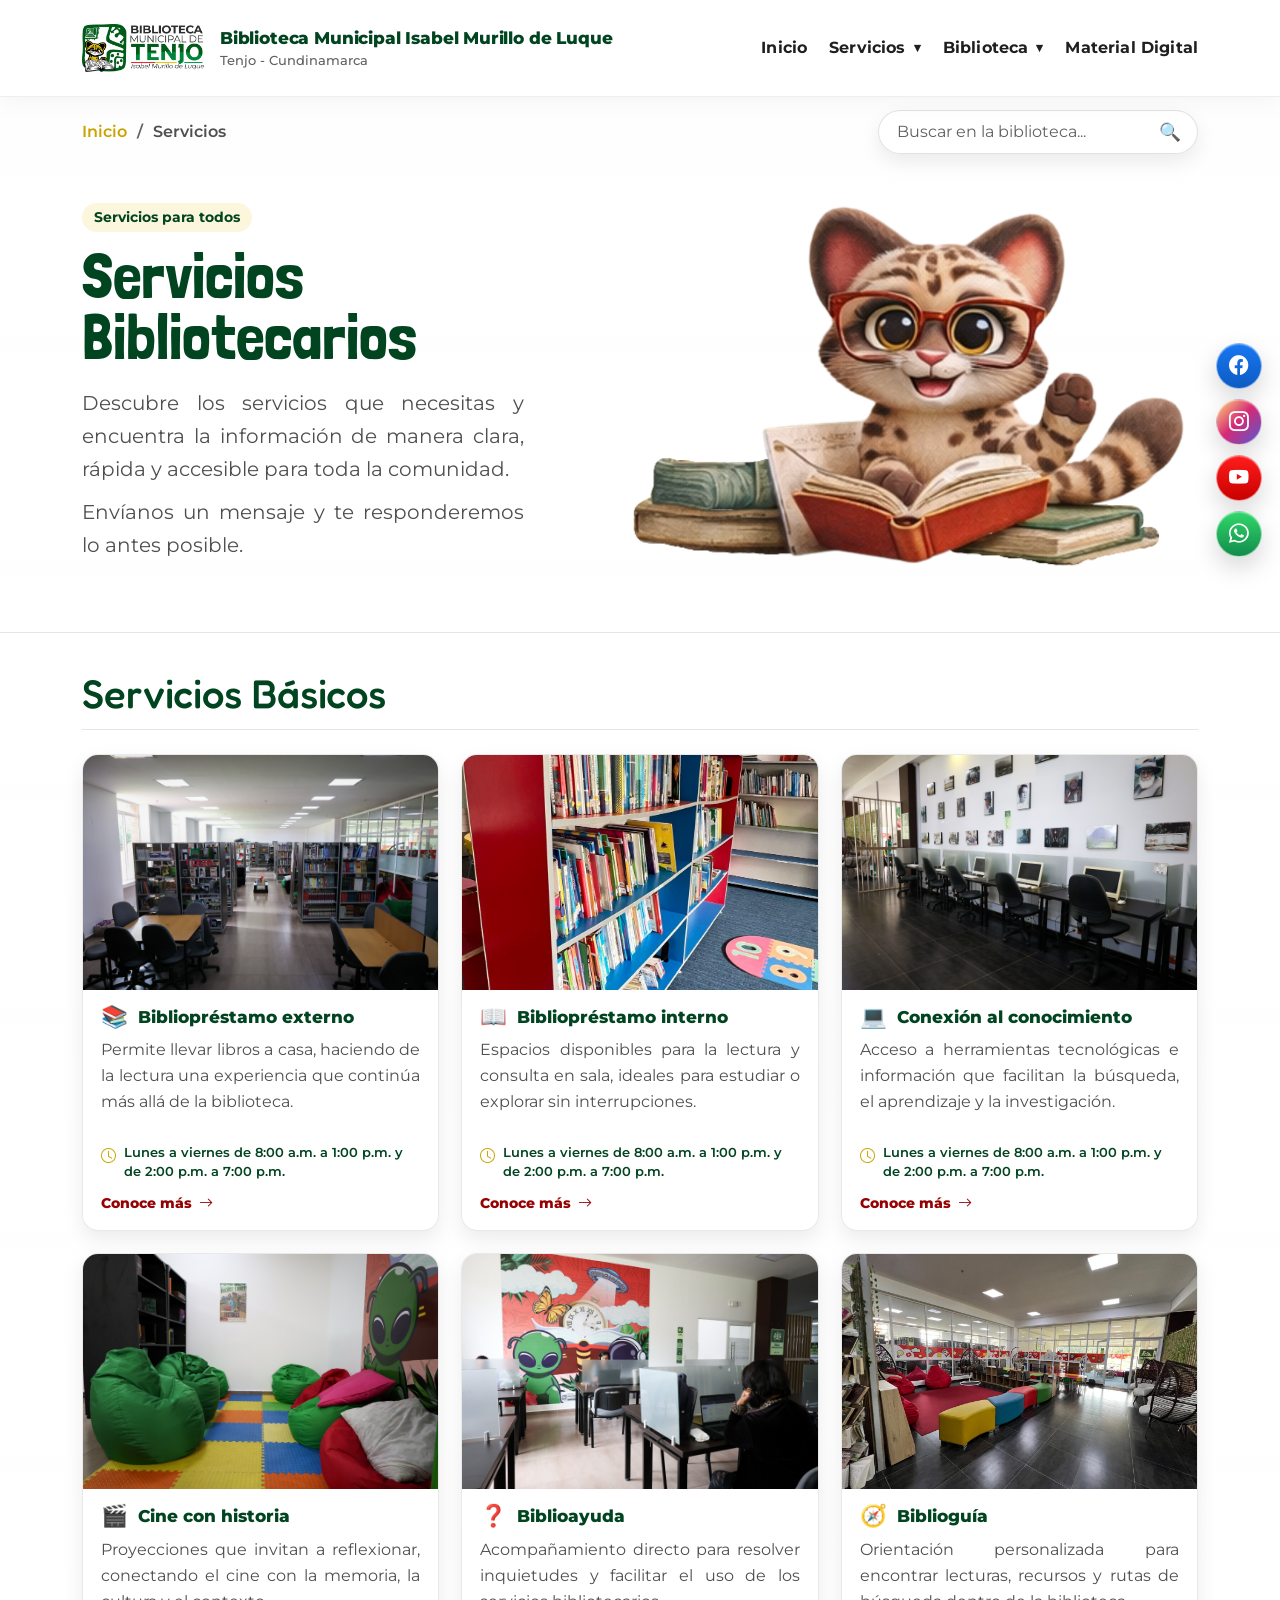
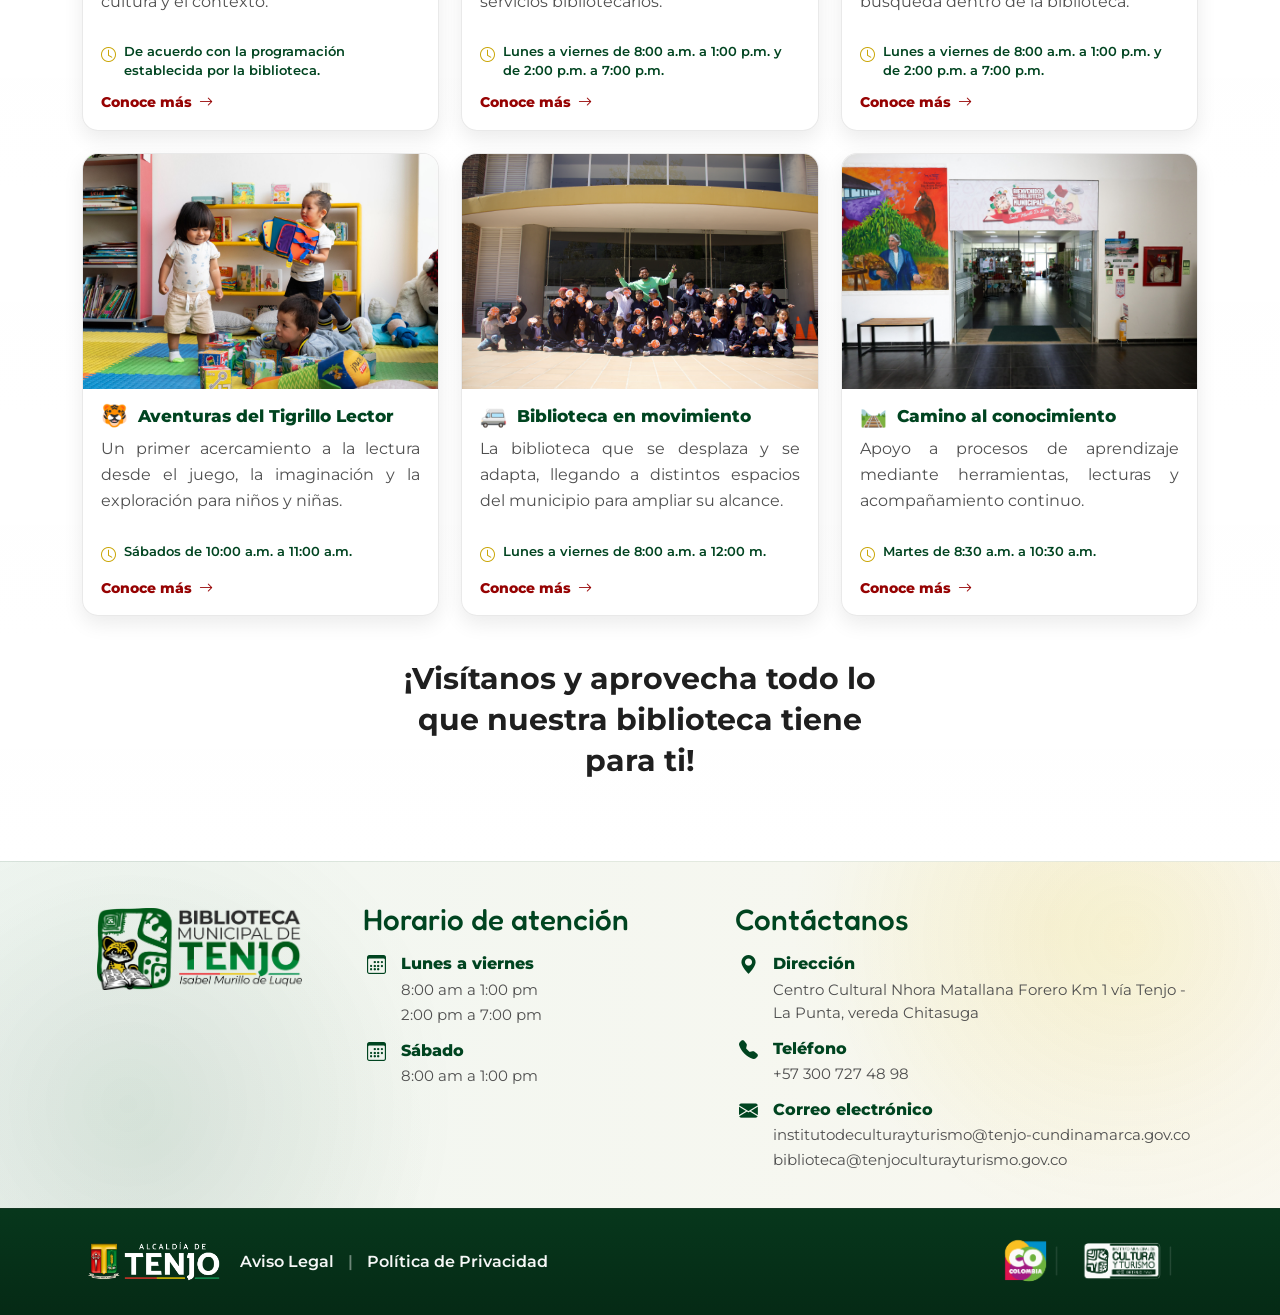
==== public/index.html @ 783b3d20 "Primera version Biblioteca Tenjo" ====
<!DOCTYPE html>

<html lang="es">

<head>

  <meta charset="UTF-8">

  <meta name="viewport" content="width=device-width, initial-scale=1.0">

  <title>Servicios | Biblioteca Pública Municipal</title>

  <link href="https://cdn.jsdelivr.net/npm/bootstrap@5.3.3/dist/css/bootstrap.min.css" rel="stylesheet">

  <link href="https://cdn.jsdelivr.net/npm/bootstrap-icons@1.11.3/font/bootstrap-icons.min.css" rel="stylesheet">

  <link rel="preconnect" href="https://fonts.googleapis.com">

  <link rel="preconnect" href="https://fonts.gstatic.com" crossorigin>

  <link href="https://fonts.googleapis.com/css2?family=Montserrat:wght@300;400;500;600;700;800&family=Fredoka:wght@400;500;600;700&family=Londrina+Solid:wght@300;400;900&display=swap" rel="stylesheet">

  <link href="assets/css/styles.css?v=20260930-2" rel="stylesheet">

  <link href="assets/css/servicios.css?v=20260930-2" rel="stylesheet">

</head>

<body>

  <!-- =====================================================

       NAVEGACIÓN PRINCIPAL

       Cabecera institucional, menú responsive y accesos entre vistas.

       ===================================================== -->

  <header class="header fixed-top">

    <div class="container nav-wrapper">

      <div class="logo">

        <img src="assets/img/logobiblio.png" alt="Biblioteca">

        <div class="logo-text">

          <strong>Biblioteca Municipal Isabel Murillo de Luque</strong>

          <span>Tenjo - Cundinamarca</span>

        </div>

      </div>

      <div

        class="menu-toggle"

        id="menu-toggle"

        aria-label="Abrir menú"

        role="button"

        tabindex="0"

        aria-expanded="false"

        aria-controls="nav-menu"

      >

        <span></span>

        <span></span>

        <span></span>

      </div>

      <nav class="nav-menu" id="nav-menu">

        <a href="index.html">Inicio</a>

        <div class="nav-item-dropdown">

          <button

            class="nav-dropdown-toggle"

            type="button"

            aria-expanded="false"

          >

            Servicios

            <span class="nav-caret">▾</span>

          </button>

          <div class="nav-submenu">

            <a href="servicios.html" class="active" aria-current="page">Servicios Básicos</a>

            <a href="actividades-transversales.html">Actividades Transversales</a>

            <a href="programas.html">Programas Bibliotecarios</a>

            <a href="eventos.html">Eventos</a>

            <a href="coworking.html">Solicitud Espacios</a>

            <a href="pqrs.html">PQRSDF</a>

          </div>

        </div>

        <div class="nav-item-dropdown">

          <button

            class="nav-dropdown-toggle"

            type="button"

            aria-expanded="false"

          >

            Biblioteca

            <span class="nav-caret">▾</span>

          </button>

          <div class="nav-submenu">

            <a href="sedes.html">Sedes</a>

            <a href="documentacion.html">Documentación Pública</a>

            <a href="noticias.html">Noticias</a>

            <a href="equipo.html">Equipo</a>

            <a href="contacto.html">Contacto</a>

          </div>

        </div>

        <a href="material-digital.html">Material Digital</a>

      </nav>

    </div>

  </header>

  <!-- =====================================================

       REDES SOCIALES

       Accesos persistentes a canales institucionales externos.

       ===================================================== -->

  <aside class="social-floating" aria-label="Redes sociales de la Biblioteca">

    <a

      href="https://www.facebook.com/share/1D3AH3pV28/"

      target="_blank"

      rel="noopener noreferrer"

      class="social-floating-link social-facebook"

      aria-label="Facebook"

      title="Facebook"

    >

      <i class="bi bi-facebook" aria-hidden="true"></i>

    </a>

    <a

      href="https://www.instagram.com/biblioteca.tenjo?igsh=MWxzM2tiNmQ5ZW1xNg=="

      target="_blank"

      rel="noopener noreferrer"

      class="social-floating-link social-instagram"

      aria-label="Instagram"

      title="Instagram"

    >

      <i class="bi bi-instagram" aria-hidden="true"></i>

    </a>

    <a

      href="https://www.youtube.com/canaltenjo"

      target="_blank"

      rel="noopener noreferrer"

      class="social-floating-link social-youtube"

      aria-label="YouTube"

      title="YouTube"

    >

      <i class="bi bi-youtube" aria-hidden="true"></i>

    </a>

    <a

      href="#"

      class="social-floating-link social-whatsapp"

      aria-label="WhatsApp"

      title="WhatsApp"

    >

      <i class="bi bi-whatsapp" aria-hidden="true"></i>

    </a>

  </aside>

  <main class="servicios-page">

    <!-- =====================================================

         ENCABEZADO DE SERVICIOS

         Etiqueta, título y descripción sincronizados desde API.

         ===================================================== -->

    <section class="servicios-hero">

      <div class="container">

        <div class="servicios-topbar">

          <div class="breadcrumb-custom">

            <a href="index.html">Inicio</a>

            <span>/</span>

            <span class="current">Servicios</span>

          </div>

          <form class="search-servicios" role="search">

            <input

              type="text"

              placeholder="Buscar en la biblioteca..."

              aria-label="Buscar en la biblioteca"

            >

            <button type="submit" aria-label="Buscar">🔍</button>

          </form>

        </div>

        <div class="servicios-hero-content">

          <div class="servicios-copy">

            <span

              class="servicios-kicker"

              id="encabezado-etiqueta"

            >

              Servicios para todos

            </span>

            <h1 id="encabezado-titulo">

              Servicios Bibliotecarios

            </h1>

            <p id="encabezado-descripcion">

              Descubre los servicios que necesitas y encuentra la información

              de manera clara, rápida y accesible para toda la comunidad.

            </p>

            <p>

              Envíanos un mensaje y te responderemos lo antes posible.

            </p>

          </div>

          <div class="servicios-hero-visual">

            <img

              src="assets/img/tigrilibro.png"

              alt="Mascota de la biblioteca leyendo un libro"

            >

          </div>

        </div>

      </div>

    </section>

    <!-- =====================================================

         CATÁLOGO DE SERVICIOS

         Búsqueda local y tarjetas interactivas con detalle modal.

         ===================================================== -->

    <section class="servicios-listado">

      <div class="container">

        <div class="section-heading">

          <h2>Servicios Básicos</h2>

        </div>

        <div class="servicios-grid">

          <article

            class="servicio-card"

            data-titulo="Bibliopréstamo externo"

            data-descripcion="Permite llevar libros a casa, haciendo de la lectura una experiencia que continúa más allá de la biblioteca."

            data-detalle="Este servicio facilita el préstamo de materiales para consulta fuera de la biblioteca, promoviendo el acceso a la lectura en el hogar y fortaleciendo el vínculo de la comunidad con los libros."
            data-horario="Lunes a viernes de 8:00 a.m. a 1:00 p.m. y de 2:00 p.m. a 7:00 p.m."

          >

            <img

              src="assets/img/services/service1.JPG"

              alt="Bibliopréstamo externo"

              loading="lazy"

            >

            <div class="servicio-card-body">

              <h3>

                <span class="icon">📚</span>

                Bibliopréstamo externo

              </h3>

              <p>

                Permite llevar libros a casa, haciendo de la lectura una experiencia

                que continúa más allá de la biblioteca.

              </p>

              <div class="servicio-card-horario">
                <i class="bi bi-clock" aria-hidden="true"></i>
                <span>Lunes a viernes de 8:00 a.m. a 1:00 p.m. y de 2:00 p.m. a 7:00 p.m.</span>
              </div>

              <button
                type="button"
                class="servicio-card-link"
                aria-haspopup="dialog"
                aria-controls="modalServicio"
              >
                Conoce más
                <i class="bi bi-arrow-right" aria-hidden="true"></i>
              </button>
            </div>

          </article>

          <article

            class="servicio-card"

            data-titulo="Bibliopréstamo interno"

            data-descripcion="Espacios disponibles para la lectura y consulta en sala, ideales para estudiar o explorar sin interrupciones."

            data-detalle="Ofrece consulta de materiales dentro de la biblioteca, brindando espacios cómodos y tranquilos para leer, investigar o estudiar en sala."
            data-horario="Lunes a viernes de 8:00 a.m. a 1:00 p.m. y de 2:00 p.m. a 7:00 p.m."

          >

            <img

              src="assets/img/services/service2.jpeg"

              alt="Bibliopréstamo interno"

              loading="lazy"

            >

            <div class="servicio-card-body">

              <h3>

                <span class="icon">📖</span>

                Bibliopréstamo interno

              </h3>

              <p>

                Espacios disponibles para la lectura y consulta en sala, ideales

                para estudiar o explorar sin interrupciones.

              </p>

              <div class="servicio-card-horario">
                <i class="bi bi-clock" aria-hidden="true"></i>
                <span>Lunes a viernes de 8:00 a.m. a 1:00 p.m. y de 2:00 p.m. a 7:00 p.m.</span>
              </div>

              <button
                type="button"
                class="servicio-card-link"
                aria-haspopup="dialog"
                aria-controls="modalServicio"
              >
                Conoce más
                <i class="bi bi-arrow-right" aria-hidden="true"></i>
              </button>
            </div>

          </article>

          <article

            class="servicio-card"

            data-titulo="Conexión al conocimiento"

            data-descripcion="Acceso a herramientas tecnológicas e información que facilitan la búsqueda, el aprendizaje y la investigación."

            data-detalle="Integra recursos digitales, equipos y acompañamiento para que niños, jóvenes y adultos fortalezcan sus procesos de búsqueda, consulta e investigación."
            data-horario="Lunes a viernes de 8:00 a.m. a 1:00 p.m. y de 2:00 p.m. a 7:00 p.m."

          >

            <img

              src="assets/img/services/service3.JPG"

              alt="Conexión al conocimiento"

              loading="lazy"

            >

            <div class="servicio-card-body">

              <h3>

                <span class="icon">💻</span>

                Conexión al conocimiento

              </h3>

              <p>

                Acceso a herramientas tecnológicas e información que facilitan

                la búsqueda, el aprendizaje y la investigación.

              </p>

              <div class="servicio-card-horario">
                <i class="bi bi-clock" aria-hidden="true"></i>
                <span>Lunes a viernes de 8:00 a.m. a 1:00 p.m. y de 2:00 p.m. a 7:00 p.m.</span>
              </div>

              <button
                type="button"
                class="servicio-card-link"
                aria-haspopup="dialog"
                aria-controls="modalServicio"
              >
                Conoce más
                <i class="bi bi-arrow-right" aria-hidden="true"></i>
              </button>
            </div>

          </article>

          <article

            class="servicio-card"

            data-titulo="Cine con historia"

            data-descripcion="Proyecciones que invitan a reflexionar, conectando el cine con la memoria, la cultura y el contexto."

            data-detalle="Este servicio promueve espacios de encuentro alrededor del cine como herramienta pedagógica, cultural y de reflexión colectiva."
            data-horario="De acuerdo con la programación establecida por la biblioteca."

          >

            <img

              src="assets/img/services/service4.JPG"

              alt="Cine con historia"

              loading="lazy"

            >

            <div class="servicio-card-body">

              <h3>

                <span class="icon">🎬</span>

                Cine con historia

              </h3>

              <p>

                Proyecciones que invitan a reflexionar, conectando el cine

                con la memoria, la cultura y el contexto.

              </p>

              <div class="servicio-card-horario">
                <i class="bi bi-clock" aria-hidden="true"></i>
                <span>De acuerdo con la programación establecida por la biblioteca.</span>
              </div>

              <button
                type="button"
                class="servicio-card-link"
                aria-haspopup="dialog"
                aria-controls="modalServicio"
              >
                Conoce más
                <i class="bi bi-arrow-right" aria-hidden="true"></i>
              </button>
            </div>

          </article>

          <article

            class="servicio-card"

            data-titulo="Biblioayuda"

            data-descripcion="Acompañamiento directo para resolver inquietudes y facilitar el uso de los servicios bibliotecarios."

            data-detalle="Brinda orientación a usuarios que necesitan apoyo para acceder a materiales, comprender procesos o hacer uso adecuado de los servicios disponibles."
            data-horario="Lunes a viernes de 8:00 a.m. a 1:00 p.m. y de 2:00 p.m. a 7:00 p.m."

          >

            <img

              src="assets/img/services/service5.JPG"

              alt="Biblioayuda"

              loading="lazy"

            >

            <div class="servicio-card-body">

              <h3>

                <span class="icon">❓</span>

                Biblioayuda

              </h3>

              <p>

                Acompañamiento directo para resolver inquietudes y facilitar

                el uso de los servicios bibliotecarios.

              </p>

              <div class="servicio-card-horario">
                <i class="bi bi-clock" aria-hidden="true"></i>
                <span>Lunes a viernes de 8:00 a.m. a 1:00 p.m. y de 2:00 p.m. a 7:00 p.m.</span>
              </div>

              <button
                type="button"
                class="servicio-card-link"
                aria-haspopup="dialog"
                aria-controls="modalServicio"
              >
                Conoce más
                <i class="bi bi-arrow-right" aria-hidden="true"></i>
              </button>
            </div>

          </article>

          <article

            class="servicio-card"

            data-titulo="Biblioguía"

            data-descripcion="Orientación personalizada para encontrar lecturas, recursos y rutas de búsqueda dentro de la biblioteca."

            data-detalle="A través de este servicio se acompaña a los usuarios en la búsqueda de materiales, recomendaciones y recorridos de consulta según sus necesidades e intereses."
            data-horario="Lunes a viernes de 8:00 a.m. a 1:00 p.m. y de 2:00 p.m. a 7:00 p.m."

          >

            <img

              src="assets/img/services/service6.jpeg"

              alt="Biblioguía"

              loading="lazy"

            >

            <div class="servicio-card-body">

              <h3>

                <span class="icon">🧭</span>

                Biblioguía

              </h3>

              <p>

                Orientación personalizada para encontrar lecturas, recursos

                y rutas de búsqueda dentro de la biblioteca.

              </p>

              <div class="servicio-card-horario">
                <i class="bi bi-clock" aria-hidden="true"></i>
                <span>Lunes a viernes de 8:00 a.m. a 1:00 p.m. y de 2:00 p.m. a 7:00 p.m.</span>
              </div>

              <button
                type="button"
                class="servicio-card-link"
                aria-haspopup="dialog"
                aria-controls="modalServicio"
              >
                Conoce más
                <i class="bi bi-arrow-right" aria-hidden="true"></i>
              </button>
            </div>

          </article>

          <article

            class="servicio-card"

            data-titulo="Aventura literaria con Tigrillo"

            data-descripcion="Un primer acercamiento a la lectura desde el juego, la imaginación y la exploración para niños y niñas."

            data-detalle="Pensado para la primera infancia, este servicio promueve experiencias de lectura mediadas por el juego, la creatividad y el descubrimiento. Cada sábado encontrarás una actividad diferente para explorar historias, compartir en familia y crear a partir de la lectura, despertando la imaginación y el gusto por los libros."
            data-horario="Sábados de 10:00 a.m. a 11:00 a.m."

          >

            <img

              src="assets/img/services/service7.jpg"

              alt="Aventura literaria con Tigrillo"

              loading="lazy"

            >

            <div class="servicio-card-body">

              <h3>

                <span class="icon">🐯</span>

                Aventuras del Tigrillo Lector

              </h3>

              <p>

                Un primer acercamiento a la lectura desde el juego,

                la imaginación y la exploración para niños y niñas.

              </p>

              <div class="servicio-card-horario">
                <i class="bi bi-clock" aria-hidden="true"></i>
                <span>Sábados de 10:00 a.m. a 11:00 a.m.</span>
              </div>

              <button
                type="button"
                class="servicio-card-link"
                aria-haspopup="dialog"
                aria-controls="modalServicio"
              >
                Conoce más
                <i class="bi bi-arrow-right" aria-hidden="true"></i>
              </button>
            </div>

          </article>

          <article

            class="servicio-card"

            data-titulo="Biblioteca en movimiento"

            data-descripcion="La biblioteca sale al encuentro de la comunidad, llevando la lectura y la cultura a distintos espacios del municipio."

            data-detalle="Biblioteca en movimiento acerca los servicios y actividades de la biblioteca a instituciones educativas, jardines infantiles y otros espacios comunitarios del municipio, promoviendo la lectura en diversos territorios."
            data-horario="Lunes a viernes de 8:00 a.m. a 12:00 m."

          >

            <img

              src="assets/img/services/service8.png"

              alt="Biblioteca en movimiento"

              loading="lazy"

            >

            <div class="servicio-card-body">

              <h3>

                <span class="icon">🚐</span>

                Biblioteca en movimiento

              </h3>

              <p>

                La biblioteca que se desplaza y se adapta, llegando a distintos

                espacios del municipio para ampliar su alcance.

              </p>

              <div class="servicio-card-horario">
                <i class="bi bi-clock" aria-hidden="true"></i>
                <span>Lunes a viernes de 8:00 a.m. a 12:00 m.</span>
              </div>

              <button
                type="button"
                class="servicio-card-link"
                aria-haspopup="dialog"
                aria-controls="modalServicio"
              >
                Conoce más
                <i class="bi bi-arrow-right" aria-hidden="true"></i>
              </button>
            </div>

          </article>

          <article

            class="servicio-card"

            data-titulo="Camino al conocimiento"

            data-descripcion="Apoyo a procesos de aprendizaje mediante herramientas, lecturas y acompañamiento continuo."

            data-detalle="Este servicio fortalece procesos educativos y de formación mediante recursos de apoyo, consulta orientada y acompañamiento permanente."
            data-horario="Martes de 8:30 a.m. a 10:30 a.m."

          >

            <img

              src="assets/img/services/service9.JPG"

              alt="Camino al conocimiento"

              loading="lazy"

            >

            <div class="servicio-card-body">

              <h3>

                <span class="icon">🛤️</span>

                Camino al conocimiento

              </h3>

              <p>

                Apoyo a procesos de aprendizaje mediante herramientas,

                lecturas y acompañamiento continuo.

              </p>

              <div class="servicio-card-horario">
                <i class="bi bi-clock" aria-hidden="true"></i>
                <span>Martes de 8:30 a.m. a 10:30 a.m.</span>
              </div>

              <button
                type="button"
                class="servicio-card-link"
                aria-haspopup="dialog"
                aria-controls="modalServicio"
              >
                Conoce más
                <i class="bi bi-arrow-right" aria-hidden="true"></i>
              </button>
            </div>

          </article>

        </div>

        <div class="servicios-cta-final">

          <p>

            <strong>

              ¡Visítanos y aprovecha todo lo que nuestra biblioteca tiene para ti!

            </strong>

          </p>

        </div>

      </div>

    </section>

  </main>

  <!-- =====================================================

       MODAL DE DETALLE

       Presenta información ampliada del servicio seleccionado.

       ===================================================== -->

  <div

    class="modal-servicio"

    id="modalServicio"

    aria-hidden="true"

  >

    <div

      class="modal-servicio-overlay"

      id="modalServicioOverlay"

    ></div>

    <div

      class="modal-servicio-dialog"

      role="dialog"

      aria-modal="true"

      aria-labelledby="modalServicioTitulo"

    >

      <button

        class="modal-servicio-close"

        id="modalServicioClose"

        aria-label="Cerrar modal"

      >

        ×

      </button>

      <div class="modal-servicio-content">

        <span class="modal-servicio-kicker">

          Servicio de la biblioteca

        </span>

        <h3 id="modalServicioTitulo">Título</h3>

        <p id="modalServicioResumen"></p>

        <div class="modal-servicio-divider"></div>

        <p id="modalServicioDetalle"></p>

        <div class="modal-servicio-horario">
          <span class="modal-servicio-horario-icon" aria-hidden="true">
            <i class="bi bi-clock-fill"></i>
          </span>

          <div>
            <strong>Horario de atención</strong>
            <p id="modalServicioHorario"></p>
          </div>
        </div>

      </div>

    </div>

  </div>

  <!-- =====================================================

       INFORMACIÓN INSTITUCIONAL

       Horarios de atención y canales de contacto compartidos.

       ===================================================== -->

  <section class="footer-recursos footer-recursos-interno">

    <div class="container">

      <div class="footer-wrapper footer-wrapper-simple">

        <div class="footer-col-block footer-brand-block">

          <img

            src="assets/img/logobiblio.png"

            alt="Biblioteca"

            class="footer-biblio-logo"

          >

        </div>

        <div class="footer-col-block footer-info-block">

          <h4>Horario de atención</h4>

          <div class="footer-info-list">

            <div class="footer-info-item">

              <span

                class="footer-info-icon"

                aria-hidden="true"

              >

                <i class="bi bi-calendar3"></i>

              </span>

              <div class="footer-info-content">

                <strong>Lunes a viernes</strong>

                <p>8:00 am a 1:00 pm</p>

                <p>2:00 pm a 7:00 pm</p>

              </div>

            </div>

            <div class="footer-info-item">

              <span

                class="footer-info-icon"

                aria-hidden="true"

              >

                <i class="bi bi-calendar3"></i>

              </span>

              <div class="footer-info-content">

                <strong>Sábado</strong>

                <p>8:00 am a 1:00 pm</p>

              </div>

            </div>

          </div>

        </div>

        <div class="footer-col-block footer-info-block">

          <h4>Contáctanos</h4>

          <div class="footer-info-list">

            <div class="footer-info-item">

              <span

                class="footer-info-icon"

                aria-hidden="true"

              >

                <i class="bi bi-geo-alt-fill"></i>

              </span>

              <div class="footer-info-content">

                <strong>Dirección</strong>

                <p>

                  Centro Cultural Nhora Matallana Forero Km 1 vía Tenjo - La Punta,

                  vereda Chitasuga

                </p>

              </div>

            </div>

            <div class="footer-info-item">

              <span

                class="footer-info-icon"

                aria-hidden="true"

              >

                <i class="bi bi-telephone-fill"></i>

              </span>

              <div class="footer-info-content">

                <strong>Teléfono</strong>

                <a href="tel:+573007274898">

                  +57 300 727 48 98

                </a>

              </div>

            </div>

            <div class="footer-info-item">

              <span

                class="footer-info-icon"

                aria-hidden="true"

              >

                <i class="bi bi-envelope-fill"></i>

              </span>

              <div class="footer-info-content">

                <strong>Correo electrónico</strong>

                <p>institutodeculturayturismo@tenjo-cundinamarca.gov.co</p>

                <p>biblioteca@tenjoculturayturismo.gov.co</p>

              </div>

            </div>

          </div>

        </div>

      </div>

    </div>

  </section>

  <!-- =====================================================

       PIE INSTITUCIONAL

       Identidad gráfica y accesos legales del sitio.

       ===================================================== -->

  <footer class="footer-bottom footer-servicios">

    <div class="footer-band">

      <div class="container footer-bottom-content">

        <div class="footer-left">

          <img

            src="assets/img/logotenjo.png"

            alt="Escudo institucional"

            class="footer-shield"

          >

          <p>

            <a href="#">Aviso Legal</a>

            <span>|</span>

            <a href="#">Política de Privacidad</a>

          </p>

        </div>

        <div class="footer-right">

          <img

            src="assets/img/co.png"

            alt="Marca Colombia"

            class="footer-logos"

          >

          <img

            src="assets/img/culturablanco.png"

            alt="Logos institucionales"

            class="footer-logos"

          >

        </div>

      </div>

    </div>

  </footer>

  <script src="https://cdn.jsdelivr.net/npm/bootstrap@5.3.3/dist/js/bootstrap.bundle.min.js"></script>

  <script src="assets/js/script.js?v=20260930-2"></script>

  <script src="assets/js/servicios.js?v=20260930-2"></script>

</body>

</html>
---- public/assets/css/styles.css ----
/* =========================================================
   SISTEMA VISUAL PÚBLICO - BIBLIOTECA MUNICIPAL
   Variables globales, componentes compartidos y estilos del Home.
   ========================================================= */

/* =========================
   TIPOGRAFÍAS
   ========================= */
@import url('https://fonts.googleapis.com/css2?family=Montserrat:wght@300;400;500;600;700;800&family=Fredoka:wght@400;500;600;700&family=Londrina+Solid:wght@300;400;900&display=swap');

/* =========================
   VARIABLES
   ========================= */
:root {
  --color-primary: #004420;
  --color-primary-dark: #002f16;

  --color-secondary: #960202;
  --color-secondary-dark: #760101;
  --color-secondary-soft: #b21b1b;

  --color-accent: #EAC108;
  --color-accent-dark: #c9a400;
  --color-accent-soft: #f3d64b;

  --color-neutral-0: #ffffff;
  --color-neutral-100: #F2F2F2;
  --color-neutral-600: #626161;
  --color-neutral-700: #4f4f4f;
  --color-neutral-900: #1f1f1f;

  --font-body: 'Montserrat', sans-serif;
  --font-heading: 'Londrina Solid', 'Montserrat', sans-serif;
  --font-ui: 'Montserrat', sans-serif;
  --font-accent: 'Fredoka', 'Montserrat', sans-serif;

  --radius-sm: 8px;

  --shadow-sm: 0 8px 20px rgba(0, 0, 0, 0.08);
  --shadow-md: 0 14px 30px rgba(0, 0, 0, 0.12);

  --transition-fast: 0.25s ease;
  --transition-base: 0.35s ease;
}

/* =========================
   BASE
   ========================= */
html {
  scroll-behavior: smooth;
}

body {
  font-family: var(--font-body);
  font-size: 16px;
  font-weight: 400;
  color: var(--color-neutral-700);
  background: linear-gradient(180deg, rgba(242, 242, 242, 0.9) 0%, rgba(255, 255, 255, 1) 240px);
  margin: 0;
  -webkit-font-smoothing: antialiased;
  text-rendering: optimizeLegibility;
}

img {
  max-width: 100%;
  display: block;
}

a,
button,
.btn {
  transition:
    background-color var(--transition-fast),
    color var(--transition-fast),
    border-color var(--transition-fast),
    box-shadow var(--transition-fast),
    transform var(--transition-fast),
    opacity var(--transition-fast);
}

h1, h2, h3, h4, h5, h6 {
  margin-top: 0;
}

p {
  line-height: 1.65;
}

a:focus-visible,
button:focus-visible,
.btn:focus-visible,
.menu-toggle:focus-visible,
.nav-dropdown-toggle:focus-visible {
  outline: 3px solid rgba(234, 193, 8, 0.35);
  outline-offset: 3px;
  border-radius: var(--radius-sm);
}

/* =========================
   HEADER / NAVBAR
   ========================= */
.header {
  background: var(--color-neutral-0);
  border-bottom: 1px solid rgba(0, 68, 32, 0.08);
  box-shadow: 0 6px 20px rgba(0, 0, 0, 0.04);
  padding: 12px 0;
  z-index: 999;
}

.nav-wrapper {
  position: relative;
  display: flex;
  justify-content: space-between;
  align-items: center;
  min-height: 64px;
}

/* LOGO */
.logo {
  display: flex;
  align-items: center;
  gap: 14px;
}

.logo img {
  width: 74px;
  height: auto;
}

.logo-text {
  display: flex;
  flex-direction: column;
  line-height: 1.08;
}

.logo-text strong {
  font-family: var(--font-ui);
  font-size: 1.04rem;
  font-weight: 800;
  color: var(--color-primary);
  margin: 0;
  letter-spacing: -0.01em;
}

.logo-text span {
  font-family: var(--font-ui);
  font-size: 0.84rem;
  font-weight: 500;
  color: var(--color-neutral-600);
  margin-top: 4px;
}

/* MENÚ */
.nav-menu {
  display: flex;
  align-items: center;
  gap: 24px;
}

.nav-menu > a,
.nav-dropdown-toggle {
  text-decoration: none;
  color: var(--color-neutral-900);
  font-family: var(--font-ui);
  font-weight: 700;
  font-size: 0.98rem;
  letter-spacing: 0.01em;
  padding: 6px 0;
  background: transparent;
  border: none;
  border-radius: 0;
  transition:
    color var(--transition-fast),
    opacity var(--transition-fast),
    transform var(--transition-fast);
}

.nav-menu > a:hover,
.nav-dropdown-toggle:hover {
  color: var(--color-primary);
  opacity: 0.82;
}

.nav-menu > a:active,
.nav-dropdown-toggle:active {
  transform: translateY(1px);
  opacity: 0.9;
}

.nav-menu > a.active,
.nav-menu > a[aria-current="page"] {
  color: var(--color-secondary);
  font-weight: 800;
}

/* DROPDOWNS */
.nav-item-dropdown {
  position: relative;
  display: flex;
  align-items: center;
}

.nav-item-dropdown::after {
  content: "";
  position: absolute;
  top: 100%;
  left: 0;
  width: 100%;
  height: 18px;
}

.nav-dropdown-toggle {
  display: inline-flex;
  align-items: center;
  gap: 8px;
  cursor: pointer;
}

.nav-caret {
  font-size: 0.8rem;
  line-height: 1;
  transition: transform var(--transition-fast);
}

.nav-item-dropdown:hover .nav-caret,
.nav-item-dropdown.is-open .nav-caret {
  transform: rotate(180deg);
}

.nav-submenu {
  position: absolute;
  top: 100%;
  left: 0;
  min-width: 240px;
  background: rgba(255,255,255,0.98);
  border: 1px solid rgba(0, 68, 32, 0.08);
  border-radius: 16px;
  box-shadow: 0 18px 34px rgba(0,0,0,0.10);
  padding: 14px 10px 10px;
  display: flex;
  flex-direction: column;
  gap: 2px;
  opacity: 0;
  visibility: hidden;
  pointer-events: none;
  transform: translateY(8px);
  transition:
    opacity var(--transition-fast),
    transform var(--transition-fast),
    visibility var(--transition-fast);
  z-index: 1001;
}

.nav-submenu a {
  text-decoration: none;
  color: var(--color-neutral-700);
  font-family: var(--font-ui);
  font-size: 0.95rem;
  font-weight: 600;
  padding: 10px 12px;
  border-radius: 10px;
  transition: background-color var(--transition-fast), color var(--transition-fast);
}

.nav-submenu a:hover,
.nav-submenu a:focus-visible,
.nav-submenu a.active,
.nav-submenu a[aria-current="page"] {
  background: rgba(0, 68, 32, 0.06);
  color: var(--color-primary);
}

.nav-item-dropdown:hover .nav-submenu,
.nav-item-dropdown.is-open .nav-submenu {
  opacity: 1;
  visibility: visible;
  pointer-events: auto;
  transform: translateY(0);
}

/* MENÚ HAMBURGUESA */
.menu-toggle {
  display: none;
  flex-direction: column;
  cursor: pointer;
  width: 44px;
  height: 44px;
  border-radius: 10px;
  align-items: center;
  justify-content: center;
  background: transparent;
  border: 1px solid rgba(0, 68, 32, 0.10);
}

.menu-toggle span {
  width: 22px;
  height: 2px;
  background: var(--color-primary);
  margin: 3px 0;
  border-radius: 999px;
  transition: 0.3s ease;
}

/* =========================
   HERO
   ========================= */
.hero {
  margin-top: 82px;
}

.hero-slide {
  height: 640px;
  background-size: cover;
  background-position: center;
  position: relative;
  display: flex;
  align-items: center;
}

.overlay-gradient {
  position: absolute;
  inset: 0;
  background:
    linear-gradient(
      90deg,
      rgba(0, 68, 32, 0.86) 0%,
      rgba(0, 68, 32, 0.72) 28%,
      rgba(150, 2, 2, 0.55) 58%,
      rgba(0, 0, 0, 0.20) 82%,
      rgba(0, 0, 0, 0.05) 100%
    );
}

.hero-content {
  position: relative;
  z-index: 2;
  max-width: 700px;
  text-align: left;
  margin-left: 0;
  padding-left: 100px;
}

.hero h1 {
  font-family: var(--font-heading);
  font-size: 4.1rem;
  line-height: 0.95;
  letter-spacing: 0.01em;
  color: var(--color-neutral-0);
  margin-bottom: 18px;
  text-shadow: 0 8px 18px rgba(0, 0, 0, 0.22);
}

.hero p {
  font-family: var(--font-body);
  font-size: 1.1rem;
  font-weight: 500;
  color: rgba(255, 255, 255, 0.94);
  margin-bottom: 28px;
  max-width: 56ch;
}

.buttons {
  display: flex;
  gap: 12px;
  flex-wrap: wrap;
}

/* =========================
   BOTONES
   ========================= */
.btn-main,
.btn-acceso,
.btn-light-custom {
  border-radius: var(--radius-sm);
  font-family: var(--font-ui);
  font-weight: 800;
  text-decoration: none;
  display: inline-flex;
  align-items: center;
  justify-content: center;
}

.btn-main {
  background: linear-gradient(180deg, var(--color-secondary-soft) 0%, var(--color-secondary) 100%);
  color: var(--color-neutral-0);
  padding: 12px 24px;
  border: 1px solid rgba(255, 255, 255, 0.12);
  box-shadow: 0 12px 24px rgba(150, 2, 2, 0.28);
}

.btn-main:hover,
.btn-main:focus-visible {
  background: linear-gradient(180deg, #bc1111 0%, var(--color-secondary-dark) 100%);
  color: var(--color-neutral-0);
  transform: translateY(-2px);
  box-shadow: 0 16px 28px rgba(150, 2, 2, 0.35);
}

.btn-light-custom {
  background: var(--color-neutral-0);
  color: var(--color-primary);
  padding: 12px 24px;
  border: 1px solid rgba(255, 255, 255, 0.55);
  box-shadow: var(--shadow-sm);
}

.btn-light-custom:hover,
.btn-light-custom:focus-visible {
  background: var(--color-neutral-100);
  color: var(--color-secondary);
  transform: translateY(-2px);
}

.btn-acceso {
  margin-top: 10px;
  background: linear-gradient(180deg, var(--color-accent-soft) 0%, var(--color-accent) 100%);
  color: var(--color-primary-dark);
  padding: 14px 35px;
  border: none;
  box-shadow: 0 12px 24px rgba(234, 193, 8, 0.25);
}

.btn-acceso:hover,
.btn-acceso:focus-visible {
  background: linear-gradient(180deg, #f6dc59 0%, var(--color-accent-dark) 100%);
  color: var(--color-primary-dark);
  transform: translateY(-2px);
  box-shadow: 0 16px 28px rgba(234, 193, 8, 0.34);
}

/* =========================
   FEATURES - REDISEÑO RECTANGULAR PREMIUM
   ========================= */
.features {
  position: relative;
  z-index: 5;
  margin-top: -68px;
  padding-bottom: 20px;
}

.features .row {
  row-gap: 26px;
}

.card-feature {
  position: relative;
  height: 100%;
  min-height: 215px;
  padding: 18px 24px 18px;
  border-radius: 22px;
  background:
    linear-gradient(180deg, rgba(255,255,255,0.98) 0%, rgba(248,248,246,0.95) 100%);
  border: 1px solid rgba(0, 68, 32, 0.08);
  box-shadow:
    0 16px 34px rgba(0, 0, 0, 0.07),
    0 5px 14px rgba(0, 68, 32, 0.04);
  text-align: center;
  overflow: hidden;
  display: flex;
  flex-direction: column;
  align-items: center;
  justify-content: flex-start;
  transition:
    transform 0.35s ease,
    box-shadow 0.35s ease,
    border-color 0.35s ease,
    background 0.35s ease;
  animation: featureFadeUp 0.7s ease both;
}

.features .col-md-4:nth-child(1) .card-feature {
  animation-delay: 0.08s;
}

.features .col-md-4:nth-child(2) .card-feature {
  animation-delay: 0.18s;
}

.features .col-md-4:nth-child(3) .card-feature {
  animation-delay: 0.28s;
}

.card-feature::before {
  content: "";
  position: absolute;
  top: 0;
  left: 0;
  width: 100%;
  height: 4px;
  background: linear-gradient(
    90deg,
    var(--color-primary) 0%,
    var(--color-accent) 55%,
    var(--color-secondary) 100%
  );
  opacity: 0.95;
}

.card-feature::after {
  content: "";
  position: absolute;
  top: -55px;
  right: -40px;
  width: 150px;
  height: 150px;
  border-radius: 50%;
  background: radial-gradient(circle, rgba(234,193,8,0.10) 0%, rgba(234,193,8,0) 72%);
  pointer-events: none;
}

.card-feature:hover {
  transform: translateY(-9px);
  border-color: rgba(0, 68, 32, 0.14);
  box-shadow:
    0 24px 44px rgba(0, 0, 0, 0.10),
    0 10px 22px rgba(0, 68, 32, 0.08);
}

/* contenedor visual del icono */
.icon-feature {
  position: relative;
  width: 138px;
  height: 78px;
  margin: 2px auto 12px;
  display: flex;
  align-items: center;
  justify-content: center;
  border-radius: 22px;
  background:
    linear-gradient(180deg, rgba(255,255,255,0.96) 0%, rgba(244,244,242,0.90) 100%);
  border: 1px solid rgba(0, 68, 32, 0.08);
  box-shadow:
    inset 0 1px 0 rgba(255,255,255,0.8),
    0 10px 22px rgba(0,0,0,0.05);
  transition:
    transform 0.35s ease,
    box-shadow 0.35s ease,
    border-color 0.35s ease;
  z-index: 1;
}

.icon-feature::before {
  content: "";
  position: absolute;
  inset: 8px;
  border-radius: 16px;
  background: linear-gradient(180deg, rgba(234,193,8,0.05), rgba(0,68,32,0.02));
  z-index: 0;
}

.card-feature:hover .icon-feature {
  transform: translateY(-4px) scale(1.03);
  border-color: rgba(234, 193, 8, 0.25);
  box-shadow:
    inset 0 1px 0 rgba(255,255,255,0.85),
    0 14px 28px rgba(0,0,0,0.08);
}

.icon-feature img {
  position: relative;
  z-index: 1;
  width: auto;
  height: auto;
  object-fit: contain;
  display: block;
  transition: transform 0.35s ease;
}

.card-feature:hover .icon-feature img {
  transform: scale(1.04);
}

.icon-koha img {
  max-width: 112px;
  max-height: 50px;
}

.icon-llave img {
  max-width: 118px;
  max-height: 54px;
}

.icon-services img {
  max-width: 60px;
  max-height: 60px;
}

.card-feature h5 {
  position: relative;
  z-index: 1;
  font-family: var(--font-accent);
  font-size: 1.38rem;
  font-weight: 700;
  color: var(--color-primary);
  margin-bottom: 8px;
  line-height: 1.08;
  min-height: 30px;
  display: flex;
  align-items: center;
  justify-content: center;
  transition: color 0.3s ease, transform 0.3s ease;
}

.card-feature:hover h5 {
  color: var(--color-primary-dark);
  transform: translateY(-1px);
}

.card-feature p {
  position: relative;
  z-index: 1;
  margin: 0;
  font-size: 0.98rem;
  line-height: 1.5;
  color: var(--color-neutral-700);
  max-width: 24ch;
  min-height: 44px;
  display: flex;
  align-items: flex-start;
  justify-content: center;
  text-align: center;
}

@keyframes featureFadeUp {
  from {
    opacity: 0;
    transform: translateY(24px);
  }
  to {
    opacity: 1;
    transform: translateY(0);
  }
}

/* =========================
   BLOQUES INFORMATIVOS HOME
   ========================= */
.home-info {
  margin-top: 30px;
  margin-bottom: 20px;
}

.info-split {
  display: grid;
  grid-template-columns: 1.05fr 0.95fr;
  gap: 28px;
  align-items: center;
}

.info-split.reverse {
  grid-template-columns: 0.95fr 1.05fr;
}

.info-media {
  border-radius: 22px;
  overflow: hidden;
  box-shadow: var(--shadow-md);
  border: 1px solid rgba(0, 68, 32, 0.08);
  background: #fff;
}

.info-media img {
  width: 100%;
  height: 390px;
  object-fit: cover;
}

.info-media-tall img {
  height: 430px;
}

.info-content {
  padding: 8px 6px;
}

.section-kicker {
  display: inline-block;
  margin-bottom: 12px;
  padding: 6px 12px;
  border-radius: 999px;
  background: rgba(234, 193, 8, 0.14);
  color: var(--color-primary);
  font-size: 0.88rem;
  font-weight: 700;
  font-family: var(--font-ui);
}

.info-content h2 {
  font-family: var(--font-heading);
  font-size: 3rem;
  line-height: 0.95;
  color: var(--color-primary);
  margin-bottom: 16px;
}

.info-content p {
  color: var(--color-neutral-700);
  font-size: 1rem;
  margin-bottom: 14px;
}

.info-highlights {
  display: flex;
  flex-wrap: wrap;
  gap: 14px;
  margin-top: 18px;
}

.info-highlights span {
  position: relative;
  font-family: var(--font-ui);
  font-size: 0.95rem;
  font-weight: 700;
  color: var(--color-primary);
  padding-right: 14px;
}

.info-highlights span:not(:last-child)::after {
  content: "•";
  position: absolute;
  right: -2px;
  color: var(--color-accent-dark);
  font-weight: 700;
}

.home-info-secondary {
  margin-top: 36px;
  margin-bottom: 30px;
}

.info-points {
  display: grid;
  gap: 14px;
  margin-top: 18px;
}

.info-point {
  padding: 16px 18px;
  border-radius: 16px;
  background: rgba(255,255,255,0.86);
  border: 1px solid rgba(0, 68, 32, 0.08);
  box-shadow: var(--shadow-sm);
}

.info-point strong {
  display: block;
  color: var(--color-primary);
  font-family: var(--font-ui);
  font-weight: 800;
  margin-bottom: 4px;
}

.info-point span {
  display: block;
  color: var(--color-neutral-700);
  font-size: 0.95rem;
}

.home-invite {
  margin-top: 18px;
  margin-bottom: 50px;
}

.invite-card {
  display: grid;
  grid-template-columns: 0.8fr 1.2fr;
  align-items: center;
  gap: 26px;
  background: linear-gradient(135deg, rgba(0,68,32,0.08), rgba(234,193,8,0.10));
  border: 1px solid rgba(0, 68, 32, 0.10);
  border-radius: 28px;
  padding: 30px 34px;
  box-shadow: var(--shadow-md);
  overflow: hidden;
}

.invite-visual {
  display: flex;
  justify-content: center;
  align-items: center;
}

.invite-visual img {
  width: 240px;
  max-width: 100%;
  filter: drop-shadow(0 14px 24px rgba(0,0,0,0.15));
}

.invite-content h2 {
  font-family: var(--font-heading);
  font-size: 2.8rem;
  line-height: 0.95;
  color: var(--color-primary);
  margin-bottom: 14px;
}

.invite-content p {
  color: var(--color-neutral-700);
  font-size: 1rem;
  margin-bottom: 0;
}

/* =========================
   NOVEDADES
   ========================= */
.novedades {
  margin-top: 60px;
  margin-bottom: 60px;
}

.novedades-header {
  display: flex;
  justify-content: space-between;
  align-items: center;
  margin-bottom: 18px;
  gap: 16px;
}

.novedades h4 {
  font-family: var(--font-heading);
  font-size: 2rem;
  line-height: 1;
  color: var(--color-secondary);
  margin-bottom: 0;
}

.ver-mas {
  text-decoration: none;
  color: var(--color-primary);
  font-family: var(--font-ui);
  font-weight: 700;
  font-size: 0.95rem;
}

.ver-mas:hover,
.ver-mas:focus-visible {
  color: var(--color-secondary);
  text-decoration: underline;
}

.books {
  display: flex;
  gap: 20px;
  overflow-x: auto;
  padding-bottom: 14px;
  scroll-behavior: smooth;
}

.books::-webkit-scrollbar {
  height: 8px;
}

.books::-webkit-scrollbar-thumb {
  background: rgba(0, 68, 32, 0.22);
  border-radius: 999px;
}

.book-card {
  min-width: 185px;
  border-radius: 14px;
  overflow: hidden;
  position: relative;
  transition: transform var(--transition-base), box-shadow var(--transition-base);
  box-shadow: var(--shadow-sm);
  background: var(--color-neutral-0);
  border: 1px solid rgba(98, 97, 97, 0.12);
}

.book-card img {
  width: 100%;
  height: 270px;
  object-fit: cover;
}

.book-card:hover {
  transform: translateY(-4px) scale(1.02);
  box-shadow: var(--shadow-md);
}

/* =========================
   FOOTER RECURSOS
   ========================= */
.footer-recursos {
  padding: 54px 0 50px;
  position: relative;
  background:
    linear-gradient(180deg, rgba(250,249,247,0.98) 0%, rgba(244,247,243,0.96) 100%);
  border-top: 1px solid rgba(0, 68, 32, 0.08);
}

.footer-recursos::before {
  content: "";
  position: absolute;
  inset: 0;
  background:
    radial-gradient(circle at 12% 82%, rgba(0,68,32,0.06) 0%, transparent 24%),
    radial-gradient(circle at 82% 18%, rgba(234,193,8,0.08) 0%, transparent 24%);
  pointer-events: none;
}

.footer-wrapper {
  position: relative;
  z-index: 1;
  display: grid;
  grid-template-columns: 0.85fr 1.2fr 1fr;
  align-items: center;
  gap: 42px;
}

/* versión simple del footer para páginas internas */
.footer-wrapper-simple {
  position: relative;
  z-index: 1;
  display: grid;
  grid-template-columns: 0.8fr 1fr 1fr 0.8fr;
  gap: 28px;
  align-items: start;
}

.footer-recursos-interno {
  padding-top: 24px;
}

.footer-col-block {
  text-align: left;
}

.footer-biblio-logo {
  width: 95px;
  height: auto;
}

.footer-col-block h4 {
  font-family: var(--font-accent);
  color: var(--color-primary);
  font-size: 1.45rem;
  margin-bottom: 12px;
}

.footer-col-block p {
  margin-bottom: 8px;
  color: var(--color-neutral-700);
  font-size: 0.96rem;
}

.social-icons {
  display: flex;
  gap: 12px;
  font-size: 1.8rem;
  flex-wrap: wrap;
}

.col-tigrillo {
  display: flex;
  justify-content: center;
  align-items: flex-end;
}

.col-tigrillo img {
  width: 290px;
  max-width: 100%;
  transform: none;
  filter: drop-shadow(0 22px 28px rgba(0,0,0,0.14));
}

.col-recursos {
  text-align: center;
}

.titulo-recursos {
  font-family: var(--font-heading);
  font-size: 2.5rem;
  line-height: 0.95;
  color: var(--color-primary);
  margin-bottom: 20px;
  white-space: normal;
  letter-spacing: -0.01em;
}

.recursos-box {
  display: flex;
  justify-content: center;
  margin-bottom: 22px;
}

.recursos-icons {
  display: grid;
  grid-template-columns: repeat(3, minmax(110px, 1fr));
  gap: 18px;
  width: min(100%, 520px);
  padding: 20px;
  background: rgba(255,255,255,0.82);
  border: 1px solid rgba(0, 68, 32, 0.08);
  border-radius: 26px;
  backdrop-filter: blur(10px);
  box-shadow:
    0 16px 34px rgba(0,0,0,0.06),
    inset 0 1px 0 rgba(255,255,255,0.7);
}

.recursos-icons .item {
  text-align: center;
  font-family: var(--font-ui);
  font-size: 0.93rem;
  font-weight: 700;
  color: var(--color-primary);
}

.icon-box {
  width: 76px;
  height: 76px;
  background:
    linear-gradient(180deg, rgba(255,255,255,0.96), rgba(242,242,242,0.86));
  border-radius: 22px;
  display: flex;
  align-items: center;
  justify-content: center;
  margin: 0 auto 10px;
  box-shadow:
    0 10px 20px rgba(0,0,0,0.06),
    inset 0 1px 0 rgba(255,255,255,0.8);
  border: 1px solid rgba(0, 68, 32, 0.08);
  padding: 10px;
}

.icon-box img {
  width: auto;
  height: auto;
  max-width: 100%;
  max-height: 100%;
  object-fit: contain;
  display: block;
}

.icon-ebook img {
  max-width: 54px;
  max-height: 54px;
}

.icon-revista img {
  max-width: 56px;
  max-height: 56px;
}

.icon-papel img {
  max-width: 54px;
  max-height: 54px;
}

.col-contacto {
  border-left: none;
  padding-left: 0;
  background: rgba(255,255,255,0.74);
  border: 1px solid rgba(0, 68, 32, 0.08);
  border-radius: 24px;
  padding: 24px 24px 20px;
  box-shadow: 0 14px 30px rgba(0,0,0,0.05);
}

.col-contacto h4 {
  font-family: var(--font-heading);
  font-size: 1.95rem;
  line-height: 1;
  color: var(--color-primary);
  margin-bottom: 18px;
  letter-spacing: -0.01em;
}

.col-contacto p {
  margin-bottom: 10px;
  color: var(--color-neutral-900);
  font-family: var(--font-body);
  font-weight: 500;
  font-size: 0.98rem;
  line-height: 1.55;
}

.col-contacto hr {
  border: 0;
  border-top: 1px solid rgba(0, 68, 32, 0.12);
  margin: 16px 0;
  opacity: 1;
}

/* =========================
   FOOTER BOTTOM
   ========================= */
.footer-bottom {
  position: relative;
  background: linear-gradient(180deg, #07371c 0%, #052a15 100%);
  min-height: auto;
  display: block;
  overflow: hidden;
  border-top: 1px solid rgba(255,255,255,0.06);
}

.footer-band {
  width: 100%;
  padding: 22px 0;
  position: relative;
  z-index: 1;
}

.footer-band::before {
  display: none;
}

.footer-bottom-content {
  display: grid;
  grid-template-columns: auto 1fr auto;
  align-items: center;
  gap: 24px;
}

.footer-left {
  display: flex;
  align-items: center;
  gap: 18px;
  min-width: 0;
}

.footer-shield {
  width: 140px;
  flex-shrink: 0;
}

.footer-left p {
  margin: 0;
  font-size: 0.98rem;
  font-weight: 600;
  font-family: var(--font-ui);
  line-height: 1.5;
}

.footer-left a {
  color: rgba(255,255,255,0.96);
  text-decoration: none;
}

.footer-left a:hover,
.footer-left a:focus-visible {
  color: var(--color-accent-soft);
  text-decoration: none;
}

.footer-left span {
  margin: 0 10px;
  color: rgba(255,255,255,0.42);
}

.footer-right {
  display: flex;
  align-items: center;
  gap: 18px;
  justify-content: flex-end;
  flex-wrap: wrap;
}

.footer-logos {
  height: 62px;
  width: auto;
  display: block;
  opacity: 0.98;
}

/* =========================
   RESPONSIVE
   ========================= */
@media (max-width: 1200px) {
  .hero h1 {
    font-size: 3.5rem;
  }

  .hero-content {
    padding-left: 72px;
  }

  .info-content h2 {
    font-size: 2.6rem;
  }

  .invite-content h2 {
    font-size: 2.4rem;
  }
}

@media (max-width: 992px) {
  .menu-toggle {
    display: flex;
  }

  .nav-menu {
    position: absolute;
    top: calc(100% + 8px);
    right: 0;
    width: min(320px, calc(100vw - 24px));
    background: var(--color-neutral-0);
    flex-direction: column;
    align-items: stretch;
    padding: 16px;
    gap: 8px;
    box-shadow: 0 14px 30px rgba(0,0,0,0.10);
    border-radius: 16px;
    border: 1px solid rgba(0,68,32,0.08);
    opacity: 0;
    pointer-events: none;
    transform: translateY(-8px);
    transition: var(--transition-base);
  }

  .nav-menu.active {
    opacity: 1;
    pointer-events: auto;
    transform: translateY(0);
  }

  .nav-menu > a,
  .nav-dropdown-toggle {
    width: 100%;
    justify-content: space-between;
    text-align: left;
    padding: 10px 0;
  }

  .nav-item-dropdown {
    flex-direction: column;
    align-items: stretch;
  }

  .nav-item-dropdown::after {
    display: none;
  }

  .nav-submenu {
    position: static;
    min-width: 100%;
    margin-top: 6px;
    padding: 8px;
    border-radius: 12px;
    box-shadow: none;
    border: 1px solid rgba(0, 68, 32, 0.08);
    background: rgba(0, 68, 32, 0.03);
    display: none;
    opacity: 1;
    visibility: visible;
    pointer-events: auto;
    transform: none;
  }

  .nav-item-dropdown.is-open .nav-submenu {
    display: flex;
  }

  .logo img {
    width: 72px;
  }

  .logo-text strong {
    font-size: 1rem;
  }

  .logo-text span {
    font-size: 0.82rem;
  }

  .hero-slide {
    height: 560px;
  }

  .hero-content {
    max-width: 100%;
    padding-left: 40px;
    padding-right: 20px;
  }

  .hero h1 {
    font-size: 3rem;
  }

  .hero p {
    font-size: 1rem;
  }

  .buttons {
    flex-direction: column;
    align-items: flex-start;
  }

  .features {
    margin-top: -50px;
  }

  .card-feature {
    min-height: 245px;
    padding: 26px 22px 22px;
    border-radius: 20px;
  }

  .icon-feature {
    width: 138px;
    height: 90px;
  }

  .card-feature h5 {
    font-size: 1.34rem;
  }

  .card-feature p {
    font-size: 0.97rem;
  }

  .info-split,
  .info-split.reverse,
  .invite-card,
  .footer-wrapper,
  .footer-wrapper-simple {
    grid-template-columns: 1fr;
  }

  .info-media img,
  .info-media-tall img {
    height: 320px;
  }

  .invite-card {
    text-align: center;
  }

  .invite-visual img {
    width: 220px;
  }

  .info-highlights {
    justify-content: center;
  }

  .footer-wrapper,
  .footer-wrapper-simple {
    text-align: center;
    gap: 28px;
  }

  .col-tigrillo {
    justify-content: center;
  }

  .col-tigrillo img {
    width: 220px;
  }

  .titulo-recursos {
    font-size: 2.2rem;
  }

  .recursos-box {
    justify-content: center;
  }

  .recursos-icons {
    grid-template-columns: repeat(3, minmax(92px, 1fr));
    gap: 14px;
    padding: 16px;
  }

  .col-contacto,
  .footer-col-block {
    text-align: center;
    padding-left: 0;
  }

  .social-icons {
    justify-content: center;
  }

  .col-contacto {
    padding: 22px 18px;
  }

  .footer-bottom-content {
    grid-template-columns: 1fr;
    text-align: center;
    gap: 18px;
  }

  .footer-left,
  .footer-right {
    justify-content: center;
    flex-wrap: wrap;
  }

  .footer-shield {
    width: 120px;
  }

  .footer-logos {
    height: 54px;
  }
}

@media (max-width: 768px) {
  .hero {
    margin-top: 76px;
  }

  .hero-slide {
    height: 500px;
  }

  .hero-content {
    padding-left: 24px;
    padding-right: 16px;
  }

  .hero h1 {
    font-size: 2.35rem;
    line-height: 0.98;
  }

  .hero p {
    font-size: 0.96rem;
  }

  .btn-main,
  .btn-light-custom,
  .btn-acceso {
    padding: 12px 20px;
    font-size: 0.95rem;
  }

  .home-info {
    margin-top: 22px;
  }

  .info-content h2,
  .invite-content h2 {
    font-size: 2rem;
  }

  .novedades {
    margin-bottom: 45px;
  }

  .novedades h4 {
    font-size: 1.7rem;
  }

  .book-card {
    min-width: 145px;
  }

  .book-card img {
    height: 215px;
  }

  .home-invite {
    margin-bottom: 40px;
  }

  .footer-recursos {
    padding: 25px 0 40px;
  }

  .col-tigrillo img {
    width: 180px;
  }

  .titulo-recursos {
    font-size: 1.9rem;
  }

  .recursos-icons {
    grid-template-columns: 1fr;
    gap: 12px;
    padding: 14px;
  }

  .icon-box {
    width: 64px;
    height: 64px;
    border-radius: 18px;
  }

  .recursos-icons .item {
    font-size: 0.9rem;
  }

  .col-contacto h4 {
    font-size: 1.7rem;
  }

  .col-contacto p,
  .footer-col-block p {
    font-size: 0.95rem;
    margin-bottom: 8px;
  }

  .footer-col-block h4 {
    font-size: 1.3rem;
  }

  .footer-band {
    padding: 14px 0;
  }

  .footer-logos {
    height: 48px;
  }

  .footer-shield {
    width: 40px;
  }

  .footer-left p {
    font-size: 0.95rem;
  }

  .footer-biblio-logo {
    width: 86px;
  }
}

@media (max-width: 576px) {
  .header {
    padding: 10px 0;
  }

  .logo {
    gap: 10px;
  }

  .logo img {
    width: 58px;
  }

  .logo-text strong {
    font-size: 0.88rem;
  }

  .logo-text span {
    font-size: 0.74rem;
  }

  .hero-slide {
    height: 470px;
  }

  .hero h1 {
    font-size: 2rem;
  }

  .hero p {
    font-size: 0.92rem;
    margin-bottom: 20px;
  }

  .features {
    margin-top: -38px;
  }

  .card-feature {
    padding: 22px 18px 20px;
  }

  .icon-feature {
    width: 118px;
    height: 82px;
  }

  .icon-koha img {
    max-width: 104px;
    max-height: 46px;
  }

  .icon-llave img {
    max-width: 110px;
    max-height: 50px;
  }

  .icon-services img {
    max-width: 56px;
    max-height: 56px;
  }

  .card-feature h5 {
    font-size: 1.18rem;
  }

  .card-feature p {
    font-size: 0.94rem;
    max-width: 100%;
    min-height: auto;
  }

  .info-media img,
  .info-media-tall img {
    height: 240px;
  }

  .novedades-header {
    flex-direction: column;
    align-items: flex-start;
  }

  .books {
    gap: 14px;
  }

  .book-card {
    min-width: 130px;
  }

  .book-card img {
    height: 195px;
  }

  .titulo-recursos {
    font-size: 1.8rem;
  }

  .btn-main,
  .btn-light-custom,
  .btn-acceso {
    width: 100%;
  }

  .invite-card {
    padding: 22px 18px;
  }

  .invite-visual img {
    width: 180px;
  }

  .social-icons span {
    font-size: 1.55rem;
  }

  .footer-left p {
    display: flex;
    flex-wrap: wrap;
    justify-content: center;
    gap: 6px;
  }

  .footer-left span {
    margin: 0 4px;
  }
}

/* =========================================================
   EXTENSIONES DE PRESENTACIÓN DEL HOME
   ========================================================= */

/* Texto descriptivo del carrusel */
.hero p {
  font-size: 1.24rem;
  line-height: 1.7;
  max-width: 58ch;
  text-align: justify;
  text-justify: inter-word;
}

/* Justificación de contenidos informativos */
.info-content > p,
.info-point span,
.home-sede-item p {
  text-align: justify;
  text-justify: inter-word;
}

/* Recomendaciones literarias */
.book-card {
  flex: 0 0 185px;
  text-decoration: none;
}

.book-card img {
  background: #f7f7f4;
}

/* =========================
   SEDES EN HOME
   ========================= */
.invite-card-sedes {
  grid-template-columns: 0.62fr 1.38fr;
  align-items: start;
}

.invite-card-sedes .invite-visual {
  position: sticky;
  top: 120px;
  align-self: start;
  padding-top: 38px;
}

.invite-card-sedes .invite-visual img {
  width: 280px;
  filter: none;
}

.home-sedes-grid {
  display: grid;
  grid-template-columns: repeat(2, minmax(0, 1fr));
  gap: 14px;
  margin-top: 20px;
}

.home-sede-item {
  padding: 18px;
  border-radius: 16px;
  background: rgba(255, 255, 255, 0.82);
  border: 1px solid rgba(0, 68, 32, 0.08);
  box-shadow: 0 8px 18px rgba(0, 0, 0, 0.04);
}

.home-sede-item h3 {
  margin-bottom: 6px;
  color: var(--color-primary);
  font-family: var(--font-accent);
  font-size: 1.16rem;
  line-height: 1.15;
}

.home-sede-item strong {
  display: block;
  margin-bottom: 8px;
  color: var(--color-secondary);
  font-family: var(--font-ui);
  font-size: 0.82rem;
}

.home-sede-item p {
  margin: 0;
  color: var(--color-neutral-700);
  font-size: 0.9rem;
  line-height: 1.55;
}

.invite-sedes-btn {
  margin-top: 20px;
}

/* =========================
   CONTACTO AMPLIADO HOME
   ========================= */
.footer-wrapper-contacto {
  grid-template-columns: 0.72fr 1.68fr;
  gap: 46px;
}

.col-contacto-ampliado {
  padding: 30px 32px;
}

.col-contacto-ampliado h4 {
  font-size: 2.3rem;
  margin-bottom: 22px;
}

.contacto-details-grid {
  display: grid;
  grid-template-columns: 0.9fr 1.1fr;
  gap: 28px;
}

.contacto-detail-group + .contacto-detail-group {
  padding-left: 28px;
  border-left: 1px solid rgba(0, 68, 32, 0.12);
}

.contacto-detail-group h5 {
  margin-bottom: 12px;
  color: var(--color-primary);
  font-family: var(--font-accent);
  font-size: 1.25rem;
}

.contacto-detail-group p {
  overflow-wrap: anywhere;
}

/* =========================
   FOOTER HOME: LOGOS INVERTIDOS
   ========================= */
.home-footer-bottom .footer-bottom-content {
  grid-template-columns: 1fr auto;
}

.footer-institute-logo {
  width: 145px;
  height: auto;
  flex-shrink: 0;
}

.footer-city-logo {
  width: 150px;
  height: auto;
  display: block;
}

/* =========================
   RESPONSIVE AJUSTES HOME
   ========================= */
@media (max-width: 1200px) {

  .invite-card-sedes {
    grid-template-columns: 0.52fr 1.48fr;
  }
}

@media (max-width: 992px) {
  .hero p {
    font-size: 1.08rem;
    text-align: left;
  }

  .invite-card-sedes,
  .footer-wrapper-contacto {
    grid-template-columns: 1fr;
  }

  .invite-card-sedes .invite-visual {
    position: static;
    padding-top: 0;
  }

  .home-sedes-grid,
  .contacto-details-grid {
    grid-template-columns: 1fr;
  }

  .contacto-detail-group + .contacto-detail-group {
    padding-left: 0;
    padding-top: 22px;
    border-left: 0;
    border-top: 1px solid rgba(0, 68, 32, 0.12);
  }

  .home-footer-bottom .footer-bottom-content {
    grid-template-columns: 1fr;
  }
}

@media (max-width: 768px) {

  .calendar-filters,

  .home-sedes-grid {
    gap: 12px;
  }

  .col-contacto-ampliado {
    padding: 24px 20px;
  }

  .footer-institute-logo,
  .footer-city-logo {
    width: 120px;
  }
}

@media (max-width: 576px) {

  .invite-card-sedes .invite-visual img {
    width: 210px;
  }

  .home-sede-item {
    padding: 15px;
  }

  .footer-institute-logo,
  .footer-city-logo {
    width: 105px;
  }
}

/* =========================================================
   COMPONENTES HOME: IDENTIDAD, SEDES Y CONTACTO
   ========================================================= */

/* Logo del navbar con mayor presencia visual */
.logo img {
  width: 88px;
}

/* Bloque de sedes */
.home-invite {
  margin-top: 42px;
  margin-bottom: 64px;
}

.invite-card-sedes {
  position: relative;
  display: grid;
  grid-template-columns: minmax(220px, 0.56fr) minmax(0, 1.44fr);
  gap: 42px;
  align-items: center;
  padding: 40px 42px;
  border: 1px solid rgba(0, 68, 32, 0.10);
  border-radius: 30px;
  overflow: hidden;
  background:
    radial-gradient(circle at 12% 28%, rgba(0, 68, 32, 0.10) 0%, rgba(0, 68, 32, 0) 32%),
    linear-gradient(135deg, rgba(247, 250, 246, 0.98) 0%, rgba(255, 252, 238, 0.98) 100%);
  box-shadow:
    0 24px 54px rgba(0, 0, 0, 0.08),
    0 8px 20px rgba(0, 68, 32, 0.05);
}

.invite-card-sedes::before {
  content: "";
  position: absolute;
  inset: 0 0 auto 0;
  height: 5px;
  background: linear-gradient(90deg, var(--color-primary), var(--color-accent), var(--color-secondary));
}

.invite-card-sedes::after {
  content: "";
  position: absolute;
  right: -90px;
  bottom: -120px;
  width: 320px;
  height: 320px;
  border-radius: 50%;
  background: rgba(234, 193, 8, 0.07);
  pointer-events: none;
}

.invite-card-sedes .invite-visual {
  position: relative;
  z-index: 1;
  display: flex;
  flex-direction: column;
  align-items: center;
  justify-content: center;
  padding-top: 0;
}

.invite-visual-circle {
  width: 220px;
  height: 220px;
  display: flex;
  align-items: center;
  justify-content: center;
  border-radius: 50%;
  background: radial-gradient(circle, #fff 0%, rgba(244, 248, 241, 0.95) 70%, rgba(0, 68, 32, 0.05) 100%);
  border: 1px solid rgba(0, 68, 32, 0.10);
  box-shadow: 0 20px 38px rgba(0, 0, 0, 0.08), inset 0 0 0 10px rgba(255, 255, 255, 0.50);
}

.invite-visual-circle img {
  width: 205px;
  max-width: 92%;
  height: auto;
  object-fit: contain;
  filter: none;
  transform: translateY(4px);
}

.invite-visual-label {
  margin-top: 16px;
  padding: 7px 15px;
  border-radius: 999px;
  background: var(--color-primary);
  color: #fff;
  font-family: var(--font-ui);
  font-size: 0.79rem;
  font-weight: 700;
  letter-spacing: 0.02em;
  text-align: center;
}

.invite-content-sedes {
  position: relative;
  z-index: 1;
}

.invite-header {
  max-width: 760px;
  margin-bottom: 22px;
}

.invite-content-sedes h2 {
  margin-bottom: 12px;
  color: var(--color-primary);
  font-family: var(--font-heading);
  font-size: clamp(2.35rem, 4vw, 3.25rem);
  line-height: 0.98;
}

.invite-intro {
  max-width: 66ch;
  margin: 0;
  color: var(--color-neutral-700);
  font-size: 1rem;
  line-height: 1.68;
  text-align: justify;
}

.sedes-home-grid {
  display: grid;
  grid-template-columns: repeat(2, minmax(0, 1fr));
  gap: 14px;
}

.sede-home-card {
  position: relative;
  min-height: 188px;
  padding: 18px 18px 17px 22px;
  border: 1px solid rgba(0, 68, 32, 0.09);
  border-radius: 18px;
  background: rgba(255, 255, 255, 0.90);
  box-shadow: 0 10px 22px rgba(0, 0, 0, 0.045);
  overflow: hidden;
  transition: transform var(--transition-base), box-shadow var(--transition-base), border-color var(--transition-base);
}

.sede-home-card::before {
  content: "";
  position: absolute;
  top: 0;
  left: 0;
  width: 5px;
  height: 100%;
  background: var(--color-primary);
}

.sede-home-rural::before {
  background: var(--color-accent-dark);
}

.sede-home-alterna::before {
  background: var(--color-secondary);
}

.sede-home-card:hover {
  transform: translateY(-4px);
  border-color: rgba(0, 68, 32, 0.16);
  box-shadow: 0 16px 30px rgba(0, 0, 0, 0.075);
}

.sede-home-top {
  display: flex;
  align-items: center;
  gap: 8px;
  margin-bottom: 11px;
}

.sede-home-icon {
  width: 31px;
  height: 31px;
  display: inline-flex;
  align-items: center;
  justify-content: center;
  border-radius: 9px;
  background: rgba(0, 68, 32, 0.07);
  font-size: 1rem;
}

.sede-home-type {
  color: var(--color-primary);
  font-family: var(--font-ui);
  font-size: 0.75rem;
  font-weight: 800;
  text-transform: uppercase;
  letter-spacing: 0.035em;
}

.sede-home-card h3 {
  margin: 0 0 6px;
  color: var(--color-primary);
  font-family: var(--font-accent);
  font-size: 1rem;
  font-weight: 700;
  line-height: 1.2;
}

.sede-home-card h4 {
  margin: 0 0 9px;
  color: var(--color-secondary);
  font-family: var(--font-ui);
  font-size: 0.78rem;
  font-weight: 800;
  line-height: 1.35;
}

.sede-home-card p {
  margin: 0;
  color: var(--color-neutral-700);
  font-size: 0.81rem;
  line-height: 1.55;
  text-align: justify;
}

.invite-action {
  margin-top: 22px;
}

/* Bloque horario y contacto */
.footer-contact-home {
  padding: 58px 0;
  background:
    radial-gradient(circle at 14% 72%, rgba(0, 68, 32, 0.09) 0%, transparent 27%),
    radial-gradient(circle at 88% 18%, rgba(234, 193, 8, 0.10) 0%, transparent 26%),
    linear-gradient(180deg, rgba(250, 250, 248, 0.98) 0%, rgba(243, 247, 242, 0.98) 100%);
}

.footer-contact-layout {
  display: grid;
  grid-template-columns: minmax(210px, 0.48fr) minmax(0, 1.52fr);
  gap: 34px;
  align-items: center;
}

.footer-contact-mascot {
  display: flex;
  flex-direction: column;
  align-items: center;
  justify-content: center;
}

.footer-mascot-circle {
  width: 215px;
  height: 215px;
  display: flex;
  align-items: center;
  justify-content: center;
  border-radius: 50%;
  background: radial-gradient(circle, #fff 0%, rgba(242, 247, 240, 0.96) 72%);
  border: 1px solid rgba(0, 68, 32, 0.09);
  box-shadow: 0 18px 38px rgba(0, 0, 0, 0.07);
}

.footer-mascot-circle img {
  width: 205px;
  max-width: 94%;
  height: auto;
  object-fit: contain;
  filter: none;
}

.footer-contact-mascot > span {
  margin-top: 15px;
  color: var(--color-primary);
  font-family: var(--font-ui);
  font-size: 0.84rem;
  font-weight: 700;
}

.footer-contact-card {
  position: relative;
  padding: 32px;
  border: 1px solid rgba(0, 68, 32, 0.09);
  border-radius: 26px;
  background: rgba(255, 255, 255, 0.93);
  box-shadow: 0 20px 44px rgba(0, 0, 0, 0.07);
  overflow: hidden;
}

.footer-contact-card::before {
  content: "";
  position: absolute;
  inset: 0 0 auto 0;
  height: 5px;
  background: linear-gradient(90deg, var(--color-primary), var(--color-accent));
}

.footer-contact-heading {
  margin-bottom: 25px;
}

.footer-contact-heading h2 {
  margin: 0 0 9px;
  color: var(--color-primary);
  font-family: var(--font-heading);
  font-size: 2.55rem;
  line-height: 1;
}

.footer-contact-heading p {
  max-width: 72ch;
  margin: 0;
  color: var(--color-neutral-700);
  font-size: 0.95rem;
  line-height: 1.6;
}

.footer-contact-columns {
  display: grid;
  grid-template-columns: minmax(0, 0.9fr) 1px minmax(0, 1.1fr);
  gap: 28px;
  align-items: stretch;
}

.footer-contact-divider {
  width: 1px;
  background: linear-gradient(180deg, transparent, rgba(0, 68, 32, 0.18), transparent);
}

.footer-contact-column-title {
  display: flex;
  align-items: center;
  gap: 12px;
  margin-bottom: 18px;
}

.contact-title-icon {
  width: 48px;
  height: 48px;
  display: inline-flex;
  align-items: center;
  justify-content: center;
  flex-shrink: 0;
  border-radius: 14px;
  background: rgba(234, 193, 8, 0.13);
  font-size: 1.35rem;
}

.footer-contact-column-title small {
  display: block;
  margin-bottom: 2px;
  color: var(--color-secondary);
  font-family: var(--font-ui);
  font-size: 0.73rem;
  font-weight: 800;
  text-transform: uppercase;
  letter-spacing: 0.045em;
}

.footer-contact-column-title h3 {
  margin: 0;
  color: var(--color-primary);
  font-family: var(--font-accent);
  font-size: 1.28rem;
  line-height: 1.2;
}

.contact-data-list {
  display: grid;
  gap: 14px;
}

.contact-data-item {
  display: grid;
  grid-template-columns: 38px minmax(0, 1fr);
  gap: 12px;
  align-items: start;
  padding: 13px 14px;
  border: 1px solid rgba(0, 68, 32, 0.07);
  border-radius: 14px;
  background: rgba(247, 249, 246, 0.72);
}

.contact-data-icon {
  width: 38px;
  height: 38px;
  display: inline-flex;
  align-items: center;
  justify-content: center;
  border-radius: 11px;
  background: #fff;
  box-shadow: 0 6px 14px rgba(0, 0, 0, 0.05);
  font-size: 1rem;
}

.contact-data-item strong {
  display: block;
  margin-bottom: 4px;
  color: var(--color-primary);
  font-family: var(--font-ui);
  font-size: 0.88rem;
  font-weight: 800;
}

.contact-data-item p,
.contact-data-item a {
  display: block;
  margin: 0;
  color: var(--color-neutral-700);
  font-family: var(--font-body);
  font-size: 0.86rem;
  line-height: 1.5;
  overflow-wrap: anywhere;
}

.contact-data-item a {
  text-decoration: none;
}

.contact-data-item a + a {
  margin-top: 5px;
}

.contact-data-item a:hover,
.contact-data-item a:focus-visible {
  color: var(--color-secondary);
  text-decoration: underline;
}

@media (max-width: 1200px) {
  .logo img {
    width: 82px;
  }

  .invite-card-sedes {
    grid-template-columns: minmax(205px, 0.52fr) minmax(0, 1.48fr);
    gap: 30px;
    padding: 34px;
  }

  .footer-contact-layout {
    grid-template-columns: minmax(190px, 0.42fr) minmax(0, 1.58fr);
  }
}

@media (max-width: 992px) {
  .invite-card-sedes,
  .footer-contact-layout {
    grid-template-columns: 1fr;
  }

  .invite-card-sedes {
    text-align: left;
  }

  .invite-visual-circle,
  .footer-mascot-circle {
    width: 200px;
    height: 200px;
  }

  .invite-visual-circle img,
  .footer-mascot-circle img {
    width: 188px;
  }

  .footer-contact-columns {
    grid-template-columns: 1fr;
  }

  .footer-contact-divider {
    width: 100%;
    height: 1px;
    background: linear-gradient(90deg, transparent, rgba(0, 68, 32, 0.18), transparent);
  }
}

@media (max-width: 768px) {
  .logo img {
    width: 72px;
  }

  .invite-card-sedes,
  .footer-contact-card {
    padding: 26px 22px;
    border-radius: 24px;
  }

  .sedes-home-grid {
    grid-template-columns: 1fr;
  }

  .invite-content-sedes h2,
  .footer-contact-heading h2 {
    font-size: 2.15rem;
  }

  .footer-contact-home {
    padding: 42px 0;
  }
}

@media (max-width: 576px) {
  .logo img {
    width: 64px;
  }

  .invite-card-sedes {
    padding: 24px 18px;
  }

  .invite-visual-circle,
  .footer-mascot-circle {
    width: 180px;
    height: 180px;
  }

  .invite-visual-circle img,
  .footer-mascot-circle img {
    width: 168px;
  }

  .sede-home-card {
    min-height: auto;
    padding: 16px 15px 16px 20px;
  }

  .footer-contact-card {
    padding: 24px 18px;
  }

  .contact-data-item {
    grid-template-columns: 34px minmax(0, 1fr);
    padding: 12px;
  }

  .contact-data-icon {
    width: 34px;
    height: 34px;
  }
}

/* =========================================================
   SECCIÓN TERRITORIAL DE SEDES EN EL HOME
   ========================================================= */

.home-invite {
  margin-top: 42px;
  margin-bottom: 56px;
}

.sedes-home-section {
  position: relative;
  padding: 34px 36px 30px;
  border: 1px solid rgba(0, 68, 32, 0.10);
  border-radius: 28px;
  background:
    radial-gradient(circle at 92% 94%, rgba(234, 193, 8, 0.08) 0%, transparent 25%),
    linear-gradient(135deg, rgba(247, 250, 246, 0.98) 0%, rgba(255, 252, 238, 0.98) 100%);
  box-shadow:
    0 22px 48px rgba(0, 0, 0, 0.07),
    0 8px 18px rgba(0, 68, 32, 0.04);
  overflow: hidden;
}

.sedes-home-section::before {
  content: "";
  position: absolute;
  top: 0;
  left: 0;
  width: 100%;
  height: 5px;
  background: linear-gradient(
    90deg,
    var(--color-primary) 0%,
    var(--color-accent) 55%,
    var(--color-secondary) 100%
  );
}

.sedes-home-header {
  display: grid;
  grid-template-columns: minmax(0, 0.9fr) minmax(320px, 1.1fr);
  gap: 38px;
  align-items: end;
  margin-bottom: 24px;
}

.sedes-home-header h2 {
  margin: 0;
  color: var(--color-primary);
  font-family: var(--font-heading);
  font-size: clamp(2.3rem, 4vw, 3.1rem);
  line-height: 0.98;
}

.sedes-home-header > p {
  max-width: 64ch;
  margin: 0 0 3px;
  color: var(--color-neutral-700);
  font-size: 0.98rem;
  line-height: 1.68;
  text-align: justify;
}

.sedes-home-grid {
  display: grid;
  grid-template-columns: repeat(4, minmax(0, 1fr));
  gap: 15px;
}

.sede-home-card {
  position: relative;
  min-height: 228px;
  padding: 18px 17px 17px 20px;
  border: 1px solid rgba(0, 68, 32, 0.09);
  border-radius: 18px;
  background: rgba(255, 255, 255, 0.94);
  box-shadow: 0 10px 22px rgba(0, 0, 0, 0.045);
  overflow: hidden;
  transition:
    transform var(--transition-base),
    box-shadow var(--transition-base),
    border-color var(--transition-base);
}

.sede-home-card::before {
  content: "";
  position: absolute;
  top: 0;
  left: 0;
  width: 5px;
  height: 100%;
  background: var(--color-primary);
}

.sede-home-rural::before {
  background: var(--color-accent-dark);
}

.sede-home-alterna::before {
  background: var(--color-secondary);
}

.sede-home-card:hover {
  transform: translateY(-5px);
  border-color: rgba(0, 68, 32, 0.16);
  box-shadow: 0 17px 30px rgba(0, 0, 0, 0.075);
}

.sede-home-top {
  display: flex;
  align-items: center;
  gap: 8px;
  margin-bottom: 12px;
}

.sede-home-icon {
  width: 32px;
  height: 32px;
  display: inline-flex;
  align-items: center;
  justify-content: center;
  flex-shrink: 0;
  border-radius: 9px;
  background: rgba(0, 68, 32, 0.07);
  font-size: 1rem;
}

.sede-home-type {
  color: var(--color-primary);
  font-family: var(--font-ui);
  font-size: 0.68rem;
  font-weight: 800;
  line-height: 1.25;
  text-transform: uppercase;
  letter-spacing: 0.035em;
}

.sede-home-card h3 {
  margin: 0 0 7px;
  color: var(--color-primary);
  font-family: var(--font-accent);
  font-size: 0.98rem;
  font-weight: 700;
  line-height: 1.22;
}

.sede-home-card h4 {
  margin: 0 0 10px;
  color: var(--color-secondary);
  font-family: var(--font-ui);
  font-size: 0.74rem;
  font-weight: 800;
  line-height: 1.35;
}

.sede-home-card p {
  margin: 0;
  color: var(--color-neutral-700);
  font-size: 0.78rem;
  line-height: 1.55;
  text-align: justify;
}

.sedes-home-action {
  display: flex;
  justify-content: flex-start;
  margin-top: 22px;
}

/* =========================================================
   BLOQUE INSTITUCIONAL DE HORARIO Y CONTACTO
   ========================================================= */

.footer-contact-home {
  position: relative;
  padding: 34px 0 36px;
  background:
    radial-gradient(circle at 13% 76%, rgba(0, 68, 32, 0.09) 0%, transparent 26%),
    radial-gradient(circle at 90% 18%, rgba(234, 193, 8, 0.10) 0%, transparent 24%),
    linear-gradient(180deg, rgba(250, 250, 248, 0.99) 0%, rgba(243, 247, 242, 0.98) 100%);
}

.contact-home-layout {
  display: grid;
  grid-template-columns: minmax(260px, 0.52fr) minmax(0, 1.48fr);
  gap: 26px;
  align-items: center;
}

.contact-home-mascot {
  display: flex;
  justify-content: center;
  align-items: center;
  min-height: 285px;
  overflow: visible;
}

.contact-home-mascot img {
  width: 330px;
  max-width: 122%;
  height: auto;
  object-fit: contain;
  display: block;
  filter: none;
  transform: translateY(8px);
}

.contact-home-card {
  position: relative;
  padding: 22px 26px 23px;
  border: 1px solid rgba(0, 68, 32, 0.09);
  border-radius: 24px;
  background: rgba(255, 255, 255, 0.95);
  box-shadow:
    0 20px 42px rgba(0, 0, 0, 0.07),
    0 6px 16px rgba(0, 68, 32, 0.04);
  overflow: hidden;
}

.contact-home-card::before {
  content: "";
  position: absolute;
  top: 0;
  left: 0;
  width: 100%;
  height: 4px;
  background: linear-gradient(90deg, var(--color-primary) 0%, var(--color-accent) 100%);
}

.contact-home-header {
  display: grid;
  grid-template-columns: minmax(245px, 0.72fr) minmax(280px, 1.28fr);
  gap: 22px;
  align-items: end;
  margin-bottom: 16px;
}

.contact-home-header h2 {
  margin: 0;
  color: var(--color-primary);
  font-family: var(--font-heading);
  font-size: 2.45rem;
  line-height: 0.95;
}

.contact-home-header > p {
  margin: 0 0 3px;
  color: var(--color-neutral-700);
  font-size: 0.88rem;
  line-height: 1.5;
}

.contact-home-grid {
  display: grid;
  grid-template-columns: minmax(0, 0.82fr) minmax(0, 1.18fr);
  gap: 22px;
}

.contact-home-column {
  min-width: 0;
}

.contact-home-column-details {
  padding-left: 22px;
  border-left: 1px solid rgba(0, 68, 32, 0.10);
}

.contact-column-heading {
  display: flex;
  align-items: center;
  gap: 11px;
  margin-bottom: 11px;
}

.contact-column-icon {
  width: 40px;
  height: 40px;
  display: inline-flex;
  align-items: center;
  justify-content: center;
  flex-shrink: 0;
  border-radius: 12px;
  background: rgba(234, 193, 8, 0.14);
  font-size: 1.05rem;
}

.contact-column-heading small {
  display: block;
  margin-bottom: 2px;
  color: var(--color-secondary);
  font-family: var(--font-ui);
  font-size: 0.64rem;
  font-weight: 800;
  line-height: 1.2;
  text-transform: uppercase;
  letter-spacing: 0.035em;
}

.contact-column-heading h3 {
  margin: 0;
  color: var(--color-primary);
  font-family: var(--font-accent);
  font-size: 1.10rem;
  line-height: 1.15;
}

.contact-compact-list {
  display: grid;
  gap: 8px;
}

.contact-compact-item {
  display: grid;
  grid-template-columns: 36px minmax(0, 1fr);
  gap: 9px;
  align-items: start;
  min-width: 0;
  padding: 9px 10px;
  border: 1px solid rgba(0, 68, 32, 0.08);
  border-radius: 13px;
  background: rgba(247, 249, 247, 0.92);
}

.contact-item-icon {
  width: 32px;
  height: 32px;
  display: inline-flex;
  align-items: center;
  justify-content: center;
  border-radius: 9px;
  background: #ffffff;
  box-shadow: 0 5px 12px rgba(0, 0, 0, 0.04);
  font-size: 0.92rem;
}

.contact-compact-item strong {
  display: block;
  margin-bottom: 1px;
  color: var(--color-primary);
  font-family: var(--font-ui);
  font-size: 0.81rem;
  font-weight: 800;
  line-height: 1.25;
}

.contact-compact-item p,
.contact-compact-item a {
  margin: 0;
  color: var(--color-neutral-700);
  font-family: var(--font-body);
  font-size: 0.77rem;
  line-height: 1.42;
}

.contact-compact-item a {
  display: block;
  text-decoration: none;
}

.contact-compact-item a:hover,
.contact-compact-item a:focus-visible {
  color: var(--color-secondary);
  text-decoration: underline;
}

.contact-email {
  overflow-wrap: anywhere;
  word-break: break-word;
}

.contact-email + .contact-email {
  margin-top: 2px;
}

/* =========================================================
   RESPONSIVE FINAL
   ========================================================= */

@media (max-width: 1199px) {
  .sedes-home-grid {
    grid-template-columns: repeat(2, minmax(0, 1fr));
  }

  .sede-home-card {
    min-height: 190px;
  }

  .contact-home-layout {
    grid-template-columns: 230px minmax(0, 1fr);
  }

  .contact-home-mascot img {
    width: 285px;
  }

  .contact-home-header {
    grid-template-columns: 1fr;
    gap: 7px;
  }
}

@media (max-width: 991px) {
  .sedes-home-header {
    grid-template-columns: 1fr;
    gap: 12px;
  }

  .contact-home-layout {
    grid-template-columns: 1fr;
  }

  .contact-home-mascot {
    min-height: auto;
  }

  .contact-home-mascot img {
    width: 240px;
  }

  .contact-home-grid {
    grid-template-columns: 1fr;
    gap: 18px;
  }

  .contact-home-column-details {
    padding-left: 0;
    padding-top: 18px;
    border-left: 0;
    border-top: 1px solid rgba(0, 68, 32, 0.10);
  }
}

@media (max-width: 767px) {
  .sedes-home-section {
    padding: 28px 20px 24px;
  }

  .sedes-home-grid {
    grid-template-columns: 1fr;
  }

  .sede-home-card {
    min-height: auto;
  }

  .sedes-home-action .btn {
    width: 100%;
  }

  .footer-contact-home {
    padding: 30px 0;
  }

  .contact-home-card {
    padding: 20px 17px;
  }

  .contact-home-header h2 {
    font-size: 2.05rem;
  }

  .contact-home-mascot img {
    width: 215px;
  }
}


/* =========================================================
   NAVEGACIÓN, REDES SOCIALES Y FOOTER DEL HOME
   ========================================================= */

/* Navbar */
.header {
  padding: 8px 0;
}

.header .nav-wrapper {
  min-height: 80px;
}

.header .logo {
  gap: 16px;
  min-width: 0;
}

.header .logo img {
  width: 122px;
  max-width: none;
  flex-shrink: 0;
}

.header .logo-text {
  min-width: 0;
}

.header .logo-text strong {
  font-size: 1.08rem;
  line-height: 1.15;
}

.header .logo-text span {
  margin-top: 4px;
  font-size: 0.84rem;
  line-height: 1.2;
}

.nav-menu {
  gap: 22px;
}

.nav-submenu {
  min-width: 255px;
}

/* Acceso clicable de Material Digital */
.feature-link {
  display: block;
  height: 100%;
  color: inherit;
  text-decoration: none;
}

.feature-link:hover,
.feature-link:focus-visible {
  color: inherit;
  text-decoration: none;
}

/* Redes sociales flotantes */
.social-floating {
  position: fixed;
  top: 50%;
  right: 18px;
  z-index: 1200;
  display: flex;
  flex-direction: column;
  gap: 10px;
  transform: translateY(-50%);
}

.social-floating-link {
  width: 46px;
  height: 46px;
  display: inline-flex;
  align-items: center;
  justify-content: center;
  border: 1px solid rgba(255, 255, 255, 0.52);
  border-radius: 50%;
  color: #fff;
  font-size: 1.22rem;
  text-decoration: none;
  box-shadow:
    0 10px 24px rgba(0, 0, 0, 0.16),
    inset 0 1px 0 rgba(255, 255, 255, 0.24);
  transition:
    transform var(--transition-fast),
    box-shadow var(--transition-fast);
}

.social-floating-link:hover,
.social-floating-link:focus-visible {
  color: #fff;
  transform: translateX(-4px) scale(1.05);
  box-shadow:
    0 14px 28px rgba(0, 0, 0, 0.22),
    inset 0 1px 0 rgba(255, 255, 255, 0.28);
}

.social-facebook {
  background: linear-gradient(180deg, #1877f2 0%, #0d5bc2 100%);
}

.social-instagram {
  background: linear-gradient(135deg, #feda75 0%, #d62976 48%, #4f5bd5 100%);
}

.social-youtube {
  background: linear-gradient(180deg, #ff1d1d 0%, #c90000 100%);
}

.social-whatsapp {
  background: linear-gradient(180deg, #31d76b 0%, #128c4b 100%);
}

/* Footer superior del home: conserva su diseño, pero se ve más limpio */
.footer-contact-home {
  padding: 38px 0 40px;
}

.contact-home-layout {
  grid-template-columns: minmax(245px, 0.48fr) minmax(0, 1.52fr);
  gap: 30px;
}

.contact-home-mascot {
  min-height: 260px;
}

.contact-home-mascot img {
  width: 300px;
  max-width: 115%;
  transform: translateY(4px);
}

.contact-home-card {
  padding: 24px 28px 25px;
  border-radius: 22px;
  background: rgba(255, 255, 255, 0.96);
  box-shadow:
    0 18px 38px rgba(0, 0, 0, 0.065),
    0 5px 14px rgba(0, 68, 32, 0.035);
}

.contact-home-header {
  margin-bottom: 18px;
}

.contact-home-header > p {
  font-size: 0.90rem;
  line-height: 1.56;
  text-align: justify;
}

.contact-home-grid {
  gap: 24px;
}

.contact-column-icon,
.contact-item-icon {
  color: var(--color-primary);
  background: rgba(255, 255, 255, 0.96);
  box-shadow: none;
}

.contact-column-icon {
  border: 1px solid rgba(0, 68, 32, 0.09);
  background: rgba(234, 193, 8, 0.13);
}

.contact-item-icon {
  border: 0;
  background: transparent;
}

.contact-column-icon i,
.contact-item-icon i,
.sede-home-icon i {
  display: block;
  color: inherit;
  font-size: inherit;
  line-height: 1;
}

.contact-compact-list {
  gap: 9px;
}

.contact-compact-item {
  grid-template-columns: 30px minmax(0, 1fr);
  gap: 10px;
  padding: 10px 11px;
  border: 0;
  border-bottom: 1px solid rgba(0, 68, 32, 0.08);
  border-radius: 0;
  background: transparent;
}

.contact-compact-item:last-child {
  border-bottom: 0;
}

.contact-item-icon {
  width: 30px;
  height: 30px;
  font-size: 1rem;
}

.contact-compact-item strong {
  margin-bottom: 2px;
  font-size: 0.82rem;
}

.contact-compact-item p,
.contact-compact-item a {
  font-size: 0.79rem;
  line-height: 1.46;
}

/* Iconos de sedes del home */
.sede-home-icon {
  color: var(--color-primary);
  background: rgba(0, 68, 32, 0.07);
}

/* Responsive de los ajustes */
@media (max-width: 1199px) {
  .header .logo img {
    width: 104px;
  }

  .contact-home-layout {
    grid-template-columns: 220px minmax(0, 1fr);
  }

  .contact-home-mascot img {
    width: 270px;
  }
}

@media (max-width: 991px) {
  .header .nav-wrapper {
    min-height: 72px;
  }

  .header .logo img {
    width: 100px;
  }

  .contact-home-layout {
    grid-template-columns: 1fr;
  }

  .contact-home-mascot {
    min-height: auto;
  }

  .contact-home-mascot img {
    width: 230px;
  }

  .contact-home-card {
    max-width: 820px;
    margin: 0 auto;
  }
}

@media (max-width: 767px) {
  .header .nav-wrapper {
    min-height: 68px;
  }

  .header .logo img {
    width: 88px;
  }

  .header .logo-text strong {
    font-size: 0.90rem;
    line-height: 1.12;
  }

  .header .logo-text span {
    font-size: 0.74rem;
  }

  .social-floating {
    top: auto;
    right: 12px;
    bottom: 16px;
    flex-direction: row;
    gap: 8px;
    transform: none;
  }

  .social-floating-link {
    width: 42px;
    height: 42px;
    font-size: 1.08rem;
  }

  .social-floating-link:hover,
  .social-floating-link:focus-visible {
    transform: translateY(-3px) scale(1.04);
  }

  .footer-contact-home {
    padding: 30px 0 34px;
  }

  .contact-home-card {
    padding: 21px 18px;
  }
}

@media (max-width: 480px) {
  .header {
    padding: 7px 0;
  }

  .header .nav-wrapper {
    min-height: 62px;
  }

  .header .logo {
    gap: 9px;
  }

  .header .logo img {
    width: 74px;
  }

  .header .logo-text strong {
    max-width: 190px;
    font-size: 0.80rem;
    line-height: 1.10;
  }

  .header .logo-text span {
    font-size: 0.68rem;
  }

  .social-floating {
    right: 8px;
    bottom: 10px;
  }

  .social-floating-link {
    width: 39px;
    height: 39px;
    font-size: 1rem;
  }
}


/* =========================================================
   ACCESOS DESTACADOS, EVENTOS Y SEDES DEL HOME
   ========================================================= */

/* =========================
   FEATURES: IMÁGENES PROTAGONISTAS
   ========================= */
.features {
  margin-top: -72px;
  padding-bottom: 34px;
}

.features .row {
  align-items: stretch;
}

.feature-link {
  height: 100%;
}

.card-feature {
  min-height: 320px;
  padding: 24px 24px 26px;
  justify-content: space-between;
  border-radius: 24px;
  background:
    linear-gradient(
      180deg,
      rgba(255,255,255,0.99) 0%,
      rgba(250,250,247,0.97) 100%
    );
}

.card-feature::after {
  top: -80px;
  right: -70px;
  width: 220px;
  height: 220px;
}

.icon-feature {
  width: 100%;
  height: 190px;
  margin: 0 auto 18px;
  padding: 0;
  border: 0;
  border-radius: 0;
  background: transparent;
  box-shadow: none;
}

.icon-feature::before {
  display: none;
}

.card-feature:hover .icon-feature {
  transform: translateY(-5px);
  border-color: transparent;
  box-shadow: none;
}

.icon-feature img {
  width: auto;
  height: auto;
  max-width: 94%;
  max-height: 176px;
  object-fit: contain;
  filter: drop-shadow(0 16px 20px rgba(0,0,0,0.09));
}

.icon-koha img,
.icon-llave img,
.icon-services img {
  max-width: 94%;
  max-height: 176px;
}

.feature-copy {
  position: relative;
  z-index: 1;
  width: 100%;
}

.card-feature h5 {
  min-height: auto;
  margin-bottom: 7px;
  font-size: 1.62rem;
  line-height: 1.08;
}

.card-feature p {
  min-height: auto;
  max-width: 30ch;
  margin: 0 auto;
  color: rgba(79,79,79,0.82);
  font-size: 0.86rem;
  font-weight: 500;
  line-height: 1.48;
}

.card-feature-koha::before {
  background: linear-gradient(90deg, var(--color-primary), #64a84e);
}

.card-feature-digital::before {
  background: linear-gradient(90deg, var(--color-accent-dark), var(--color-accent));
}

.card-feature-services::before {
  background: linear-gradient(90deg, var(--color-secondary), var(--color-accent));
}

/* =========================
   SEDES: BRANDING UNIFICADO
   ========================= */
.home-invite {
  margin-top: 34px;
  margin-bottom: 64px;
}

.sedes-home-section {
  padding: 38px 38px 32px;
  border-radius: 28px;
  background:
    radial-gradient(
      circle at 94% 12%,
      rgba(234,193,8,0.13) 0%,
      transparent 24%
    ),
    radial-gradient(
      circle at 7% 92%,
      rgba(0,68,32,0.09) 0%,
      transparent 27%
    ),
    linear-gradient(
      135deg,
      rgba(248,250,247,0.99) 0%,
      rgba(255,252,238,0.98) 100%
    );
}

.sedes-home-header {
  display: grid;
  grid-template-columns: minmax(270px, 0.78fr) minmax(0, 1.22fr);
  gap: 38px;
  align-items: end;
  margin-bottom: 28px;
}

.sedes-home-title h2 {
  margin: 0;
  color: var(--color-primary);
  font-family: var(--font-heading);
  font-size: 3.05rem;
  line-height: 0.95;
}

.sedes-home-header > p {
  margin: 0 0 4px;
  color: var(--color-neutral-700);
  font-size: 0.96rem;
  line-height: 1.68;
  text-align: justify;
}

.sedes-home-grid {
  grid-template-columns: repeat(4, minmax(0, 1fr));
  gap: 16px;
}

.sede-home-card {
  min-height: 245px;
  padding: 21px 19px 20px 23px;
  border-radius: 19px;
  background: rgba(255,255,255,0.95);
}

.sede-home-top {
  margin-bottom: 14px;
}

.sede-home-icon {
  width: 38px;
  height: 38px;
  border-radius: 11px;
  color: var(--color-primary);
  font-size: 1.05rem;
}

.sede-home-type {
  font-size: 0.70rem;
  line-height: 1.3;
}

.sede-home-card h3 {
  margin-bottom: 9px;
  font-family: var(--font-accent);
  font-size: 1.06rem;
  line-height: 1.2;
}

.sede-home-card h4 {
  display: flex;
  align-items: flex-start;
  gap: 6px;
  margin-bottom: 11px;
  color: var(--color-secondary);
  font-family: var(--font-ui);
  font-size: 0.76rem;
  line-height: 1.4;
}

.sede-home-card h4 i {
  margin-top: 2px;
  flex-shrink: 0;
}

.sede-home-card p {
  font-size: 0.80rem;
  line-height: 1.58;
}

.sedes-home-footer {
  display: flex;
  justify-content: space-between;
  align-items: center;
  gap: 22px;
  margin-top: 24px;
  padding-top: 23px;
  border-top: 1px solid rgba(0,68,32,0.10);
}

.sedes-home-message {
  display: flex;
  align-items: center;
  gap: 11px;
  max-width: 670px;
  color: var(--color-primary);
  font-family: var(--font-ui);
  font-size: 0.90rem;
  font-weight: 700;
  line-height: 1.48;
}

.sedes-home-message i {
  color: var(--color-accent-dark);
  font-size: 1.15rem;
}

/* =========================
   RESPONSIVE
   ========================= */
@media (max-width: 1199px) {
  .icon-feature {
    height: 170px;
  }

  .icon-feature img,
  .icon-koha img,
  .icon-llave img,
  .icon-services img {
    max-height: 158px;
  }

  .sedes-home-grid {
    grid-template-columns: repeat(2, minmax(0, 1fr));
  }

  .sede-home-card {
    min-height: 205px;
  }
}

@media (max-width: 991px) {
  .features {
    margin-top: -52px;
  }

  .card-feature {
    min-height: 285px;
  }

  .icon-feature {
    height: 150px;
  }

  .icon-feature img,
  .icon-koha img,
  .icon-llave img,
  .icon-services img {
    max-height: 142px;
  }

  .sedes-home-header {
    grid-template-columns: 1fr;
    gap: 12px;
  }
}

@media (max-width: 767px) {
  .card-feature {
    min-height: 300px;
  }

  .icon-feature {
    height: 175px;
  }

  .icon-feature img,
  .icon-koha img,
  .icon-llave img,
  .icon-services img {
    max-height: 165px;
  }

  .sedes-home-section {
    padding: 30px 22px 26px;
  }

  .sedes-home-grid {
    grid-template-columns: 1fr;
  }

  .sede-home-card {
    min-height: auto;
  }

  .sedes-home-footer {
    flex-direction: column;
    align-items: stretch;
  }

  .sedes-home-footer .btn {
    width: 100%;
  }
}

@media (max-width: 480px) {
  .features {
    margin-top: -38px;
  }

  .card-feature {
    min-height: 270px;
    padding: 20px 18px 22px;
  }

  .icon-feature {
    height: 145px;
  }

  .icon-feature img,
  .icon-koha img,
  .icon-llave img,
  .icon-services img {
    max-height: 138px;
  }

  .card-feature h5 {
    font-size: 1.40rem;
  }

  .card-feature p {
    font-size: 0.82rem;
  }

  .sedes-home-title h2 {
    font-size: 2.35rem;
  }
}

/* =========================================================
   HOME - PRÓXIMOS EVENTOS Y FECHAS DESTACADAS
   Vista resumida; la consulta completa vive en eventos.html
   ========================================================= */
.home-events {
  padding: 30px 0 66px;
}

.home-events-header {
  display: flex;
  align-items: flex-end;
  justify-content: space-between;
  gap: 28px;
  margin-bottom: 24px;
}

.home-events-heading {
  max-width: 760px;
}

.home-events-heading h2 {
  max-width: 17ch;
  margin: 0 0 11px;
  color: var(--color-primary);
  font-family: var(--font-heading);
  font-size: 3.05rem;
  line-height: 0.96;
}

.home-events-heading p {
  max-width: 68ch;
  margin: 0;
  color: var(--color-neutral-700);
  font-size: 0.96rem;
  line-height: 1.65;
}

.home-events-all {
  flex: 0 0 auto;
  display: inline-flex;
  align-items: center;
  gap: 8px;
  margin-bottom: 4px;
  color: var(--color-primary);
  font-family: var(--font-ui);
  font-size: 0.91rem;
  font-weight: 800;
  text-decoration: none;
}

.home-events-all:hover,
.home-events-all:focus-visible {
  color: var(--color-secondary);
  transform: translateX(3px);
}

.home-events-grid {
  display: grid;
  grid-template-columns: repeat(3, minmax(0, 1fr));
  gap: 20px;
}

.home-event-card {
  min-width: 0;
  display: grid;
  grid-template-columns: 138px minmax(0, 1fr);
  gap: 17px;
  align-items: center;
  min-height: 210px;
  padding: 16px;
  border: 1px solid rgba(0,68,32,0.09);
  border-radius: 21px;
  background: rgba(255,255,255,0.97);
  box-shadow:
    0 12px 28px rgba(0,0,0,0.06);
  transition:
    transform var(--transition-base),
    box-shadow var(--transition-base),
    border-color var(--transition-base);
}

.home-event-card:hover {
  transform: translateY(-5px);
  border-color: rgba(0,68,32,0.16);
  box-shadow:
    0 18px 34px rgba(0,0,0,0.09);
}

.home-event-visual {
  position: relative;
  width: 138px;
  height: 158px;
  display: flex;
  align-items: center;
  justify-content: center;
  overflow: hidden;
  border-radius: 17px;
  background: #fff;
}

.home-event-visual img {
  width: auto;
  max-width: 96%;
  height: 144px;
  max-height: 94%;
  display: block;
  object-fit: contain;
  filter: drop-shadow(0 7px 9px rgba(0,0,0,0.07));
  transition: transform var(--transition-base);
}

.home-event-card:hover .home-event-visual img {
  transform: translateY(-2px) scale(1.02);
}

.home-event-content {
  min-width: 0;
  display: flex;
  flex-direction: column;
  align-items: flex-start;
}

.home-event-date {
  display: inline-flex;
  margin-bottom: 8px;
  padding: 5px 9px;
  border-radius: 999px;
  background: var(--color-primary);
  color: #fff;
  font-family: var(--font-ui);
  font-size: 0.64rem;
  font-weight: 800;
  line-height: 1.15;
  white-space: nowrap;
}

.home-event-category {
  width: 100%;
  display: block;
  margin-bottom: 7px;
  overflow: hidden;
  color: var(--color-accent-dark);
  font-family: var(--font-ui);
  font-size: 0.62rem;
  font-weight: 800;
  letter-spacing: 0.04em;
  line-height: 1.2;
  text-transform: uppercase;
  white-space: nowrap;
  text-overflow: ellipsis;
}

.home-event-card h3 {
  display: -webkit-box;
  margin: 0 0 8px;
  overflow: hidden;
  color: var(--color-primary);
  font-family: var(--font-accent);
  font-size: 1.08rem;
  line-height: 1.2;
  -webkit-box-orient: vertical;
  -webkit-line-clamp: 2;
  line-clamp: 2;
}

.home-event-card p {
  display: -webkit-box;
  margin: 0 0 13px;
  overflow: hidden;
  color: var(--color-neutral-700);
  font-size: 0.73rem;
  line-height: 1.48;
  -webkit-box-orient: vertical;
  -webkit-line-clamp: 2;
  line-clamp: 2;
}

.home-event-card-link {
  display: inline-flex;
  align-items: center;
  gap: 6px;
  margin-top: auto;
  color: var(--color-primary);
  font-family: var(--font-ui);
  font-size: 0.73rem;
  font-weight: 800;
  text-decoration: none;
}

.home-event-card-link:hover,
.home-event-card-link:focus-visible {
  color: var(--color-secondary);
}

@media (max-width: 1199px) {
  .home-events-grid {
    gap: 16px;
  }

  .home-event-card {
    grid-template-columns: 116px minmax(0, 1fr);
    gap: 14px;
    padding: 14px;
  }

  .home-event-visual {
    width: 116px;
    height: 145px;
  }

  .home-event-visual img {
    height: 132px;
  }
}

@media (max-width: 991px) {
  .home-events-header {
    align-items: flex-start;
  }

  .home-events-grid {
    grid-template-columns: 1fr;
  }

  .home-event-card {
    grid-template-columns: 150px minmax(0, 1fr);
    max-width: 760px;
    min-height: 188px;
  }

  .home-event-visual {
    width: 150px;
    height: 156px;
  }

  .home-event-visual img {
    height: 144px;
  }

  .home-event-card h3 {
    font-size: 1.18rem;
  }

  .home-event-card p {
    font-size: 0.79rem;
  }
}

@media (max-width: 767px) {
  .home-events {
    padding: 24px 0 50px;
  }

  .home-events-header {
    flex-direction: column;
    gap: 14px;
    margin-bottom: 20px;
  }

  .home-events-heading h2 {
    max-width: none;
    font-size: 2.35rem;
  }

  .home-events-all {
    margin: 0;
  }

  .home-event-card {
    grid-template-columns: 120px minmax(0, 1fr);
    min-height: 170px;
  }

  .home-event-visual {
    width: 120px;
    height: 140px;
  }

  .home-event-visual img {
    height: 126px;
  }
}

@media (max-width: 520px) {
  .home-event-card {
    grid-template-columns: 1fr;
    gap: 10px;
  }

  .home-event-visual {
    width: 100%;
    height: 170px;
  }

  .home-event-visual img {
    height: 156px;
    max-width: 78%;
  }

  .home-event-content {
    align-items: flex-start;
  }
}

/* Estado informativo cuando no existen próximos eventos o la API no responde. */
.home-events-empty {
  grid-column: 1 / -1;
  padding: 28px;
  border: 1px solid rgba(0, 68, 32, 0.09);
  border-radius: 20px;
  background: rgba(255, 255, 255, 0.96);
  text-align: center;
}

.home-events-empty p {
  margin: 0 0 12px;
  color: var(--color-neutral-700);
}
---- public/assets/css/servicios.css ----
/* =========================================================
   VISTA SERVICIOS
   Estilos específicos de la interfaz pública de servicios.
   Extiende la base visual y responsive definida en styles.css.
   ========================================================= */
.servicios-page {
  background:
    linear-gradient(rgba(255,255,255,0.86), rgba(255,255,255,0.90)),
    url('../img/servicios/bg-paper-texture.jpg');
  background-size: cover;
  background-position: center;
  min-height: 100vh;
}

/* =========================================================
   NAVEGACIÓN E IDENTIDAD
   Ajustes visuales específicos de cabecera para esta vista.
   ========================================================= */
.header {
  padding: 8px 0;
}

.header .nav-wrapper {
  min-height: 80px;
}

.header .logo {
  display: flex;
  align-items: center;
  gap: 16px;
  min-width: 0;
}

.header .logo img {
  width: 122px;
  max-width: none;
  height: auto;
  object-fit: contain;
  flex-shrink: 0;
}

.header .logo-text {
  display: flex;
  flex-direction: column;
  justify-content: center;
  min-width: 0;
}

.header .logo-text strong {
  font-size: 1.08rem;
  line-height: 1.15;
}

.header .logo-text span {
  margin-top: 4px;
  font-size: 0.84rem;
  line-height: 1.2;
}

/* =========================================================
   REDES SOCIALES
   Posicionamiento y estados interactivos de accesos flotantes.
   ========================================================= */
.social-floating {
  position: fixed;
  top: 50%;
  right: 18px;
  z-index: 1200;
  display: flex;
  flex-direction: column;
  gap: 10px;
  transform: translateY(-50%);
}

.social-floating-link {
  width: 46px;
  height: 46px;
  display: inline-flex;
  align-items: center;
  justify-content: center;
  border: 1px solid rgba(255, 255, 255, 0.52);
  border-radius: 50%;
  color: #fff;
  font-size: 1.22rem;
  text-decoration: none;
  box-shadow:
    0 10px 24px rgba(0, 0, 0, 0.16),
    inset 0 1px 0 rgba(255,255,255,0.24);
  transition:
    transform var(--transition-fast),
    box-shadow var(--transition-fast),
    opacity var(--transition-fast);
}

.social-floating-link:hover,
.social-floating-link:focus-visible {
  color: #fff;
  transform: translateX(-4px) scale(1.05);
  box-shadow:
    0 14px 28px rgba(0, 0, 0, 0.22),
    inset 0 1px 0 rgba(255,255,255,0.28);
}

.social-facebook {
  background: linear-gradient(180deg, #1877f2 0%, #0d5bc2 100%);
}

.social-instagram {
  background: linear-gradient(135deg, #feda75 0%, #d62976 48%, #4f5bd5 100%);
}

.social-youtube {
  background: linear-gradient(180deg, #ff1d1d 0%, #c90000 100%);
}

.social-whatsapp {
  background: linear-gradient(180deg, #31d76b 0%, #128c4b 100%);
}

/* =========================================================
   ENCABEZADO Y BÚSQUEDA
   Distribución del hero, contenido introductorio y buscador local.
   ========================================================= */
.servicios-hero {
  padding-top: 110px;
  padding-bottom: 34px;
  border-bottom: 1px solid rgba(0, 68, 32, 0.12);
}

.servicios-topbar {
  display: flex;
  justify-content: space-between;
  align-items: center;
  gap: 20px;
  margin-bottom: 24px;
  flex-wrap: wrap;
}

.breadcrumb-custom {
  display: flex;
  align-items: center;
  gap: 10px;
  font-family: var(--font-ui);
  font-weight: 600;
  color: var(--color-neutral-600);
}

.breadcrumb-custom a {
  text-decoration: none;
  color: var(--color-accent-dark);
}

.breadcrumb-custom a:hover {
  color: var(--color-secondary);
}

.breadcrumb-custom .current {
  color: var(--color-neutral-700);
}

.search-servicios {
  display: flex;
  align-items: center;
  background: rgba(255,255,255,0.88);
  border: 1px solid rgba(98, 97, 97, 0.18);
  border-radius: 999px;
  padding: 6px 8px 6px 16px;
  min-width: 320px;
  box-shadow: var(--shadow-sm);
}

.search-servicios input {
  border: none;
  outline: none;
  background: transparent;
  width: 100%;
  font-family: var(--font-body);
  color: var(--color-neutral-900);
  font-size: 0.98rem;
}

.search-servicios input::placeholder {
  color: var(--color-neutral-600);
}

.search-servicios button {
  border: none;
  background: transparent;
  font-size: 1.1rem;
  cursor: pointer;
  line-height: 1;
  padding: 6px 8px;
}

.servicios-hero-content {
  display: grid;
  grid-template-columns: 1fr 1.1fr;
  gap: 20px;
  align-items: center;
  min-height: 420px;
}

.servicios-kicker {
  display: inline-flex;
  align-items: center;
  width: fit-content;
  margin-bottom: 14px;
  padding: 6px 12px;
  border-radius: 999px;
  background: rgba(234, 193, 8, 0.14);
  color: var(--color-primary);
  font-family: var(--font-ui);
  font-size: 0.88rem;
  font-weight: 700;
  line-height: 1.2;
}

.servicios-copy h1 {
  font-family: var(--font-heading);
  color: var(--color-primary);
  font-size: 4rem;
  line-height: 0.95;
  margin-bottom: 20px;
}

.servicios-copy p {
  font-size: 1.25rem;
  color: var(--color-neutral-700);
  max-width: 34ch;
  margin-bottom: 10px;
  text-align: justify;
  text-justify: inter-word;
}

.servicios-hero-visual {
  display: flex;
  justify-content: center;
  align-items: center;
  min-height: 420px;
  padding: 10px 0;
}

.servicios-hero-visual img {
  width: 100%;
  max-width: 560px;
  height: auto;
  object-fit: contain;
  display: block;
  filter: none;
}

/* =========================================================
   CATÁLOGO DE SERVICIOS
   Cuadrícula, tarjetas y estados de interacción del catálogo.
   ========================================================= */
.servicios-listado {
  padding: 36px 0 80px;
}

.section-heading {
  margin-bottom: 24px;
  padding-bottom: 12px;
  border-bottom: 1px solid rgba(98, 97, 97, 0.16);
}

.section-heading h2 {
  font-family: var(--font-accent);
  color: var(--color-primary);
  font-size: 2.5rem;
  margin: 0;
}

.servicios-grid {
  display: grid;
  grid-template-columns: repeat(3, 1fr);
  gap: 22px;
}

.servicio-card {
  background: rgba(255,255,255,0.54);
  border: 1px solid rgba(98, 97, 97, 0.14);
  border-radius: 16px;
  overflow: hidden;
  box-shadow: var(--shadow-sm);
  transition:
    transform var(--transition-base),
    box-shadow var(--transition-base),
    border-color var(--transition-base);
  backdrop-filter: blur(3px);
  cursor: pointer;
}

.servicio-card:hover {
  transform: translateY(-6px);
  box-shadow: var(--shadow-md);
  border-color: rgba(0, 68, 32, 0.18);
}

.servicio-card:focus-visible {
  outline: 3px solid rgba(234, 193, 8, 0.30);
  outline-offset: 4px;
}

.servicio-card img {
  width: 100%;
  height: 235px;
  object-fit: cover;
  object-position: center;
  display: block;
  background: #f5f5f5;
}

.servicio-card-body {
  padding: 16px 18px 18px;
  min-height: 170px;
  display: flex;
  flex-direction: column;
  justify-content: flex-start;
}

.servicio-card h3 {
  display: flex;
  align-items: flex-start;
  gap: 10px;
  font-family: var(--font-ui);
  font-size: 1.08rem;
  font-weight: 800;
  color: var(--color-primary);
  margin-bottom: 10px;
  line-height: 1.25;
}

.servicio-card .icon {
  font-size: 1.35rem;
  line-height: 1;
  flex-shrink: 0;
}

.servicio-card p {
  font-size: 0.98rem;
  color: var(--color-neutral-700);
  margin: 0;
  text-align: justify;
  text-justify: inter-word;
}

.servicios-cta-final {
  text-align: center;
  margin-top: 42px;
}

.servicios-cta-final p {
  font-size: 1.9rem;
  line-height: 1.35;
  color: var(--color-neutral-900);
  max-width: 24ch;
  margin: 0 auto;
}

/* =========================================================
   MODAL DE DETALLE
   Presentación ampliada y estados visuales del servicio seleccionado.
   ========================================================= */
.modal-servicio {
  position: fixed;
  inset: 0;
  z-index: 2000;
  display: none;
}

.modal-servicio.is-open {
  display: block;
}

.modal-servicio-overlay {
  position: absolute;
  inset: 0;
  background: rgba(0, 0, 0, 0.42);
  backdrop-filter: blur(4px);
}

.modal-servicio-dialog {
  position: relative;
  width: min(92%, 720px);
  margin: 8vh auto 0;
  background: #fff;
  border-radius: 24px;
  box-shadow: 0 30px 60px rgba(0,0,0,0.22);
  border: 1px solid rgba(0, 68, 32, 0.08);
  overflow: hidden;
  animation: modalServicioIn 0.25s ease;
}

.modal-servicio-content {
  padding: 34px 30px 30px;
}

.modal-servicio-kicker {
  display: inline-flex;
  margin-bottom: 14px;
  padding: 6px 12px;
  border-radius: 999px;
  background: rgba(234, 193, 8, 0.14);
  color: var(--color-primary);
  font-family: var(--font-ui);
  font-size: 0.88rem;
  font-weight: 700;
}

.modal-servicio-content h3 {
  font-family: var(--font-heading);
  color: var(--color-primary);
  font-size: 2.4rem;
  line-height: 0.95;
  margin-bottom: 14px;
}

.modal-servicio-content p {
  font-size: 1rem;
  line-height: 1.7;
  color: var(--color-neutral-700);
  margin-bottom: 0;
  text-align: justify;
  text-justify: inter-word;
}

.modal-servicio-divider {
  width: 54px;
  height: 4px;
  border-radius: 999px;
  background: var(--color-accent);
  margin: 18px 0;
}

.modal-servicio-close {
  position: absolute;
  top: 14px;
  right: 16px;
  width: 42px;
  height: 42px;
  border: none;
  background: rgba(0, 68, 32, 0.06);
  color: var(--color-primary);
  border-radius: 50%;
  font-size: 1.6rem;
  line-height: 1;
  cursor: pointer;
}

.modal-servicio-close:hover {
  background: rgba(0, 68, 32, 0.12);
}

@keyframes modalServicioIn {
  from {
    opacity: 0;
    transform: translateY(18px);
  }
  to {
    opacity: 1;
    transform: translateY(0);
  }
}

/* =========================================================
   INFORMACIÓN INSTITUCIONAL
   Presentación de horarios, contacto y elementos de marca.
   ========================================================= */
.footer-recursos-interno {
  padding: 42px 0 36px;
  background:
    radial-gradient(circle at 10% 70%, rgba(0, 68, 32, 0.07), transparent 28%),
    radial-gradient(circle at 88% 22%, rgba(234, 193, 8, 0.08), transparent 26%),
    linear-gradient(90deg, rgba(240, 246, 241, 0.96), rgba(249, 247, 238, 0.96));
  border-top: 1px solid rgba(0, 68, 32, 0.08);
}

.footer-wrapper-simple {
  display: grid;
  grid-template-columns: 0.72fr 1fr 1.42fr;
  gap: 46px;
  align-items: start;
}

.footer-col-block {
  text-align: left;
  min-width: 0;
}

.footer-brand-block {
  display: flex;
  align-items: flex-start;
  justify-content: center;
  padding-top: 4px;
}

.footer-biblio-logo {
  width: 205px;
  max-width: 100%;
  height: auto;
  object-fit: contain;
  display: block;
}

.footer-info-block h4 {
  margin: 0 0 18px;
  color: var(--color-primary);
  font-family: var(--font-accent);
  font-size: 1.85rem;
  line-height: 1.08;
}

.footer-info-list {
  display: flex;
  flex-direction: column;
  gap: 14px;
}

.footer-info-item {
  display: grid;
  grid-template-columns: 28px minmax(0, 1fr);
  gap: 10px;
  align-items: start;
}

.footer-info-icon {
  width: 28px;
  height: 28px;
  display: inline-flex;
  align-items: flex-start;
  justify-content: center;
  flex-shrink: 0;
  padding-top: 2px;
  color: var(--color-primary);
  font-size: 1.18rem;
  line-height: 1;
  background: transparent;
  border: none;
  border-radius: 0;
  box-shadow: none;
}

.footer-info-icon i {
  display: block;
  color: inherit;
  font-size: inherit;
  line-height: 1;
}

.footer-info-content {
  min-width: 0;
}

.footer-info-content strong {
  display: block;
  margin-bottom: 4px;
  color: var(--color-primary);
  font-family: var(--font-ui);
  font-size: 0.98rem;
  font-weight: 800;
  line-height: 1.25;
}

.footer-info-content p,
.footer-info-content a {
  display: block;
  margin: 0;
  color: var(--color-neutral-700);
  font-family: var(--font-body);
  font-size: 0.94rem;
  line-height: 1.55;
  text-align: left;
  text-decoration: none;
  overflow-wrap: anywhere;
  word-break: break-word;
}

.footer-info-content p + p,
.footer-info-content a + a {
  margin-top: 2px;
}

.footer-info-content a:hover,
.footer-info-content a:focus-visible {
  color: var(--color-secondary);
  text-decoration: underline;
}

/* =========================================================
   RESPONSIVE
   Adaptación de componentes para escritorio, tablet y móvil.
   ========================================================= */
@media (max-width: 1199px) {
  .servicios-copy h1 {
    font-size: 3.4rem;
  }
  .servicios-copy p {
    font-size: 1.12rem;
    max-width: 38ch;
  }
  .servicios-grid {
    grid-template-columns: repeat(2, 1fr);
  }
  .social-floating {
    right: 12px;
  }
}

@media (max-width: 991px) {
  .header {
    padding: 8px 0;
  }
  .header .nav-wrapper {
    min-height: 72px;
  }
  .header .logo {
    gap: 13px;
  }
  .header .logo img {
    width: 100px;
  }
  .header .logo-text strong {
    font-size: 0.98rem;
  }
  .header .logo-text span {
    font-size: 0.78rem;
  }
  .servicios-hero {
    padding-top: 96px;
  }
  .servicios-topbar {
    flex-direction: column;
    align-items: stretch;
  }
  .search-servicios {
    min-width: 100%;
  }
  .servicios-hero-content {
    grid-template-columns: 1fr;
    text-align: left;
    gap: 22px;
    min-height: auto;
  }
  .servicios-copy h1 {
    font-size: 3rem;
  }
  .servicios-copy p {
    max-width: 100%;
  }
  .servicios-hero-visual {
    justify-content: center;
    min-height: auto;
  }
  .servicios-hero-visual img {
    max-width: 430px;
  }
  .section-heading h2 {
    font-size: 2.15rem;
  }
  .servicios-cta-final p {
    font-size: 1.55rem;
  }
  .footer-wrapper-simple {
    grid-template-columns: 1fr;
    gap: 28px;
  }
  .footer-brand-block {
    justify-content: center;
  }
  .footer-biblio-logo {
    width: 180px;
  }
  .footer-info-block h4 {
    text-align: center;
    font-size: 1.7rem;
  }
  .footer-info-item {
    width: min(100%, 620px);
    margin: 0 auto;
  }
}

@media (max-width: 767px) {
  .header .nav-wrapper {
    min-height: 68px;
  }
  .header .logo {
    gap: 11px;
  }
  .header .logo img {
    width: 88px;
  }
  .header .logo-text strong {
    font-size: 0.90rem;
    line-height: 1.12;
  }
  .header .logo-text span {
    font-size: 0.74rem;
  }
  .servicios-hero {
    padding-top: 88px;
    padding-bottom: 24px;
  }
  .breadcrumb-custom {
    font-size: 0.95rem;
    flex-wrap: wrap;
  }
  .servicios-copy h1 {
    font-size: 2.4rem;
  }
  .servicios-copy p {
    font-size: 1rem;
  }
  .servicios-grid {
    grid-template-columns: 1fr;
    gap: 18px;
  }
  .servicio-card img {
    height: 210px;
  }
  .servicio-card-body {
    padding: 15px 16px 18px;
    min-height: auto;
  }
  .section-heading h2 {
    font-size: 1.9rem;
  }
  .servicios-cta-final {
    margin-top: 34px;
  }
  .servicios-cta-final p {
    font-size: 1.3rem;
    max-width: 100%;
  }
  .modal-servicio-content {
    padding: 28px 22px 24px;
  }
  .modal-servicio-content h3 {
    font-size: 2rem;
  }
  .social-floating {
    top: auto;
    right: 12px;
    bottom: 16px;
    flex-direction: row;
    gap: 8px;
    transform: none;
  }
  .social-floating-link {
    width: 42px;
    height: 42px;
    font-size: 1.08rem;
  }
  .social-floating-link:hover,
  .social-floating-link:focus-visible {
    transform: translateY(-3px) scale(1.04);
  }
  .footer-recursos-interno {
    padding: 34px 0 30px;
  }
  .footer-biblio-logo {
    width: 160px;
  }
  .footer-info-block h4 {
    font-size: 1.5rem;
  }
  .footer-info-item {
    grid-template-columns: 26px minmax(0, 1fr);
    gap: 9px;
  }
  .footer-info-icon {
    width: 26px;
    height: 26px;
    font-size: 1.08rem;
  }
  .footer-info-content strong,
  .footer-info-content p,
  .footer-info-content a {
    font-size: 0.92rem;
  }
}

@media (max-width: 480px) {
  .header {
    padding: 7px 0;
  }
  .header .nav-wrapper {
    min-height: 62px;
  }
  .header .logo {
    gap: 9px;
  }
  .header .logo img {
    width: 74px;
  }
  .header .logo-text strong {
    max-width: 190px;
    font-size: 0.80rem;
    line-height: 1.10;
  }
  .header .logo-text span {
    font-size: 0.68rem;
  }
  .servicios-copy h1 {
    font-size: 2rem;
  }
  .search-servicios {
    padding: 5px 6px 5px 12px;
  }
  .search-servicios input {
    font-size: 0.92rem;
  }
  .servicios-hero-visual img {
    max-width: 300px;
  }
  .servicio-card img {
    height: 190px;
  }
  .servicio-card h3 {
    font-size: 1rem;
  }
  .servicio-card p {
    font-size: 0.94rem;
  }
  .modal-servicio-dialog {
    width: min(94%, 720px);
  }
  .modal-servicio-content h3 {
    font-size: 1.7rem;
  }
  .social-floating {
    right: 8px;
    bottom: 10px;
  }
  .social-floating-link {
    width: 39px;
    height: 39px;
    font-size: 1rem;
  }
  .footer-biblio-logo {
    width: 145px;
  }
  .footer-info-item {
    width: 100%;
  }
}

/* =========================================================
   ESTADO DE FILTRADO
   Ocultamiento de tarjetas que no coinciden con la búsqueda.
   ========================================================= */
.servicio-card[hidden] {
  display: none !important;
}

/* =========================================================
   INFORMACIÓN COMPLEMENTARIA DE SERVICIOS
   Horarios visibles, acceso al detalle y horario del modal.
   ========================================================= */
.servicio-card {
  display: flex;
  flex-direction: column;
  height: 100%;
  cursor: default;
}

.servicio-card-body {
  flex: 1;
}

.servicio-card-body > p {
  margin-bottom: 14px;
}

.servicio-card-horario {
  display: flex;
  align-items: flex-start;
  gap: 8px;
  margin-top: auto;
  padding-top: 14px;
  color: var(--color-primary);
  font-family: var(--font-ui);
  font-size: 0.82rem;
  font-weight: 600;
  line-height: 1.45;
}

.servicio-card-horario i {
  flex-shrink: 0;
  margin-top: 2px;
  color: var(--color-accent-dark);
  font-size: 0.95rem;
}

.servicio-card-link {
  display: inline-flex;
  align-items: center;
  gap: 7px;
  width: fit-content;
  margin-top: 13px;
  padding: 0;
  border: 0;
  background: transparent;
  color: var(--color-secondary);
  font-family: var(--font-ui);
  font-size: 0.88rem;
  font-weight: 800;
  line-height: 1.3;
  cursor: pointer;
}

.servicio-card-link:hover,
.servicio-card-link:focus-visible {
  color: var(--color-primary);
  transform: translateX(3px);
}

.modal-servicio-dialog {
  max-height: 84vh;
  overflow-y: auto;
}

.modal-servicio-horario {
  display: grid;
  grid-template-columns: 40px minmax(0, 1fr);
  gap: 12px;
  align-items: start;
  margin-top: 22px;
  padding: 15px 16px;
  border: 1px solid rgba(0, 68, 32, 0.09);
  border-radius: 15px;
  background: rgba(247, 249, 247, 0.95);
}

.modal-servicio-horario-icon {
  width: 40px;
  height: 40px;
  display: inline-flex;
  align-items: center;
  justify-content: center;
  border-radius: 12px;
  background: rgba(234, 193, 8, 0.14);
  color: var(--color-primary);
  font-size: 1.05rem;
}

.modal-servicio-horario strong {
  display: block;
  margin-bottom: 3px;
  color: var(--color-primary);
  font-family: var(--font-ui);
  font-size: 0.90rem;
  font-weight: 800;
}

.modal-servicio-horario p {
  margin: 0;
  color: var(--color-neutral-700);
  font-size: 0.90rem;
  line-height: 1.5;
  text-align: left;
}

@media (max-width: 767px) {
  .servicio-card-horario { font-size: 0.80rem; }
  .modal-servicio-horario { grid-template-columns: 36px minmax(0, 1fr); padding: 13px 14px; }
  .modal-servicio-horario-icon { width: 36px; height: 36px; }
}
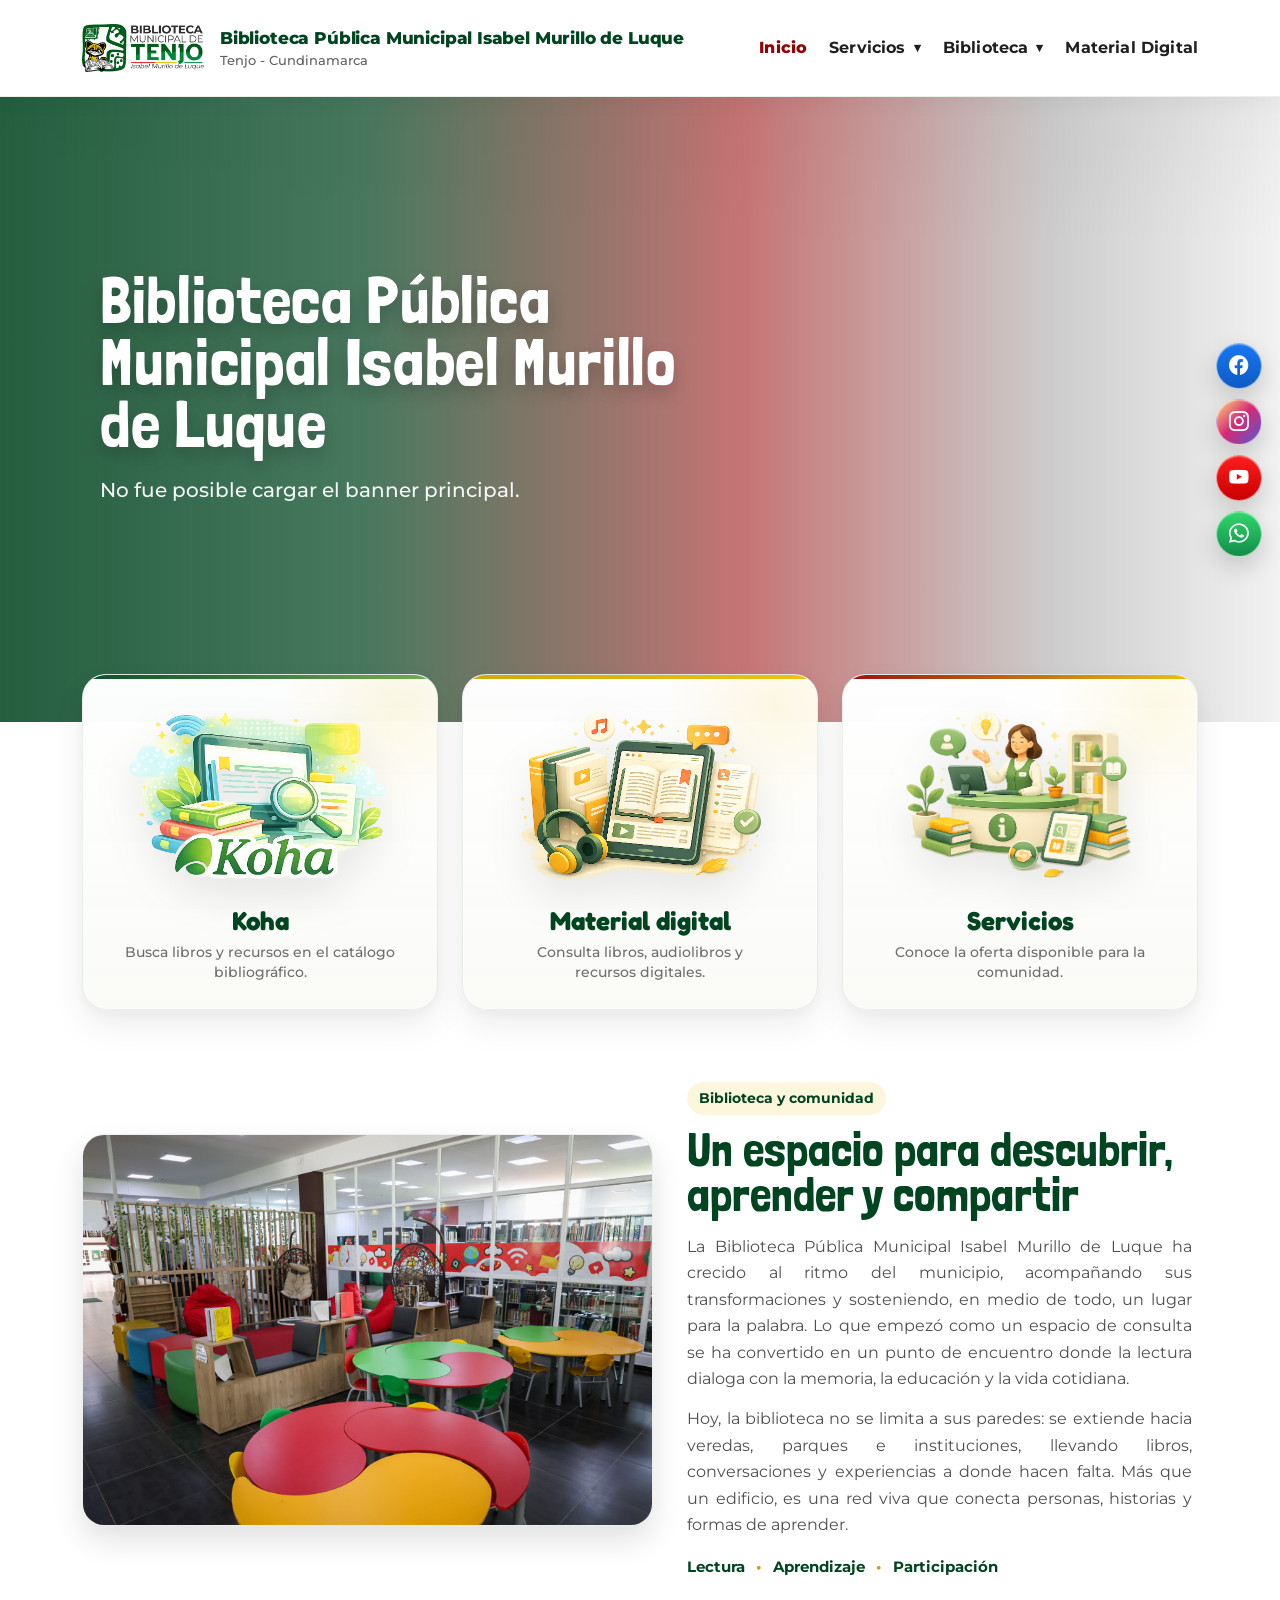
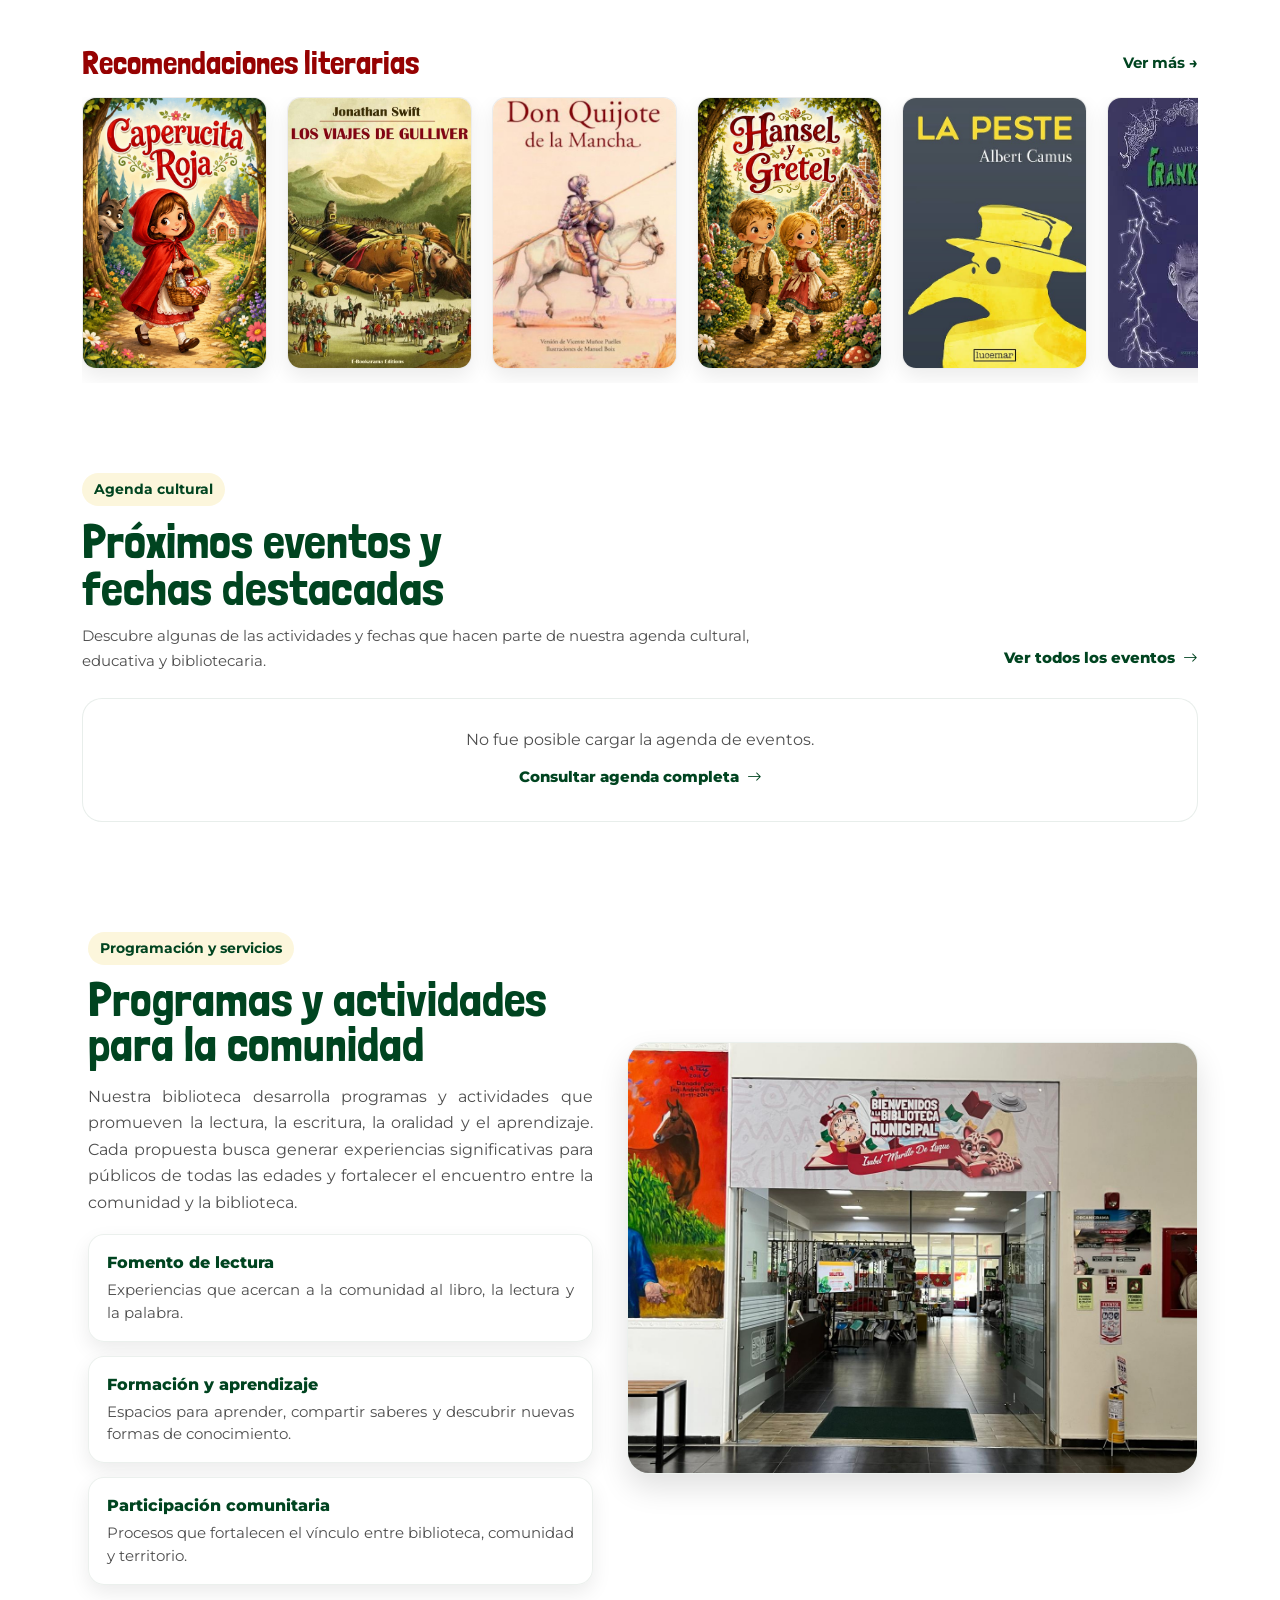
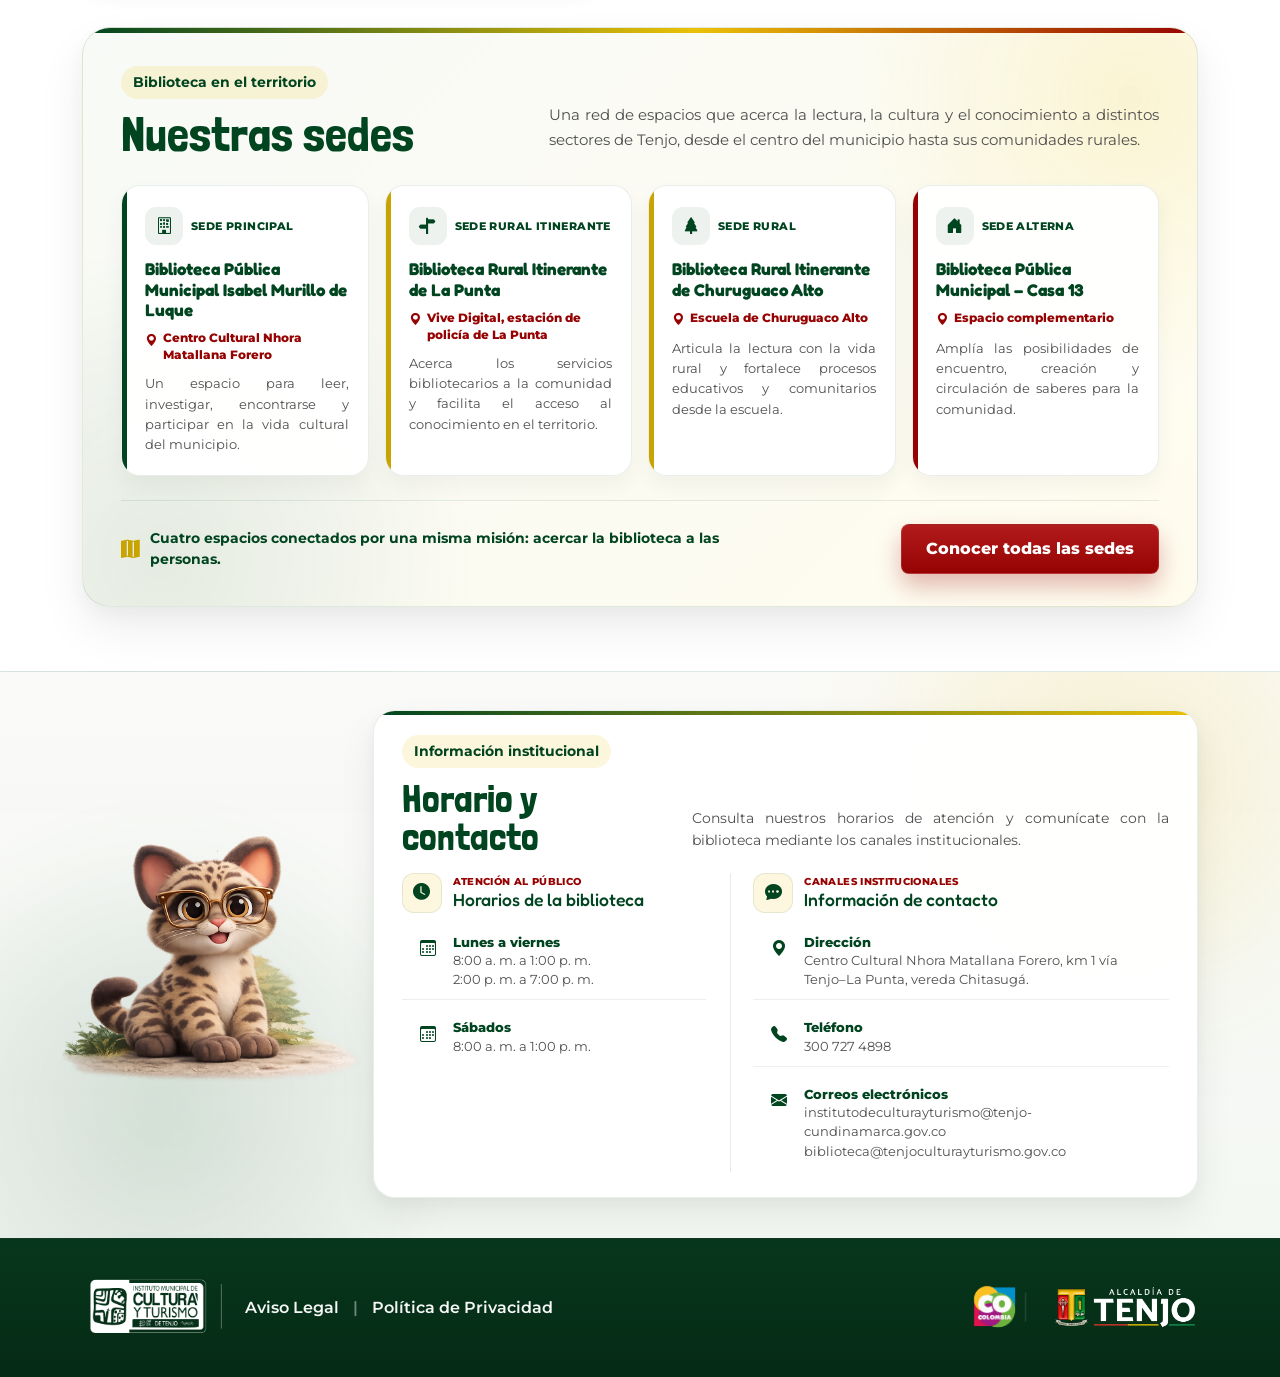
==== commit 4610c797: "Actualización proyecto Biblioteca Tenjo" ====
--- a/public/index.html
+++ b/public/index.html
@@ -8,1268 +8,1188 @@
 
   <meta name="viewport" content="width=device-width, initial-scale=1.0">
 
-  <title>Servicios | Biblioteca Pública Municipal</title>
+  <title>Biblioteca Pública Municipal</title>
+
+
 
   <link href="https://cdn.jsdelivr.net/npm/bootstrap@5.3.3/dist/css/bootstrap.min.css" rel="stylesheet">
 
   <link href="https://cdn.jsdelivr.net/npm/bootstrap-icons@1.11.3/font/bootstrap-icons.min.css" rel="stylesheet">
 
-  <link rel="preconnect" href="https://fonts.googleapis.com">
-
-  <link rel="preconnect" href="https://fonts.gstatic.com" crossorigin>
-
-  <link href="https://fonts.googleapis.com/css2?family=Montserrat:wght@300;400;500;600;700;800&family=Fredoka:wght@400;500;600;700&family=Londrina+Solid:wght@300;400;900&display=swap" rel="stylesheet">
-
-  <link href="assets/css/styles.css?v=20260930-2" rel="stylesheet">
-
-  <link href="assets/css/servicios.css?v=20260930-2" rel="stylesheet">
+  <link href="assets/css/styles.css?v=20260929-1" rel="stylesheet">
 
 </head>
 
+
+
 <body>
 
-  <!-- =====================================================
-
-       NAVEGACIÓN PRINCIPAL
-
-       Cabecera institucional, menú responsive y accesos entre vistas.
-
-       ===================================================== -->
-
-  <header class="header fixed-top">
-
-    <div class="container nav-wrapper">
-
-      <div class="logo">
-
-        <img src="assets/img/logobiblio.png" alt="Biblioteca">
-
-        <div class="logo-text">
-
-          <strong>Biblioteca Municipal Isabel Murillo de Luque</strong>
-
-          <span>Tenjo - Cundinamarca</span>
+
+
+<header class="header fixed-top">
+
+  <div class="container nav-wrapper">
+
+
+
+    <!-- Identidad institucional y navegación principal -->
+
+    <div class="logo">
+
+      <img src="assets/img/logobiblio.png" alt="Biblioteca">
+
+      <div class="logo-text">
+
+        <strong>Biblioteca Pública Municipal Isabel Murillo de Luque</strong>
+
+        <span>Tenjo - Cundinamarca</span>
+
+      </div>
+
+    </div>
+
+
+
+    
+
+    <div class="menu-toggle" id="menu-toggle" aria-label="Abrir menú" role="button" tabindex="0">
+
+      <span></span>
+
+      <span></span>
+
+      <span></span>
+
+    </div>
+
+
+
+    
+
+        <nav class="nav-menu" id="nav-menu">
+
+      <a href="index.html" class="active" aria-current="page">Inicio</a>
+
+
+
+      <div class="nav-item-dropdown">
+
+        <button class="nav-dropdown-toggle" type="button" aria-expanded="false">
+
+          Servicios
+
+          <span class="nav-caret">▾</span>
+
+        </button>
+
+
+
+        <div class="nav-submenu">
+
+          <a href="servicios.html">Servicios Básicos</a>
+
+          <a href="actividades-transversales.html">Actividades Transversales</a>
+
+          <a href="programas.html">Programas Bibliotecarios</a>
+
+          <a href="eventos.html">Eventos</a>
+
+          <a href="coworking.html">Solicitud Espacios</a>
+
+          <a href="pqrs.html">PQRSDF</a>
 
         </div>
 
       </div>
 
-      <div
-
-        class="menu-toggle"
-
-        id="menu-toggle"
-
-        aria-label="Abrir menú"
-
-        role="button"
-
-        tabindex="0"
-
-        aria-expanded="false"
-
-        aria-controls="nav-menu"
-
-      >
-
-        <span></span>
-
-        <span></span>
-
-        <span></span>
-
-      </div>
-
-      <nav class="nav-menu" id="nav-menu">
-
-        <a href="index.html">Inicio</a>
-
-        <div class="nav-item-dropdown">
-
-          <button
-
-            class="nav-dropdown-toggle"
-
-            type="button"
-
-            aria-expanded="false"
-
-          >
-
-            Servicios
-
-            <span class="nav-caret">▾</span>
-
-          </button>
-
-          <div class="nav-submenu">
-
-            <a href="servicios.html" class="active" aria-current="page">Servicios Básicos</a>
-
-            <a href="actividades-transversales.html">Actividades Transversales</a>
-
-            <a href="programas.html">Programas Bibliotecarios</a>
-
-            <a href="eventos.html">Eventos</a>
-
-            <a href="coworking.html">Solicitud Espacios</a>
-
-            <a href="pqrs.html">PQRSDF</a>
+
+
+      <div class="nav-item-dropdown">
+
+        <button class="nav-dropdown-toggle" type="button" aria-expanded="false">
+
+          Biblioteca
+
+          <span class="nav-caret">▾</span>
+
+        </button>
+
+
+
+        <div class="nav-submenu">
+
+          <a href="sedes.html">Sedes</a>
+
+          <a href="documentacion.html">Documentación Pública</a>
+
+          <a href="noticias.html">Noticias</a>
+
+          <a href="equipo.html">Equipo</a>
+
+          <a href="contacto.html">Contacto</a>
+
+        </div>
+
+      </div>
+
+
+
+      <a href="material-digital.html">Material Digital</a>
+
+    </nav>
+
+
+
+  </div>
+
+</header>
+
+
+
+<!-- Accesos persistentes a canales sociales institucionales -->
+
+<aside class="social-floating" aria-label="Redes sociales de la Biblioteca">
+
+  <a href="https://www.facebook.com/share/1D3AH3pV28/" target="_blank" rel="noopener noreferrer" class="social-floating-link social-facebook" aria-label="Facebook" title="Facebook">
+
+    <i class="bi bi-facebook" aria-hidden="true"></i>
+
+  </a>
+
+
+
+  <a href="https://www.instagram.com/biblioteca.tenjo?igsh=MWxzM2tiNmQ5ZW1xNg==" target="_blank" rel="noopener noreferrer" class="social-floating-link social-instagram" aria-label="Instagram" title="Instagram">
+
+    <i class="bi bi-instagram" aria-hidden="true"></i>
+
+  </a>
+
+
+
+  <a href="https://www.youtube.com/canaltenjo" target="_blank" rel="noopener noreferrer" class="social-floating-link social-youtube" aria-label="YouTube" title="YouTube">
+
+      <i class="bi bi-youtube" aria-hidden="true"></i>
+
+    </a>
+
+
+
+  <a href="https://wa.me/573007274898" target="_blank" rel="noopener noreferrer" class="social-floating-link social-whatsapp" aria-label="WhatsApp" title="WhatsApp">
+
+    <i class="bi bi-whatsapp" aria-hidden="true"></i>
+
+  </a>
+
+</aside>
+
+
+
+
+
+<!-- Carrusel principal: contenido administrable cargado desde API -->
+
+<section class="hero">
+
+  <div
+
+    id="heroCarousel"
+
+    class="carousel slide carousel-fade"
+
+    data-bs-interval="6000"
+
+  >
+
+    <div
+
+      class="carousel-inner"
+
+      id="heroCarouselInner"
+
+      aria-live="polite"
+
+    ></div>
+
+  </div>
+
+</section>
+
+
+
+<!-- Accesos directos a recursos y servicios prioritarios -->
+
+<section class="features" aria-label="Accesos principales">
+
+  <div class="container">
+
+    <div class="row g-4">
+
+
+
+      <div class="col-md-4">
+
+    <a
+
+        href="https://tenjo.bibliotecasidecut.com/"
+
+        class="feature-link"
+
+        aria-label="Ir a Koha"
+
+    >
+
+        <div class="card-feature card-feature-koha">
+
+
+
+            <div class="icon-feature icon-koha">
+
+                <img src="assets/img/icons/koha.png" alt="Koha">
+
+            </div>
+
+
+
+            <div class="feature-copy">
+
+                <h5>Koha</h5>
+
+                <p>Busca libros y recursos en el catálogo bibliográfico.</p>
+
+            </div>
+
+
+
+        </div>
+
+    </a>
+
+</div>
+
+
+
+      <div class="col-md-4">
+
+        <a
+
+          href="material-digital.html"
+
+          class="feature-link"
+
+          aria-label="Ir a Material Digital"
+
+        >
+
+          <div class="card-feature card-feature-digital">
+
+            <div class="icon-feature icon-llave">
+
+              <img src="assets/img/icons/digital.png" alt="Material digital">
+
+            </div>
+
+
+
+            <div class="feature-copy">
+
+              <h5>Material digital</h5>
+
+              <p>Consulta libros, audiolibros y recursos digitales.</p>
+
+            </div>
 
           </div>
 
+        </a>
+
+      </div>
+
+
+
+      <div class="col-md-4">
+
+        <a
+
+          href="servicios.html"
+
+          class="feature-link"
+
+          aria-label="Conocer los servicios de la biblioteca"
+
+        >
+
+          <div class="card-feature card-feature-services">
+
+            <div class="icon-feature icon-services">
+
+              <img src="assets/img/icons/services.png" alt="Servicios">
+
+            </div>
+
+
+
+            <div class="feature-copy">
+
+              <h5>Servicios</h5>
+
+              <p>Conoce la oferta disponible para la comunidad.</p>
+
+            </div>
+
+          </div>
+
+        </a>
+
+      </div>
+
+
+
+    </div>
+
+  </div>
+
+</section>
+
+
+
+<!-- Presentación institucional de la biblioteca y su relación con la comunidad -->
+
+<section class="home-info home-info-primary">
+
+  <div class="container">
+
+    <div class="info-split">
+
+      <div class="info-media">
+
+        <img src="assets/img/home/home1.JPG" alt="Espacio de lectura y formación en la biblioteca">
+
+      </div>
+
+
+
+      <div class="info-content">
+
+        <span class="section-kicker">Biblioteca y comunidad</span>
+
+        <h2>Un espacio para descubrir, aprender y compartir</h2>
+
+        <p>
+
+          La Biblioteca Pública Municipal Isabel Murillo de Luque ha crecido al ritmo del municipio,
+
+          acompañando sus transformaciones y sosteniendo, en medio de todo, un lugar para la palabra.
+
+          Lo que empezó como un espacio de consulta se ha convertido en un punto de encuentro donde
+
+          la lectura dialoga con la memoria, la educación y la vida cotidiana.
+
+        </p>
+
+        <p>
+
+          Hoy, la biblioteca no se limita a sus paredes: se extiende hacia veredas, parques e instituciones,
+
+          llevando libros, conversaciones y experiencias a donde hacen falta. Más que un edificio,
+
+          es una red viva que conecta personas, historias y formas de aprender.
+
+        </p>
+
+
+
+        <div class="info-highlights">
+
+          <span>Lectura</span>
+
+          <span>Aprendizaje</span>
+
+          <span>Participación</span>
+
         </div>
 
-        <div class="nav-item-dropdown">
-
-          <button
-
-            class="nav-dropdown-toggle"
-
-            type="button"
-
-            aria-expanded="false"
-
-          >
-
-            Biblioteca
-
-            <span class="nav-caret">▾</span>
-
-          </button>
-
-          <div class="nav-submenu">
-
-            <a href="sedes.html">Sedes</a>
-
-            <a href="documentacion.html">Documentación Pública</a>
-
-            <a href="noticias.html">Noticias</a>
-
-            <a href="equipo.html">Equipo</a>
-
-            <a href="contacto.html">Contacto</a>
+      </div>
+
+    </div>
+
+  </div>
+
+</section>
+
+
+
+<!-- Recursos literarios externos seleccionados para consulta -->
+
+<section class="container novedades">
+
+
+
+  <div class="novedades-header">
+
+    <h4>Recomendaciones literarias</h4>
+
+    <a href="https://openlibrary.org/" target="_blank" rel="noopener noreferrer" class="ver-mas">Ver más →</a>
+
+  </div>
+
+
+
+  <div class="books">
+
+
+
+    <a href="https://www.pictocuentos.com/caperucita-roja" target="_blank" rel="noopener noreferrer" class="book-card" aria-label="Consultar Caperucita Roja">
+
+      <img src="assets/img/recomendaciones/caperucita_roja.jpeg" alt="Portada de Caperucita Roja" loading="lazy">
+
+    </a>
+
+
+
+    <a href="https://www.ellibrototal.com/ltotal/?t=1&d=5240_5193_1" target="_blank" rel="noopener noreferrer" class="book-card" aria-label="Consultar Los Viajes de Gulliver">
+
+      <img src="assets/img/recomendaciones/los-viajes-de-gulliver.jpg" alt="Portada de Los Viajes de Gulliver" loading="lazy">
+
+    </a>
+
+
+
+    <a href="https://planetalibro.net/app/read/cervantes-y-saavedra-miguel-de-el-ingenioso-hidalgo-don-quijote-de-la-mancha" target="_blank" rel="noopener noreferrer" class="book-card" aria-label="Consultar El Ingenioso Hidalgo Don Quijote de la Mancha">
+
+      <img src="assets/img/recomendaciones/Do_quijote.jpeg" alt="Portada del Ingenioso Hidalgo Don Quijote de la Mancha" loading="lazy">
+
+    </a>
+
+
+
+    <a href="https://www.pictocuentos.com/hansel-y-gretel/?selidioma=1" target="_blank" rel="noopener noreferrer" class="book-card" aria-label="Consultar Hansel y Gretel">
+
+      <img src="assets/img/recomendaciones/hansel_gretel.jpeg" alt="Portada de Hansel y Gretel" loading="lazy">
+
+    </a>
+
+
+
+    <a href="https://planetalibro.net/app/listen/camus-albert-la-peste" target="_blank" rel="noopener noreferrer" class="book-card" aria-label="Consultar La Peste">
+
+      <img src="assets/img/recomendaciones/la_peste.jpeg" alt="Portada de La Peste" loading="lazy">
+
+    </a>
+
+
+
+    <a href="https://www.ellibrototal.com/ltotal/?t=1&d=8338_8931_1" target="_blank" rel="noopener noreferrer" class="book-card" aria-label="Consultar Frankestein">
+
+      <img src="assets/img/recomendaciones/frankestein.jpeg" alt="Portada de Frankestein" loading="lazy">
+
+    </a>
+
+
+
+  </div>
+
+
+
+</section>
+
+
+
+<!-- Próximos tres eventos activos; la agenda completa se consulta en eventos.html -->
+
+<section class="home-events" id="calendario-eventos">
+
+  <div class="container">
+
+
+
+    <div class="home-events-header">
+
+      <div class="home-events-heading">
+
+        <span class="section-kicker">Agenda cultural</span>
+
+        <h2>Próximos eventos y fechas destacadas</h2>
+
+        <p>
+
+          Descubre algunas de las actividades y fechas que hacen parte de
+
+          nuestra agenda cultural, educativa y bibliotecaria.
+
+        </p>
+
+      </div>
+
+
+
+      <a href="eventos.html" class="home-events-all">
+
+        Ver todos los eventos
+
+        <i class="bi bi-arrow-right" aria-hidden="true"></i>
+
+      </a>
+
+    </div>
+
+
+
+    <div class="home-events-grid" id="homeEventsGrid" aria-live="polite"></div>
+
+
+
+  </div>
+
+</section>
+
+
+
+<!-- Síntesis de programas y líneas de participación comunitaria -->
+
+<section class="home-info home-info-secondary">
+
+  <div class="container">
+
+    <div class="info-split reverse">
+
+      <div class="info-content">
+
+        <span class="section-kicker">Programación y servicios</span>
+
+        <h2>Programas y actividades para la comunidad</h2>
+
+        <p>
+
+          Nuestra biblioteca desarrolla programas y actividades que promueven la lectura, la escritura,
+
+          la oralidad y el aprendizaje. Cada propuesta busca generar experiencias significativas para
+
+          públicos de todas las edades y fortalecer el encuentro entre la comunidad y la biblioteca.
+
+        </p>
+
+
+
+        <div class="info-points">
+
+          <div class="info-point">
+
+            <strong>Fomento de lectura</strong>
+
+            <span>Experiencias que acercan a la comunidad al libro, la lectura y la palabra.</span>
 
           </div>
 
+          <div class="info-point">
+
+            <strong>Formación y aprendizaje</strong>
+
+            <span>Espacios para aprender, compartir saberes y descubrir nuevas formas de conocimiento.</span>
+
+          </div>
+
+          <div class="info-point">
+
+            <strong>Participación comunitaria</strong>
+
+            <span>Procesos que fortalecen el vínculo entre biblioteca, comunidad y territorio.</span>
+
+          </div>
+
         </div>
 
-        <a href="material-digital.html">Material Digital</a>
-
-      </nav>
+      </div>
+
+
+
+      <div class="info-media info-media-tall">
+
+        <img src="assets/img/home/home2.jpeg" alt="Actividades y programas de la biblioteca">
+
+      </div>
 
     </div>
 
-  </header>
-
-  <!-- =====================================================
-
-       REDES SOCIALES
-
-       Accesos persistentes a canales institucionales externos.
-
-       ===================================================== -->
-
-  <aside class="social-floating" aria-label="Redes sociales de la Biblioteca">
-
-    <a
-
-      href="https://www.facebook.com/share/1D3AH3pV28/"
-
-      target="_blank"
-
-      rel="noopener noreferrer"
-
-      class="social-floating-link social-facebook"
-
-      aria-label="Facebook"
-
-      title="Facebook"
-
-    >
-
-      <i class="bi bi-facebook" aria-hidden="true"></i>
-
-    </a>
-
-    <a
-
-      href="https://www.instagram.com/biblioteca.tenjo?igsh=MWxzM2tiNmQ5ZW1xNg=="
-
-      target="_blank"
-
-      rel="noopener noreferrer"
-
-      class="social-floating-link social-instagram"
-
-      aria-label="Instagram"
-
-      title="Instagram"
-
-    >
-
-      <i class="bi bi-instagram" aria-hidden="true"></i>
-
-    </a>
-
-    <a
-
-      href="https://www.youtube.com/canaltenjo"
-
-      target="_blank"
-
-      rel="noopener noreferrer"
-
-      class="social-floating-link social-youtube"
-
-      aria-label="YouTube"
-
-      title="YouTube"
-
-    >
-
-      <i class="bi bi-youtube" aria-hidden="true"></i>
-
-    </a>
-
-    <a
-
-      href="#"
-
-      class="social-floating-link social-whatsapp"
-
-      aria-label="WhatsApp"
-
-      title="WhatsApp"
-
-    >
-
-      <i class="bi bi-whatsapp" aria-hidden="true"></i>
-
-    </a>
-
-  </aside>
-
-  <main class="servicios-page">
-
-    <!-- =====================================================
-
-         ENCABEZADO DE SERVICIOS
-
-         Etiqueta, título y descripción sincronizados desde API.
-
-         ===================================================== -->
-
-    <section class="servicios-hero">
-
-      <div class="container">
-
-        <div class="servicios-topbar">
-
-          <div class="breadcrumb-custom">
-
-            <a href="index.html">Inicio</a>
-
-            <span>/</span>
-
-            <span class="current">Servicios</span>
+  </div>
+
+</section>
+
+
+
+<!-- Resumen territorial de sedes y acceso a la vista detallada -->
+
+<section class="home-invite">
+
+  <div class="container">
+
+
+
+    <div class="sedes-home-section">
+
+
+
+      <div class="sedes-home-header">
+
+        <div class="sedes-home-title">
+
+          <span class="section-kicker">Biblioteca en el territorio</span>
+
+          <h2>Nuestras sedes</h2>
+
+        </div>
+
+
+
+        <p>
+
+          Una red de espacios que acerca la lectura, la cultura y el
+
+          conocimiento a distintos sectores de Tenjo, desde el centro del
+
+          municipio hasta sus comunidades rurales.
+
+        </p>
+
+      </div>
+
+
+
+      <div class="sedes-home-grid">
+
+
+
+        <article class="sede-home-card sede-home-principal">
+
+          <div class="sede-home-top">
+
+            <span class="sede-home-icon" aria-hidden="true">
+
+              <i class="bi bi-building"></i>
+
+            </span>
+
+
+
+            <span class="sede-home-type">Sede principal</span>
 
           </div>
 
-          <form class="search-servicios" role="search">
-
-            <input
-
-              type="text"
-
-              placeholder="Buscar en la biblioteca..."
-
-              aria-label="Buscar en la biblioteca"
-
-            >
-
-            <button type="submit" aria-label="Buscar">🔍</button>
-
-          </form>
+
+
+          <h3>Biblioteca Pública Municipal Isabel Murillo de Luque</h3>
+
+
+
+          <h4>
+
+            <i class="bi bi-geo-alt-fill" aria-hidden="true"></i>
+
+            Centro Cultural Nhora Matallana Forero
+
+          </h4>
+
+
+
+          <p>
+
+            Un espacio para leer, investigar, encontrarse y participar en la
+
+            vida cultural del municipio.
+
+          </p>
+
+        </article>
+
+
+
+        <article class="sede-home-card sede-home-rural">
+
+          <div class="sede-home-top">
+
+            <span class="sede-home-icon" aria-hidden="true">
+
+              <i class="bi bi-signpost-split-fill"></i>
+
+            </span>
+
+
+
+            <span class="sede-home-type">Sede rural itinerante</span>
+
+          </div>
+
+
+
+          <h3>Biblioteca Rural Itinerante de La Punta</h3>
+
+
+
+          <h4>
+
+            <i class="bi bi-geo-alt-fill" aria-hidden="true"></i>
+
+            Vive Digital, estación de policía de La Punta
+
+          </h4>
+
+
+
+          <p>
+
+            Acerca los servicios bibliotecarios a la comunidad y facilita el
+
+            acceso al conocimiento en el territorio.
+
+          </p>
+
+        </article>
+
+
+
+        <article class="sede-home-card sede-home-rural">
+
+          <div class="sede-home-top">
+
+            <span class="sede-home-icon" aria-hidden="true">
+
+              <i class="bi bi-tree-fill"></i>
+
+            </span>
+
+
+
+            <span class="sede-home-type">Sede rural</span>
+
+          </div>
+
+
+
+          <h3>Biblioteca Rural Itinerante de Churuguaco Alto</h3>
+
+
+
+          <h4>
+
+            <i class="bi bi-geo-alt-fill" aria-hidden="true"></i>
+
+            Escuela de Churuguaco Alto
+
+          </h4>
+
+
+
+          <p>
+
+            Articula la lectura con la vida rural y fortalece procesos
+
+            educativos y comunitarios desde la escuela.
+
+          </p>
+
+        </article>
+
+
+
+        <article class="sede-home-card sede-home-alterna">
+
+          <div class="sede-home-top">
+
+            <span class="sede-home-icon" aria-hidden="true">
+
+              <i class="bi bi-house-door-fill"></i>
+
+            </span>
+
+
+
+            <span class="sede-home-type">Sede alterna</span>
+
+          </div>
+
+
+
+          <h3>Biblioteca Pública Municipal – Casa 13</h3>
+
+
+
+          <h4>
+
+            <i class="bi bi-geo-alt-fill" aria-hidden="true"></i>
+
+            Espacio complementario
+
+          </h4>
+
+
+
+          <p>
+
+            Amplía las posibilidades de encuentro, creación y circulación de
+
+            saberes para la comunidad.
+
+          </p>
+
+        </article>
+
+
+
+      </div>
+
+
+
+      <div class="sedes-home-footer">
+
+        <div class="sedes-home-message">
+
+          <i class="bi bi-map-fill" aria-hidden="true"></i>
+
+
+
+          <span>
+
+            Cuatro espacios conectados por una misma misión:
+
+            acercar la biblioteca a las personas.
+
+          </span>
 
         </div>
 
-        <div class="servicios-hero-content">
-
-          <div class="servicios-copy">
-
-            <span
-
-              class="servicios-kicker"
-
-              id="encabezado-etiqueta"
-
-            >
-
-              Servicios para todos
-
-            </span>
-
-            <h1 id="encabezado-titulo">
-
-              Servicios Bibliotecarios
-
-            </h1>
-
-            <p id="encabezado-descripcion">
-
-              Descubre los servicios que necesitas y encuentra la información
-
-              de manera clara, rápida y accesible para toda la comunidad.
-
-            </p>
-
-            <p>
-
-              Envíanos un mensaje y te responderemos lo antes posible.
-
-            </p>
+
+
+        <a href="sedes.html" class="btn btn-main">
+
+          Conocer todas las sedes
+
+        </a>
+
+      </div>
+
+
+
+    </div>
+
+
+
+  </div>
+
+</section>
+
+
+
+<!-- Información institucional de atención y canales de contacto -->
+
+<section class="footer-recursos footer-contact-home">
+
+  <div class="container">
+
+
+
+    <div class="contact-home-layout">
+
+
+
+      <div class="contact-home-mascot">
+
+        <img
+
+          src="assets/img/tigrillo.png"
+
+          alt="Tigrillo, mascota de la Biblioteca Pública Municipal"
+
+        >
+
+      </div>
+
+
+
+      <div class="contact-home-card">
+
+
+
+        <div class="contact-home-header">
+
+          <div>
+
+            <span class="section-kicker">Información institucional</span>
+
+            <h2>Horario y contacto</h2>
 
           </div>
 
-          <div class="servicios-hero-visual">
-
-            <img
-
-              src="assets/img/tigrilibro.png"
-
-              alt="Mascota de la biblioteca leyendo un libro"
-
-            >
+
+
+          <p>
+
+            Consulta nuestros horarios de atención y comunícate con la
+
+            biblioteca mediante los canales institucionales.
+
+          </p>
+
+        </div>
+
+
+
+        <div class="contact-home-grid">
+
+
+
+          <div class="contact-home-column">
+
+            <div class="contact-column-heading">
+
+              <span class="contact-column-icon"><i class="bi bi-clock-fill" aria-hidden="true"></i></span>
+
+
+
+              <div>
+
+                <small>Atención al público</small>
+
+                <h3>Horarios de la biblioteca</h3>
+
+              </div>
+
+            </div>
+
+
+
+            <div class="contact-compact-list">
+
+
+
+              <div class="contact-compact-item">
+
+                <span class="contact-item-icon"><i class="bi bi-calendar3" aria-hidden="true"></i></span>
+
+
+
+                <div>
+
+                  <strong>Lunes a viernes</strong>
+
+                  <p>8:00 a. m. a 1:00 p. m.</p>
+
+                  <p>2:00 p. m. a 7:00 p. m.</p>
+
+                </div>
+
+              </div>
+
+
+
+              <div class="contact-compact-item">
+
+                <span class="contact-item-icon"><i class="bi bi-calendar3" aria-hidden="true"></i></span>
+
+
+
+                <div>
+
+                  <strong>Sábados</strong>
+
+                  <p>8:00 a. m. a 1:00 p. m.</p>
+
+                </div>
+
+              </div>
+
+
+
+            </div>
 
           </div>
 
+
+
+          <div class="contact-home-column contact-home-column-details">
+
+            <div class="contact-column-heading">
+
+              <span class="contact-column-icon"><i class="bi bi-chat-dots-fill" aria-hidden="true"></i></span>
+
+
+
+              <div>
+
+                <small>Canales institucionales</small>
+
+                <h3>Información de contacto</h3>
+
+              </div>
+
+            </div>
+
+
+
+            <div class="contact-compact-list">
+
+
+
+              <div class="contact-compact-item">
+
+                <span class="contact-item-icon"><i class="bi bi-geo-alt-fill" aria-hidden="true"></i></span>
+
+
+
+                <div>
+
+                  <strong>Dirección</strong>
+
+                  <p>
+
+                    Centro Cultural Nhora Matallana Forero, km 1 vía Tenjo–La Punta,
+
+                    vereda Chitasugá.
+
+                  </p>
+
+                </div>
+
+              </div>
+
+
+
+              <div class="contact-compact-item">
+
+                <span class="contact-item-icon"><i class="bi bi-telephone-fill" aria-hidden="true"></i></span>
+
+
+
+                <div>
+
+                  <strong>Teléfono</strong>
+
+                  <a href="tel:+573007274898">300 727 4898</a>
+
+                </div>
+
+              </div>
+
+
+
+              <div class="contact-compact-item contact-email-item">
+
+                <span class="contact-item-icon"><i class="bi bi-envelope-fill" aria-hidden="true"></i></span>
+
+
+
+                <div>
+
+                  <strong>Correos electrónicos</strong>
+
+
+
+                  <a
+
+                    href="mailto:institutodeculturayturismo@tenjo-cundinamarca.gov.co"
+
+                    class="contact-email"
+
+                  >
+
+                    institutodeculturayturismo@tenjo-cundinamarca.gov.co
+
+                  </a>
+
+
+
+                  <a
+
+                    href="mailto:biblioteca@tenjoculturayturismo.gov.co"
+
+                    class="contact-email"
+
+                  >
+
+                    biblioteca@tenjoculturayturismo.gov.co
+
+                  </a>
+
+                </div>
+
+              </div>
+
+
+
+            </div>
+
+          </div>
+
+
+
         </div>
 
-      </div>
-
-    </section>
-
-    <!-- =====================================================
-
-         CATÁLOGO DE SERVICIOS
-
-         Búsqueda local y tarjetas interactivas con detalle modal.
-
-         ===================================================== -->
-
-    <section class="servicios-listado">
-
-      <div class="container">
-
-        <div class="section-heading">
-
-          <h2>Servicios Básicos</h2>
-
-        </div>
-
-        <div class="servicios-grid">
-
-          <article
-
-            class="servicio-card"
-
-            data-titulo="Bibliopréstamo externo"
-
-            data-descripcion="Permite llevar libros a casa, haciendo de la lectura una experiencia que continúa más allá de la biblioteca."
-
-            data-detalle="Este servicio facilita el préstamo de materiales para consulta fuera de la biblioteca, promoviendo el acceso a la lectura en el hogar y fortaleciendo el vínculo de la comunidad con los libros."
-            data-horario="Lunes a viernes de 8:00 a.m. a 1:00 p.m. y de 2:00 p.m. a 7:00 p.m."
-
-          >
-
-            <img
-
-              src="assets/img/services/service1.JPG"
-
-              alt="Bibliopréstamo externo"
-
-              loading="lazy"
-
-            >
-
-            <div class="servicio-card-body">
-
-              <h3>
-
-                <span class="icon">📚</span>
-
-                Bibliopréstamo externo
-
-              </h3>
-
-              <p>
-
-                Permite llevar libros a casa, haciendo de la lectura una experiencia
-
-                que continúa más allá de la biblioteca.
-
-              </p>
-
-              <div class="servicio-card-horario">
-                <i class="bi bi-clock" aria-hidden="true"></i>
-                <span>Lunes a viernes de 8:00 a.m. a 1:00 p.m. y de 2:00 p.m. a 7:00 p.m.</span>
-              </div>
-
-              <button
-                type="button"
-                class="servicio-card-link"
-                aria-haspopup="dialog"
-                aria-controls="modalServicio"
-              >
-                Conoce más
-                <i class="bi bi-arrow-right" aria-hidden="true"></i>
-              </button>
-            </div>
-
-          </article>
-
-          <article
-
-            class="servicio-card"
-
-            data-titulo="Bibliopréstamo interno"
-
-            data-descripcion="Espacios disponibles para la lectura y consulta en sala, ideales para estudiar o explorar sin interrupciones."
-
-            data-detalle="Ofrece consulta de materiales dentro de la biblioteca, brindando espacios cómodos y tranquilos para leer, investigar o estudiar en sala."
-            data-horario="Lunes a viernes de 8:00 a.m. a 1:00 p.m. y de 2:00 p.m. a 7:00 p.m."
-
-          >
-
-            <img
-
-              src="assets/img/services/service2.jpeg"
-
-              alt="Bibliopréstamo interno"
-
-              loading="lazy"
-
-            >
-
-            <div class="servicio-card-body">
-
-              <h3>
-
-                <span class="icon">📖</span>
-
-                Bibliopréstamo interno
-
-              </h3>
-
-              <p>
-
-                Espacios disponibles para la lectura y consulta en sala, ideales
-
-                para estudiar o explorar sin interrupciones.
-
-              </p>
-
-              <div class="servicio-card-horario">
-                <i class="bi bi-clock" aria-hidden="true"></i>
-                <span>Lunes a viernes de 8:00 a.m. a 1:00 p.m. y de 2:00 p.m. a 7:00 p.m.</span>
-              </div>
-
-              <button
-                type="button"
-                class="servicio-card-link"
-                aria-haspopup="dialog"
-                aria-controls="modalServicio"
-              >
-                Conoce más
-                <i class="bi bi-arrow-right" aria-hidden="true"></i>
-              </button>
-            </div>
-
-          </article>
-
-          <article
-
-            class="servicio-card"
-
-            data-titulo="Conexión al conocimiento"
-
-            data-descripcion="Acceso a herramientas tecnológicas e información que facilitan la búsqueda, el aprendizaje y la investigación."
-
-            data-detalle="Integra recursos digitales, equipos y acompañamiento para que niños, jóvenes y adultos fortalezcan sus procesos de búsqueda, consulta e investigación."
-            data-horario="Lunes a viernes de 8:00 a.m. a 1:00 p.m. y de 2:00 p.m. a 7:00 p.m."
-
-          >
-
-            <img
-
-              src="assets/img/services/service3.JPG"
-
-              alt="Conexión al conocimiento"
-
-              loading="lazy"
-
-            >
-
-            <div class="servicio-card-body">
-
-              <h3>
-
-                <span class="icon">💻</span>
-
-                Conexión al conocimiento
-
-              </h3>
-
-              <p>
-
-                Acceso a herramientas tecnológicas e información que facilitan
-
-                la búsqueda, el aprendizaje y la investigación.
-
-              </p>
-
-              <div class="servicio-card-horario">
-                <i class="bi bi-clock" aria-hidden="true"></i>
-                <span>Lunes a viernes de 8:00 a.m. a 1:00 p.m. y de 2:00 p.m. a 7:00 p.m.</span>
-              </div>
-
-              <button
-                type="button"
-                class="servicio-card-link"
-                aria-haspopup="dialog"
-                aria-controls="modalServicio"
-              >
-                Conoce más
-                <i class="bi bi-arrow-right" aria-hidden="true"></i>
-              </button>
-            </div>
-
-          </article>
-
-          <article
-
-            class="servicio-card"
-
-            data-titulo="Cine con historia"
-
-            data-descripcion="Proyecciones que invitan a reflexionar, conectando el cine con la memoria, la cultura y el contexto."
-
-            data-detalle="Este servicio promueve espacios de encuentro alrededor del cine como herramienta pedagógica, cultural y de reflexión colectiva."
-            data-horario="De acuerdo con la programación establecida por la biblioteca."
-
-          >
-
-            <img
-
-              src="assets/img/services/service4.JPG"
-
-              alt="Cine con historia"
-
-              loading="lazy"
-
-            >
-
-            <div class="servicio-card-body">
-
-              <h3>
-
-                <span class="icon">🎬</span>
-
-                Cine con historia
-
-              </h3>
-
-              <p>
-
-                Proyecciones que invitan a reflexionar, conectando el cine
-
-                con la memoria, la cultura y el contexto.
-
-              </p>
-
-              <div class="servicio-card-horario">
-                <i class="bi bi-clock" aria-hidden="true"></i>
-                <span>De acuerdo con la programación establecida por la biblioteca.</span>
-              </div>
-
-              <button
-                type="button"
-                class="servicio-card-link"
-                aria-haspopup="dialog"
-                aria-controls="modalServicio"
-              >
-                Conoce más
-                <i class="bi bi-arrow-right" aria-hidden="true"></i>
-              </button>
-            </div>
-
-          </article>
-
-          <article
-
-            class="servicio-card"
-
-            data-titulo="Biblioayuda"
-
-            data-descripcion="Acompañamiento directo para resolver inquietudes y facilitar el uso de los servicios bibliotecarios."
-
-            data-detalle="Brinda orientación a usuarios que necesitan apoyo para acceder a materiales, comprender procesos o hacer uso adecuado de los servicios disponibles."
-            data-horario="Lunes a viernes de 8:00 a.m. a 1:00 p.m. y de 2:00 p.m. a 7:00 p.m."
-
-          >
-
-            <img
-
-              src="assets/img/services/service5.JPG"
-
-              alt="Biblioayuda"
-
-              loading="lazy"
-
-            >
-
-            <div class="servicio-card-body">
-
-              <h3>
-
-                <span class="icon">❓</span>
-
-                Biblioayuda
-
-              </h3>
-
-              <p>
-
-                Acompañamiento directo para resolver inquietudes y facilitar
-
-                el uso de los servicios bibliotecarios.
-
-              </p>
-
-              <div class="servicio-card-horario">
-                <i class="bi bi-clock" aria-hidden="true"></i>
-                <span>Lunes a viernes de 8:00 a.m. a 1:00 p.m. y de 2:00 p.m. a 7:00 p.m.</span>
-              </div>
-
-              <button
-                type="button"
-                class="servicio-card-link"
-                aria-haspopup="dialog"
-                aria-controls="modalServicio"
-              >
-                Conoce más
-                <i class="bi bi-arrow-right" aria-hidden="true"></i>
-              </button>
-            </div>
-
-          </article>
-
-          <article
-
-            class="servicio-card"
-
-            data-titulo="Biblioguía"
-
-            data-descripcion="Orientación personalizada para encontrar lecturas, recursos y rutas de búsqueda dentro de la biblioteca."
-
-            data-detalle="A través de este servicio se acompaña a los usuarios en la búsqueda de materiales, recomendaciones y recorridos de consulta según sus necesidades e intereses."
-            data-horario="Lunes a viernes de 8:00 a.m. a 1:00 p.m. y de 2:00 p.m. a 7:00 p.m."
-
-          >
-
-            <img
-
-              src="assets/img/services/service6.jpeg"
-
-              alt="Biblioguía"
-
-              loading="lazy"
-
-            >
-
-            <div class="servicio-card-body">
-
-              <h3>
-
-                <span class="icon">🧭</span>
-
-                Biblioguía
-
-              </h3>
-
-              <p>
-
-                Orientación personalizada para encontrar lecturas, recursos
-
-                y rutas de búsqueda dentro de la biblioteca.
-
-              </p>
-
-              <div class="servicio-card-horario">
-                <i class="bi bi-clock" aria-hidden="true"></i>
-                <span>Lunes a viernes de 8:00 a.m. a 1:00 p.m. y de 2:00 p.m. a 7:00 p.m.</span>
-              </div>
-
-              <button
-                type="button"
-                class="servicio-card-link"
-                aria-haspopup="dialog"
-                aria-controls="modalServicio"
-              >
-                Conoce más
-                <i class="bi bi-arrow-right" aria-hidden="true"></i>
-              </button>
-            </div>
-
-          </article>
-
-          <article
-
-            class="servicio-card"
-
-            data-titulo="Aventura literaria con Tigrillo"
-
-            data-descripcion="Un primer acercamiento a la lectura desde el juego, la imaginación y la exploración para niños y niñas."
-
-            data-detalle="Pensado para la primera infancia, este servicio promueve experiencias de lectura mediadas por el juego, la creatividad y el descubrimiento. Cada sábado encontrarás una actividad diferente para explorar historias, compartir en familia y crear a partir de la lectura, despertando la imaginación y el gusto por los libros."
-            data-horario="Sábados de 10:00 a.m. a 11:00 a.m."
-
-          >
-
-            <img
-
-              src="assets/img/services/service7.jpg"
-
-              alt="Aventura literaria con Tigrillo"
-
-              loading="lazy"
-
-            >
-
-            <div class="servicio-card-body">
-
-              <h3>
-
-                <span class="icon">🐯</span>
-
-                Aventuras del Tigrillo Lector
-
-              </h3>
-
-              <p>
-
-                Un primer acercamiento a la lectura desde el juego,
-
-                la imaginación y la exploración para niños y niñas.
-
-              </p>
-
-              <div class="servicio-card-horario">
-                <i class="bi bi-clock" aria-hidden="true"></i>
-                <span>Sábados de 10:00 a.m. a 11:00 a.m.</span>
-              </div>
-
-              <button
-                type="button"
-                class="servicio-card-link"
-                aria-haspopup="dialog"
-                aria-controls="modalServicio"
-              >
-                Conoce más
-                <i class="bi bi-arrow-right" aria-hidden="true"></i>
-              </button>
-            </div>
-
-          </article>
-
-          <article
-
-            class="servicio-card"
-
-            data-titulo="Biblioteca en movimiento"
-
-            data-descripcion="La biblioteca sale al encuentro de la comunidad, llevando la lectura y la cultura a distintos espacios del municipio."
-
-            data-detalle="Biblioteca en movimiento acerca los servicios y actividades de la biblioteca a instituciones educativas, jardines infantiles y otros espacios comunitarios del municipio, promoviendo la lectura en diversos territorios."
-            data-horario="Lunes a viernes de 8:00 a.m. a 12:00 m."
-
-          >
-
-            <img
-
-              src="assets/img/services/service8.png"
-
-              alt="Biblioteca en movimiento"
-
-              loading="lazy"
-
-            >
-
-            <div class="servicio-card-body">
-
-              <h3>
-
-                <span class="icon">🚐</span>
-
-                Biblioteca en movimiento
-
-              </h3>
-
-              <p>
-
-                La biblioteca que se desplaza y se adapta, llegando a distintos
-
-                espacios del municipio para ampliar su alcance.
-
-              </p>
-
-              <div class="servicio-card-horario">
-                <i class="bi bi-clock" aria-hidden="true"></i>
-                <span>Lunes a viernes de 8:00 a.m. a 12:00 m.</span>
-              </div>
-
-              <button
-                type="button"
-                class="servicio-card-link"
-                aria-haspopup="dialog"
-                aria-controls="modalServicio"
-              >
-                Conoce más
-                <i class="bi bi-arrow-right" aria-hidden="true"></i>
-              </button>
-            </div>
-
-          </article>
-
-          <article
-
-            class="servicio-card"
-
-            data-titulo="Camino al conocimiento"
-
-            data-descripcion="Apoyo a procesos de aprendizaje mediante herramientas, lecturas y acompañamiento continuo."
-
-            data-detalle="Este servicio fortalece procesos educativos y de formación mediante recursos de apoyo, consulta orientada y acompañamiento permanente."
-            data-horario="Martes de 8:30 a.m. a 10:30 a.m."
-
-          >
-
-            <img
-
-              src="assets/img/services/service9.JPG"
-
-              alt="Camino al conocimiento"
-
-              loading="lazy"
-
-            >
-
-            <div class="servicio-card-body">
-
-              <h3>
-
-                <span class="icon">🛤️</span>
-
-                Camino al conocimiento
-
-              </h3>
-
-              <p>
-
-                Apoyo a procesos de aprendizaje mediante herramientas,
-
-                lecturas y acompañamiento continuo.
-
-              </p>
-
-              <div class="servicio-card-horario">
-                <i class="bi bi-clock" aria-hidden="true"></i>
-                <span>Martes de 8:30 a.m. a 10:30 a.m.</span>
-              </div>
-
-              <button
-                type="button"
-                class="servicio-card-link"
-                aria-haspopup="dialog"
-                aria-controls="modalServicio"
-              >
-                Conoce más
-                <i class="bi bi-arrow-right" aria-hidden="true"></i>
-              </button>
-            </div>
-
-          </article>
-
-        </div>
-
-        <div class="servicios-cta-final">
-
-          <p>
-
-            <strong>
-
-              ¡Visítanos y aprovecha todo lo que nuestra biblioteca tiene para ti!
-
-            </strong>
-
-          </p>
-
-        </div>
-
-      </div>
-
-    </section>
-
-  </main>
-
-  <!-- =====================================================
-
-       MODAL DE DETALLE
-
-       Presenta información ampliada del servicio seleccionado.
-
-       ===================================================== -->
-
-  <div
-
-    class="modal-servicio"
-
-    id="modalServicio"
-
-    aria-hidden="true"
-
-  >
-
-    <div
-
-      class="modal-servicio-overlay"
-
-      id="modalServicioOverlay"
-
-    ></div>
-
-    <div
-
-      class="modal-servicio-dialog"
-
-      role="dialog"
-
-      aria-modal="true"
-
-      aria-labelledby="modalServicioTitulo"
-
-    >
-
-      <button
-
-        class="modal-servicio-close"
-
-        id="modalServicioClose"
-
-        aria-label="Cerrar modal"
-
-      >
-
-        ×
-
-      </button>
-
-      <div class="modal-servicio-content">
-
-        <span class="modal-servicio-kicker">
-
-          Servicio de la biblioteca
-
-        </span>
-
-        <h3 id="modalServicioTitulo">Título</h3>
-
-        <p id="modalServicioResumen"></p>
-
-        <div class="modal-servicio-divider"></div>
-
-        <p id="modalServicioDetalle"></p>
-
-        <div class="modal-servicio-horario">
-          <span class="modal-servicio-horario-icon" aria-hidden="true">
-            <i class="bi bi-clock-fill"></i>
-          </span>
-
-          <div>
-            <strong>Horario de atención</strong>
-            <p id="modalServicioHorario"></p>
-          </div>
-        </div>
-
-      </div>
+
+
+      </div>
+
+
 
     </div>
 
+
+
   </div>
 
-  <!-- =====================================================
-
-       INFORMACIÓN INSTITUCIONAL
-
-       Horarios de atención y canales de contacto compartidos.
-
-       ===================================================== -->
-
-  <section class="footer-recursos footer-recursos-interno">
-
-    <div class="container">
-
-      <div class="footer-wrapper footer-wrapper-simple">
-
-        <div class="footer-col-block footer-brand-block">
-
-          <img
-
-            src="assets/img/logobiblio.png"
-
-            alt="Biblioteca"
-
-            class="footer-biblio-logo"
-
-          >
-
-        </div>
-
-        <div class="footer-col-block footer-info-block">
-
-          <h4>Horario de atención</h4>
-
-          <div class="footer-info-list">
-
-            <div class="footer-info-item">
-
-              <span
-
-                class="footer-info-icon"
-
-                aria-hidden="true"
-
-              >
-
-                <i class="bi bi-calendar3"></i>
-
-              </span>
-
-              <div class="footer-info-content">
-
-                <strong>Lunes a viernes</strong>
-
-                <p>8:00 am a 1:00 pm</p>
-
-                <p>2:00 pm a 7:00 pm</p>
-
-              </div>
-
-            </div>
-
-            <div class="footer-info-item">
-
-              <span
-
-                class="footer-info-icon"
-
-                aria-hidden="true"
-
-              >
-
-                <i class="bi bi-calendar3"></i>
-
-              </span>
-
-              <div class="footer-info-content">
-
-                <strong>Sábado</strong>
-
-                <p>8:00 am a 1:00 pm</p>
-
-              </div>
-
-            </div>
-
-          </div>
-
-        </div>
-
-        <div class="footer-col-block footer-info-block">
-
-          <h4>Contáctanos</h4>
-
-          <div class="footer-info-list">
-
-            <div class="footer-info-item">
-
-              <span
-
-                class="footer-info-icon"
-
-                aria-hidden="true"
-
-              >
-
-                <i class="bi bi-geo-alt-fill"></i>
-
-              </span>
-
-              <div class="footer-info-content">
-
-                <strong>Dirección</strong>
-
-                <p>
-
-                  Centro Cultural Nhora Matallana Forero Km 1 vía Tenjo - La Punta,
-
-                  vereda Chitasuga
-
-                </p>
-
-              </div>
-
-            </div>
-
-            <div class="footer-info-item">
-
-              <span
-
-                class="footer-info-icon"
-
-                aria-hidden="true"
-
-              >
-
-                <i class="bi bi-telephone-fill"></i>
-
-              </span>
-
-              <div class="footer-info-content">
-
-                <strong>Teléfono</strong>
-
-                <a href="tel:+573007274898">
-
-                  +57 300 727 48 98
-
-                </a>
-
-              </div>
-
-            </div>
-
-            <div class="footer-info-item">
-
-              <span
-
-                class="footer-info-icon"
-
-                aria-hidden="true"
-
-              >
-
-                <i class="bi bi-envelope-fill"></i>
-
-              </span>
-
-              <div class="footer-info-content">
-
-                <strong>Correo electrónico</strong>
-
-                <p>institutodeculturayturismo@tenjo-cundinamarca.gov.co</p>
-
-                <p>biblioteca@tenjoculturayturismo.gov.co</p>
-
-              </div>
-
-            </div>
-
-          </div>
-
-        </div>
-
-      </div>
+</section>
+
+
+
+<footer class="footer-bottom home-footer-bottom">
+
+  <div class="footer-band">
+
+    <div class="container footer-bottom-content">
+
+
+
+      <div class="footer-left">
+
+        <img src="assets/img/culturablanco.png" alt="Instituto Municipal de Cultura y Turismo de Tenjo" class="footer-institute-logo">
+
+        <p>
+
+          <a href="#">Aviso Legal</a>
+
+          <span>|</span>
+
+          <a href="#">Política de Privacidad</a>
+
+        </p>
+
+      </div>
+
+
+
+      <div class="footer-right">
+
+        <img src="assets/img/co.png" alt="Marca Colombia" class="footer-logos">
+
+        <img src="assets/img/logotenjo.png" alt="Alcaldía de Tenjo" class="footer-city-logo">
+
+      </div>
+
+
 
     </div>
 
-  </section>
-
-  <!-- =====================================================
-
-       PIE INSTITUCIONAL
-
-       Identidad gráfica y accesos legales del sitio.
-
-       ===================================================== -->
-
-  <footer class="footer-bottom footer-servicios">
-
-    <div class="footer-band">
-
-      <div class="container footer-bottom-content">
-
-        <div class="footer-left">
-
-          <img
-
-            src="assets/img/logotenjo.png"
-
-            alt="Escudo institucional"
-
-            class="footer-shield"
-
-          >
-
-          <p>
-
-            <a href="#">Aviso Legal</a>
-
-            <span>|</span>
-
-            <a href="#">Política de Privacidad</a>
-
-          </p>
-
-        </div>
-
-        <div class="footer-right">
-
-          <img
-
-            src="assets/img/co.png"
-
-            alt="Marca Colombia"
-
-            class="footer-logos"
-
-          >
-
-          <img
-
-            src="assets/img/culturablanco.png"
-
-            alt="Logos institucionales"
-
-            class="footer-logos"
-
-          >
-
-        </div>
-
-      </div>
-
-    </div>
-
-  </footer>
-
-  <script src="https://cdn.jsdelivr.net/npm/bootstrap@5.3.3/dist/js/bootstrap.bundle.min.js"></script>
-
-  <script src="assets/js/script.js?v=20260930-2"></script>
-
-  <script src="assets/js/servicios.js?v=20260930-2"></script>
+  </div>
+
+</footer>
+
+
+
+<script src="https://cdn.jsdelivr.net/npm/bootstrap@5.3.3/dist/js/bootstrap.bundle.min.js"></script>
+
+<script src="assets/js/script.js?v=20260929-1"></script>
+
+<script src="assets/js/popup-home.js?v=20260929-1"></script>
+
+
 
 </body>
 
-</html>
+</html>
